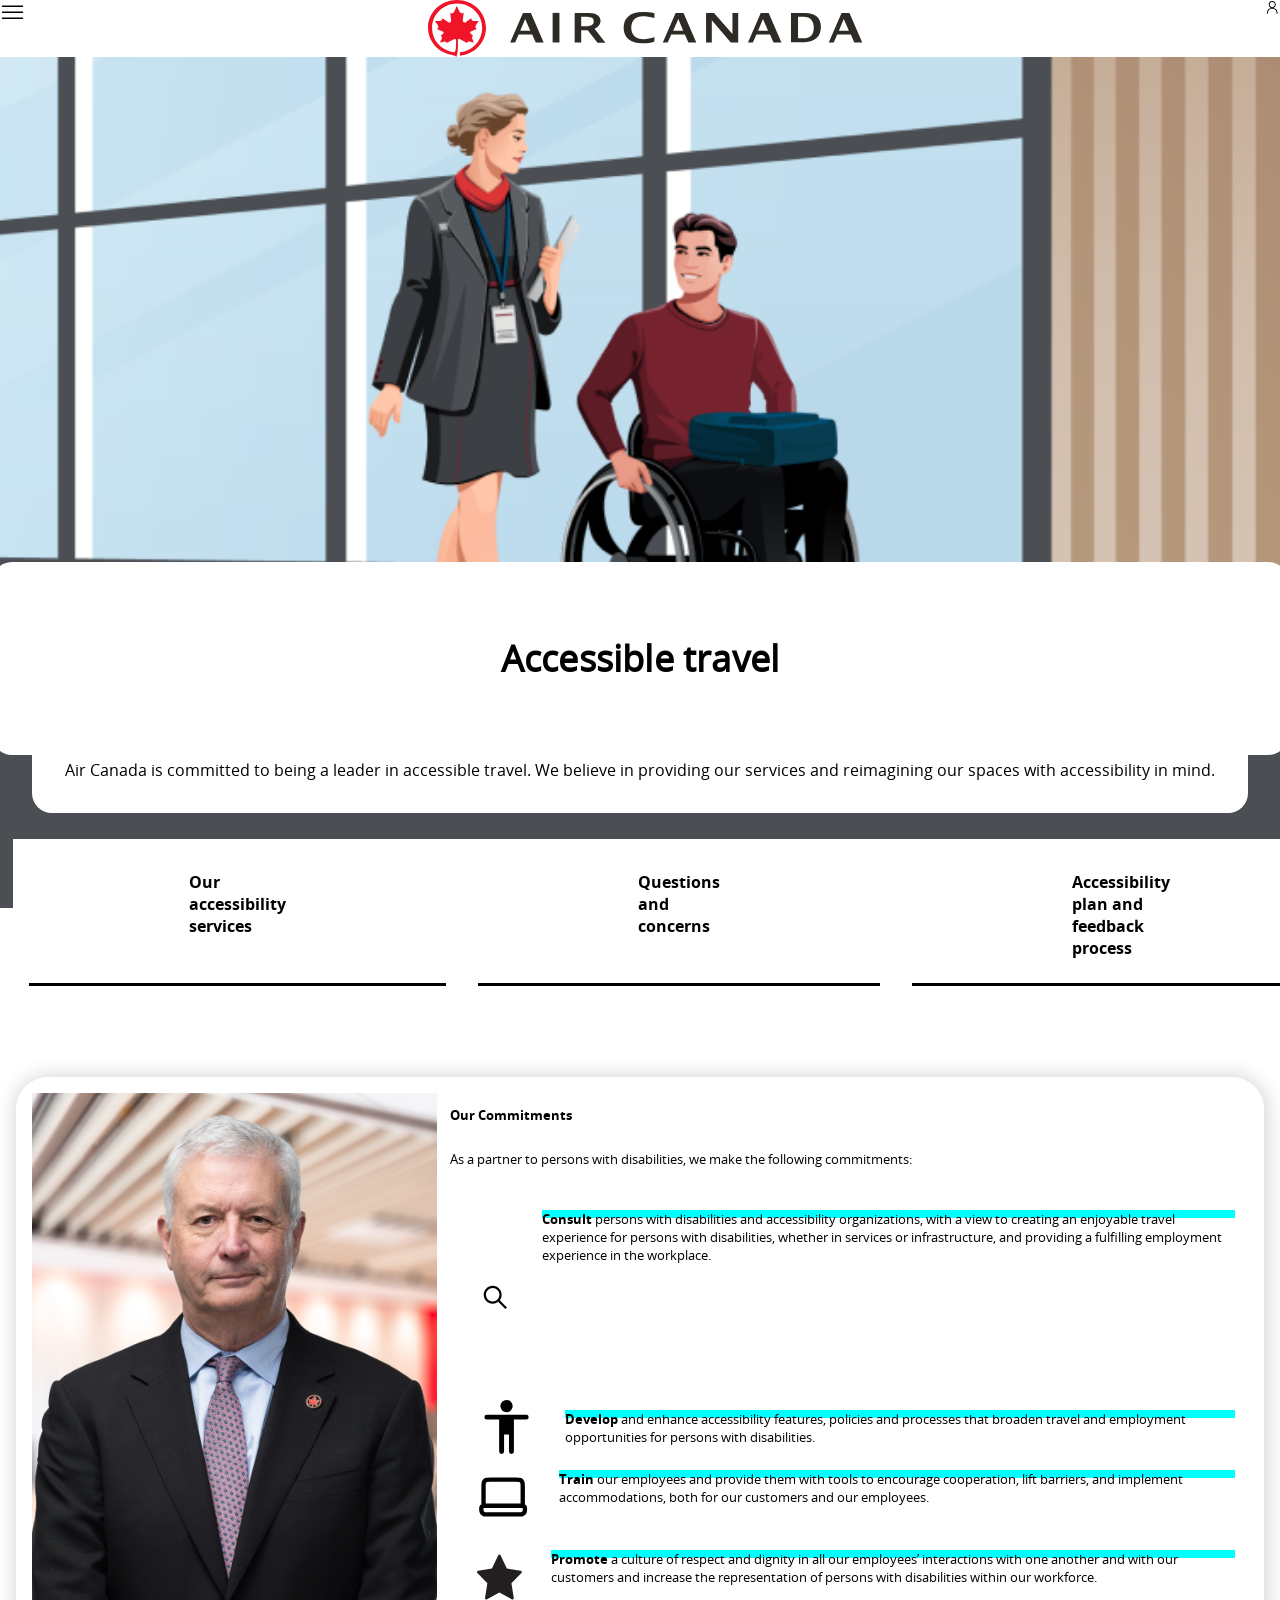
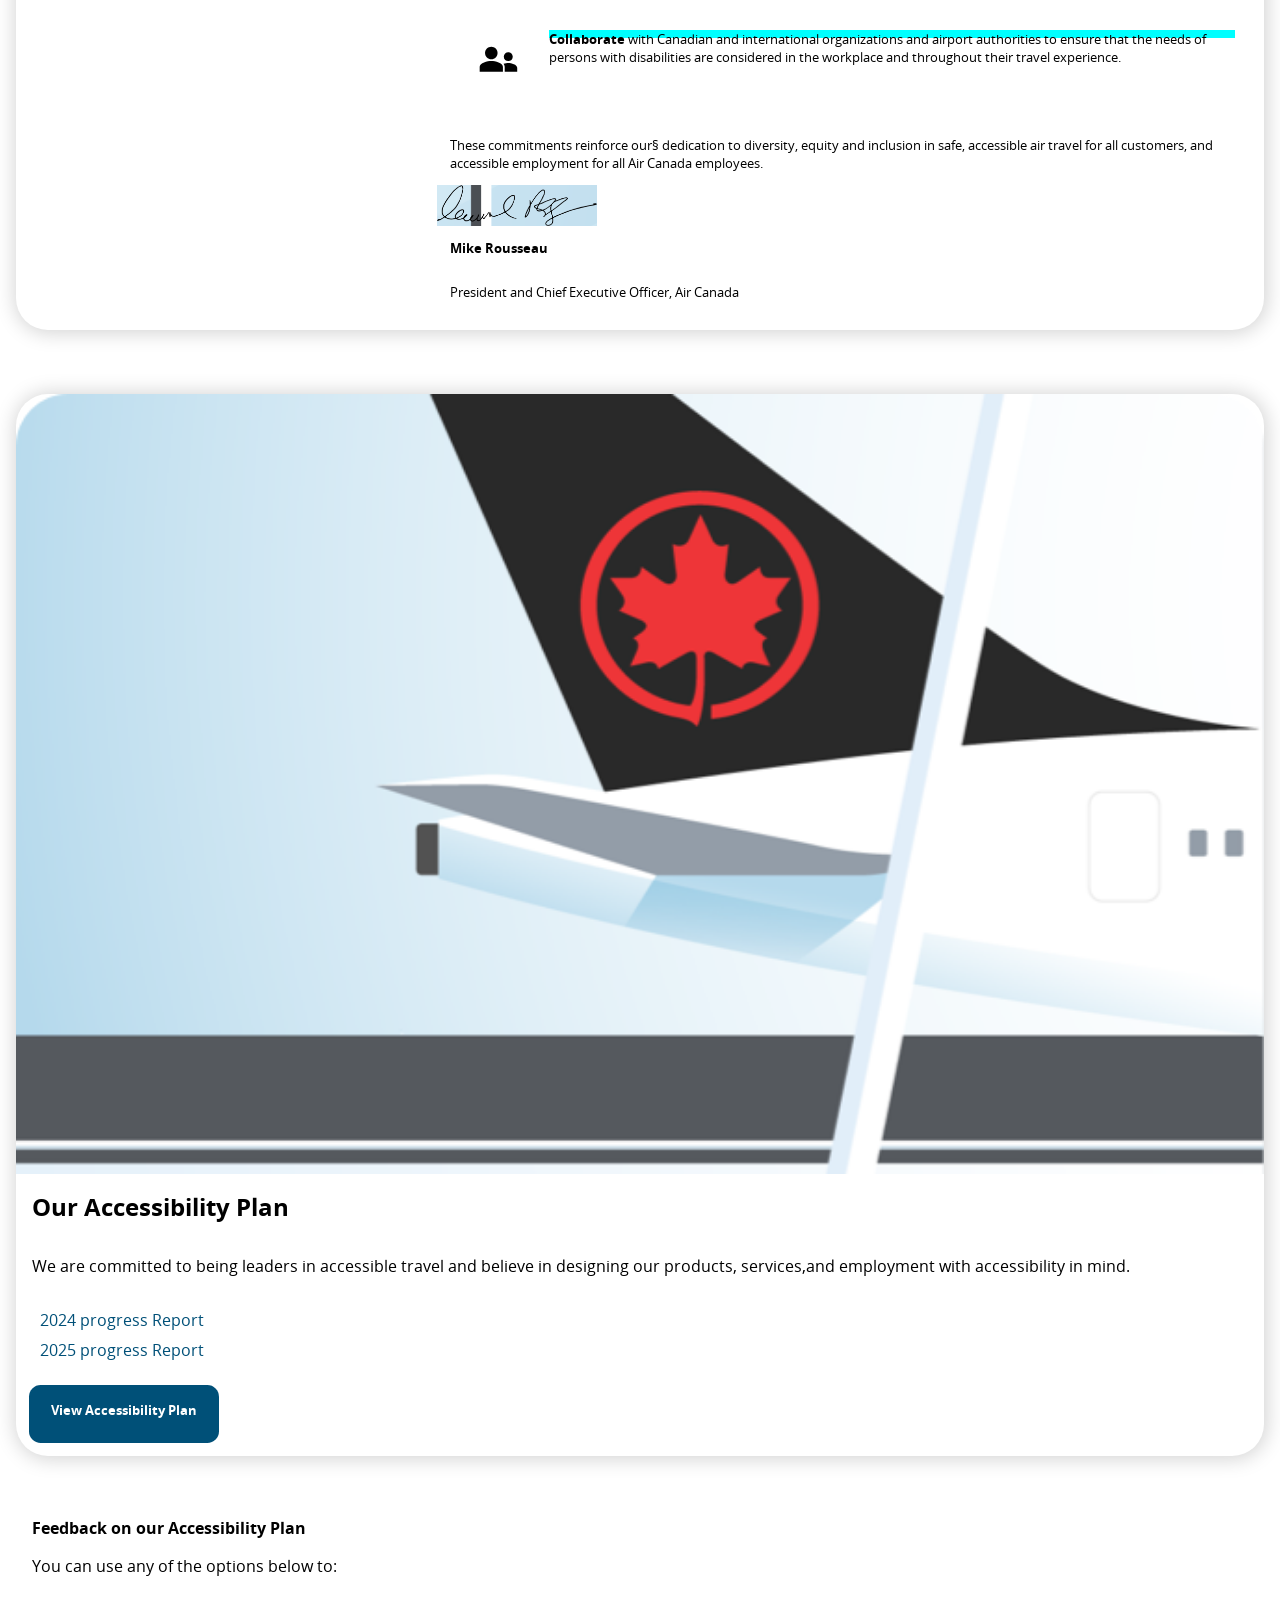
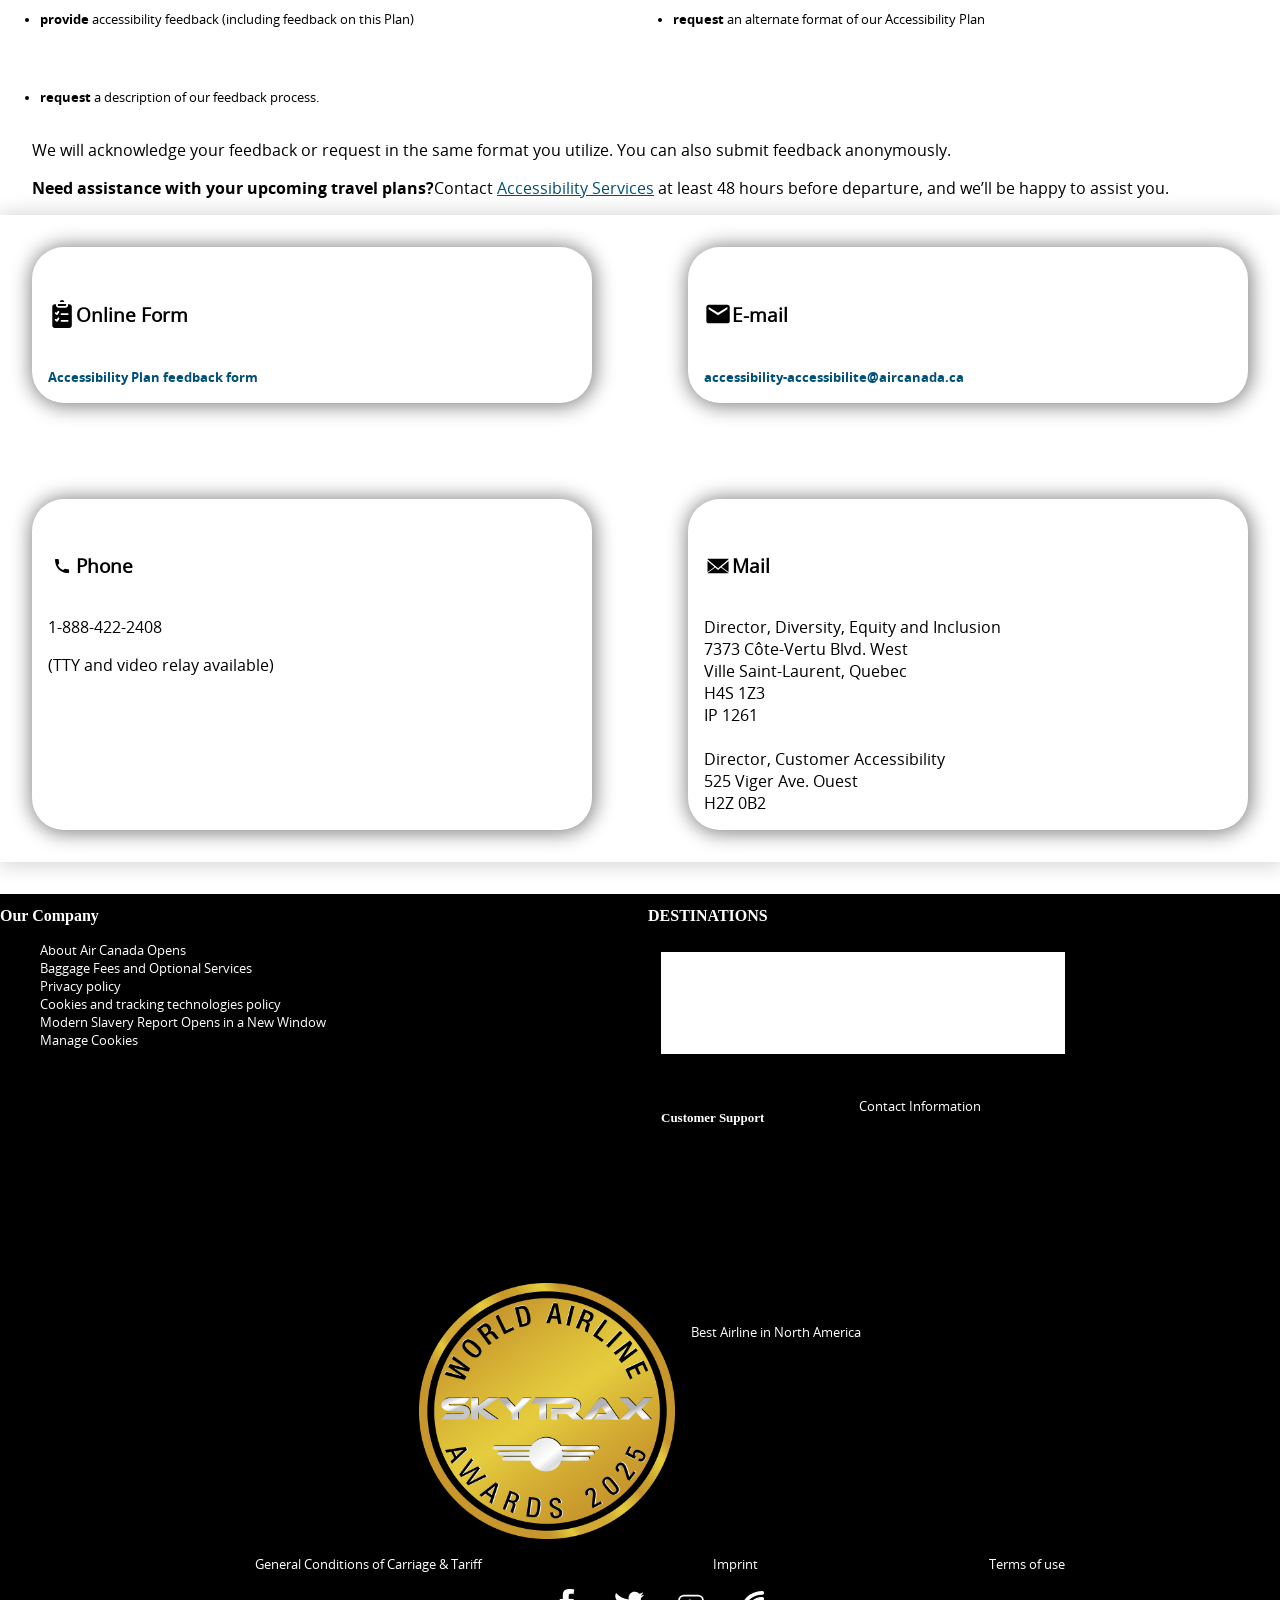
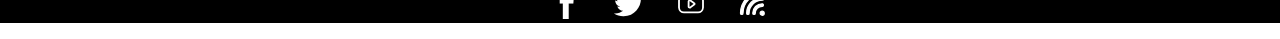
==== index.html @ 016763a1 "Add files via upload" ====
<!DOCTYPE html>
<html lang="en">

<head>
	<meta charset="UTF-8">
	<meta name="author" content="jouw naam">
	<meta name="viewport" content="width=device-width, initial-scale=1">
	<!-- <link href="styles/style.css" rel="stylesheet"> -->
	<link rel="stylesheet" href="./styles/indexpagina.css">
	<script defer src="scripts/script.js"></script>

	<title>Air Canada accessible travel</title>
</head>

<body>
	<header>
		<nav>
			<button>
				<svg width="25px" height="25px" viewBox="-0.5 0 25 25" fill="none" xmlns="http://www.w3.org/2000/svg">
					<g id="SVGRepo_bgCarrier" stroke-width="0"></g>
					<g id="SVGRepo_tracerCarrier" stroke-linecap="round" stroke-linejoin="round"></g>
					<g id="SVGRepo_iconCarrier">
						<path d="M2 12.32H22" stroke="#000000" stroke-width="1.5" stroke-linecap="round"
							stroke-linejoin="round"></path>
						<path d="M2 18.32H22" stroke="#000000" stroke-width="1.5" stroke-linecap="round"
							stroke-linejoin="round"></path>
						<path d="M2 6.32001H22" stroke="#000000" stroke-width="1.5" stroke-linecap="round"
							stroke-linejoin="round"></path>
					</g>
				</svg>
			</button>

			<ul>
				<form action="Search"></form>
				<li><a href="Zoekbalk"> <svg width="25px" height="25px" viewBox="0 0 24 24" fill="none"
							xmlns="http://www.w3.org/2000/svg" stroke="#ffffff">
							<g id="SVGRepo_bgCarrier" stroke-width="0"></g>
							<g id="SVGRepo_tracerCarrier" stroke-linecap="round" stroke-linejoin="round"></g>
							<g id="SVGRepo_iconCarrier">
								<path
									d="M15.7955 15.8111L21 21M18 10.5C18 14.6421 14.6421 18 10.5 18C6.35786 18 3 14.6421 3 10.5C3 6.35786 6.35786 3 10.5 3C14.6421 3 18 6.35786 18 10.5Z"
									stroke="#ffffff" stroke-width="2" stroke-linecap="round" stroke-linejoin="round">
								</path>
							</g>
						</svg></a></li>
				<li><a href="Flight Search">Flight Search</a></li>
				<li><a href="Special Offers">Special Offers</a></li>
				<li><a href="Book">Book</a></li>
				<li><a href="Plan">Plan</a></li>
				<li><a href="Fly">Fly</a></li>
				<li><a href="Aeroplan">Aeroplan</a></li>
			</ul>
		</nav>

		<a href="Aircanada logo"><img src="./images/logo.aircanada.svg" alt="logo van Aircanada"></a>

		<!-- <img src="./images/logo.aircanada.svg" alt="logo van aircanada"> -->
		<!-- <a href="index.html"><img src="./images/logo.aircanada.svg" alt="logo van aircanada"></a> -->

		<!-- de pop rechts boven in een a of gewoon svg? -->
		<svg width="15px" height="15px" viewBox="0 0 15 15" fill="none" xmlns="http://www.w3.org/2000/svg">
			<g id="SVGRepo_bgCarrier" stroke-width="0"></g>
			<g id="SVGRepo_tracerCarrier" stroke-linecap="round" stroke-linejoin="round"></g>
			<g id="SVGRepo_iconCarrier">
				<path fill-rule="evenodd" clip-rule="evenodd"
					d="M7.5 0.875C5.49797 0.875 3.875 2.49797 3.875 4.5C3.875 6.15288 4.98124 7.54738 6.49373 7.98351C5.2997 8.12901 4.27557 8.55134 3.50407 9.31167C2.52216 10.2794 2.02502 11.72 2.02502 13.5999C2.02502 13.8623 2.23769 14.0749 2.50002 14.0749C2.76236 14.0749 2.97502 13.8623 2.97502 13.5999C2.97502 11.8799 3.42786 10.7206 4.17091 9.9883C4.91536 9.25463 6.02674 8.87499 7.49995 8.87499C8.97317 8.87499 10.0846 9.25463 10.8291 9.98831C11.5721 10.7206 12.025 11.8799 12.025 13.5999C12.025 13.8623 12.2376 14.0749 12.5 14.0749C12.7623 14.075 12.975 13.8623 12.975 13.6C12.975 11.72 12.4778 10.2794 11.4959 9.31166C10.7244 8.55135 9.70025 8.12903 8.50625 7.98352C10.0187 7.5474 11.125 6.15289 11.125 4.5C11.125 2.49797 9.50203 0.875 7.5 0.875ZM4.825 4.5C4.825 3.02264 6.02264 1.825 7.5 1.825C8.97736 1.825 10.175 3.02264 10.175 4.5C10.175 5.97736 8.97736 7.175 7.5 7.175C6.02264 7.175 4.825 5.97736 4.825 4.5Z"
					fill="#000000"></path>
			</g>
		</svg>
		<!-- <li><a href="<svg width=" 64px" height="64px" viewBox="0 0 15 15" fill="none"
					xmlns="http://www.w3.org/2000/svg">
					<g id="SVGRepo_bgCarrier" stroke-width="0"></g>
					<g id="SVGRepo_tracerCarrier" stroke-linecap="round" stroke-linejoin="round"></g>
					<g id="SVGRepo_iconCarrier">
						<path fill-rule="evenodd" clip-rule="evenodd"
							d="M7.5 0.875C5.49797 0.875 3.875 2.49797 3.875 4.5C3.875 6.15288 4.98124 7.54738 6.49373 7.98351C5.2997 8.12901 4.27557 8.55134 3.50407 9.31167C2.52216 10.2794 2.02502 11.72 2.02502 13.5999C2.02502 13.8623 2.23769 14.0749 2.50002 14.0749C2.76236 14.0749 2.97502 13.8623 2.97502 13.5999C2.97502 11.8799 3.42786 10.7206 4.17091 9.9883C4.91536 9.25463 6.02674 8.87499 7.49995 8.87499C8.97317 8.87499 10.0846 9.25463 10.8291 9.98831C11.5721 10.7206 12.025 11.8799 12.025 13.5999C12.025 13.8623 12.2376 14.0749 12.5 14.0749C12.7623 14.075 12.975 13.8623 12.975 13.6C12.975 11.72 12.4778 10.2794 11.4959 9.31166C10.7244 8.55135 9.70025 8.12903 8.50625 7.98352C10.0187 7.5474 11.125 6.15289 11.125 4.5C11.125 2.49797 9.50203 0.875 7.5 0.875ZM4.825 4.5C4.825 3.02264 6.02264 1.825 7.5 1.825C8.97736 1.825 10.175 3.02264 10.175 4.5C10.175 5.97736 8.97736 7.175 7.5 7.175C6.02264 7.175 4.825 5.97736 4.825 4.5Z"
							fill="#000000"></path>
					</g></svg>">person link
				</a></li> -->

	</header>

	<main>
		<section>
			<h1>Accessible travel</h1>
			<img src="./images/H1fotoindex.png" alt="Animatie afbeelding van werknemer en reiziger in rolstoel">
			<!-- <picture>
                <source srcset="images/afbeeldingribbongroot.webp" media="(width >= 50em)" />
                <img src="images/afbeeldingribbonklein.webp" alt="MDN" />
            </picture> -->
		</section>

		<section>
			<h2 class="visually-hidden">Inleidingstekst</h2>
			<p>
				Air Canada is committed to being a leader in accessible travel. We believe in providing our services and
				reimagining our spaces with accessibility in mind.
			</p>

			<!-- space around llukt niet -->
			<ul>
				<li><a href="Our accessibility services">Our accessibility services</a></li>
				<li><a href="Questions and concerns">Questions and concerns</a></li>
				<li><a href="Accessibility plan and feedback process">Accessibility plan and feedback process</a></li>
			</ul>
		</section>


		<section>
			<!-- <section> -->
			<h2>
				Our Commitments
			</h2>
			<p>
				As a partner to persons with disabilities, we make the following commitments:
			</p>

			<ul>
				<li>
					<svg width="200px" height="200px" viewBox="0 0 24 24" fill="none"
						xmlns="http://www.w3.org/2000/svg">
						<g id="SVGRepo_bgCarrier" stroke-width="0"></g>
						<g id="SVGRepo_tracerCarrier" stroke-linecap="round" stroke-linejoin="round" stroke="#CCCCCC"
							stroke-width="0.768"></g>
						<g id="SVGRepo_iconCarrier">
							<path fill-rule="evenodd" clip-rule="evenodd"
								d="M15 10.5C15 12.9853 12.9853 15 10.5 15C8.01472 15 6 12.9853 6 10.5C6 8.01472 8.01472 6 10.5 6C12.9853 6 15 8.01472 15 10.5ZM14.1793 15.2399C13.1632 16.0297 11.8865 16.5 10.5 16.5C7.18629 16.5 4.5 13.8137 4.5 10.5C4.5 7.18629 7.18629 4.5 10.5 4.5C13.8137 4.5 16.5 7.18629 16.5 10.5C16.5 11.8865 16.0297 13.1632 15.2399 14.1792L20.0304 18.9697L18.9697 20.0303L14.1793 15.2399Z"
								fill="#000000"></path>
						</g>
					</svg>
					<p>
						<strong>Consult</strong> persons with disabilities and accessibility organizations, with a view
						to creating an enjoyable travel experience for persons with disabilities, whether in services or
						infrastructure, and providing a fulfilling employment experience in the workplace.
					</p>
				</li>
				<li>
					<svg fill="#000000" width="80px" height="60px" viewBox="0 0 24 24"
						xmlns="http://www.w3.org/2000/svg">
						<g id="SVGRepo_bgCarrier" stroke-width="0"></g>
						<g id="SVGRepo_tracerCarrier" stroke-linecap="round" stroke-linejoin="round"></g>
						<g id="SVGRepo_iconCarrier">
							<path
								d="M9.5,3.5A2.5,2.5,0,1,1,12,6,2.5,2.5,0,0,1,9.5,3.5ZM20,7H4A1,1,0,0,0,4,9H9V22a1,1,0,0,0,2,0V15h2v7a1,1,0,0,0,2,0V9h5a1,1,0,0,0,0-2Z">
							</path>
						</g>
					</svg>
					<p>
						<strong>Develop</strong> and enhance accessibility features, policies and processes that broaden
						travel and
						employment
						opportunities for persons with disabilities.
					</p>
				</li>
				<li>
					<svg width="80px" height="80px" viewBox="0 0 24 24" fill="none" xmlns="http://www.w3.org/2000/svg">
						<g id="SVGRepo_bgCarrier" stroke-width="0"></g>
						<g id="SVGRepo_tracerCarrier" stroke-linecap="round" stroke-linejoin="round"></g>
						<g id="SVGRepo_iconCarrier">
							<path
								d="M21 16V7.2C21 6.0799 21 5.51984 20.782 5.09202C20.5903 4.71569 20.2843 4.40973 19.908 4.21799C19.4802 4 18.9201 4 17.8 4H6.2C5.07989 4 4.51984 4 4.09202 4.21799C3.71569 4.40973 3.40973 4.71569 3.21799 5.09202C3 5.51984 3 6.0799 3 7.2V16M4.66667 20H19.3333C19.9533 20 20.2633 20 20.5176 19.9319C21.2078 19.7469 21.7469 19.2078 21.9319 18.5176C22 18.2633 22 17.9533 22 17.3333C22 17.0233 22 16.8683 21.9659 16.7412C21.8735 16.3961 21.6039 16.1265 21.2588 16.0341C21.1317 16 20.9767 16 20.6667 16H3.33333C3.02334 16 2.86835 16 2.74118 16.0341C2.39609 16.1265 2.12654 16.3961 2.03407 16.7412C2 16.8683 2 17.0233 2 17.3333C2 17.9533 2 18.2633 2.06815 18.5176C2.25308 19.2078 2.79218 19.7469 3.48236 19.9319C3.73669 20 4.04669 20 4.66667 20Z"
								stroke="#000000" stroke-width="2" stroke-linecap="round" stroke-linejoin="round">
							</path>
						</g>
					</svg>
					<p>
						<strong>Train</strong> our employees and provide them with tools to encourage cooperation, lift
						barriers, and
						implement
						accommodations, both for our customers and our employees.
					</p>
				</li>
				<li>
					<svg version="1.0" id="Layer_1" xmlns="http://www.w3.org/2000/svg"
						xmlns:xlink="http://www.w3.org/1999/xlink" width="80px" height="80px" viewBox="0 0 64 64"
						enable-background="new 0 0 64 64" xml:space="preserve" fill="#000000">
						<g id="SVGRepo_bgCarrier" stroke-width="0"></g>
						<g id="SVGRepo_tracerCarrier" stroke-linecap="round" stroke-linejoin="round"></g>
						<g id="SVGRepo_iconCarrier">
							<path fill="#231F20"
								d="M63.893,24.277c-0.238-0.711-0.854-1.229-1.595-1.343l-19.674-3.006L33.809,1.15 C33.479,0.448,32.773,0,31.998,0s-1.48,0.448-1.811,1.15l-8.815,18.778L1.698,22.935c-0.741,0.113-1.356,0.632-1.595,1.343 c-0.238,0.71-0.059,1.494,0.465,2.031l14.294,14.657L11.484,61.67c-0.124,0.756,0.195,1.517,0.822,1.957 c0.344,0.243,0.747,0.366,1.151,0.366c0.332,0,0.666-0.084,0.968-0.25l17.572-9.719l17.572,9.719c0.302,0.166,0.636,0.25,0.968,0.25 c0.404,0,0.808-0.123,1.151-0.366c0.627-0.44,0.946-1.201,0.822-1.957l-3.378-20.704l14.294-14.657 C63.951,25.771,64.131,24.987,63.893,24.277z">
							</path>
						</g>
					</svg>
					<p>
						<strong>Promote</strong> a culture of respect and dignity in all our employees’ interactions
						with one another
						and
						with
						our
						customers and increase the representation of persons with disabilities within our workforce.
					</p>
				</li>
				<li>
					<svg width="90px" height="90px" viewBox="0 0 48 48" fill="none" xmlns="http://www.w3.org/2000/svg">
						<g id="SVGRepo_bgCarrier" stroke-width="0"></g>
						<g id="SVGRepo_tracerCarrier" stroke-linecap="round" stroke-linejoin="round"></g>
						<g id="SVGRepo_iconCarrier">
							<path d="M3 29.4C3 25.144 11.6613 23 16 23C20.3387 23 29 25.144 29 29.4V35H3V29.4Z"
								fill="#000000"></path>
							<path
								d="M23 14C23 17.8675 19.8675 21 16 21C12.1325 21 9 17.8675 9 14C9 10.1325 12.1325 7 16 7C19.8675 7 23 10.1325 23 14Z"
								fill="#000000"></path>
							<path
								d="M40 18C40 20.7625 37.7625 23 35 23C32.2375 23 30 20.7625 30 18C30 15.2375 32.2375 13 35 13C37.7625 13 40 15.2375 40 18Z"
								fill="#000000"></path>
							<path fill-rule="evenodd" clip-rule="evenodd"
								d="M31 35V29.4C31 28.0363 30.4684 26.8885 29.7194 25.9627C31.5696 25.3216 33.584 25 35 25C38.3375 25 45 26.7867 45 30.3333V35H31Z"
								fill="#000000"></path>
						</g>
					</svg>
					<p>
						<strong>Collaborate</strong> with Canadian and international organizations and airport
						authorities to ensure
						that the
						needs
						of persons with disabilities are considered in the workplace and throughout their travel
						experience.
					</p>
				</li>
			</ul>
			<p>
				These commitments reinforce our§ dedication to diversity, equity and inclusion in safe, accessible
				air
				travel
				for all customers, and accessible employment for all Air Canada employees.
			</p>
			<img src="./images/Michael-Rousseau-Signature.png" alt="handtekening van Mike Rousseau">
			<p><strong>Mike Rousseau</strong></p>
			<p>President and Chief Executive Officer, Air Canada</p>
			<img hidden src="./images/foto-man.jpg" alt="Afbeelding van Mike Rousseau">

			<!-- </section> -->

			<!-- <section> -->
			<!--Foto van man-->
			<!-- <h2 class="visually-hidden">Mike Rousseau</h2> -->
			<!-- </section> -->

		</section>


		<section>
			<h2>Our Accessibility Plan</h2>
			<img src="./images/aircanadavliegtuig.png" alt="aircanadavliegtuig">
			<p>We are committed to being leaders in accessible travel and believe in designing our products,
				services,and employment with accessibility in mind.
			</p>
			<ul>
				<li> <a href="2024 progress Reportt">2024 progress Report</a></li>
				<li><a href="2025 progress Report">2025 progress Report</a></li>
			</ul>
			<button>
				<li><a href="View Accessibility Plan">View Accessibility Plan</a></li>
			</button>
		</section>


		<section>
			<h2>Feedback on our Accessibility Plan</h2>
			<p>You can use any of the options below to:</p>
			<ul>
				<li>
					<p><strong>provide</strong> accessibility feedback (including feedback on this Plan)</p>
				</li>
				<li>
					<p><strong>request</strong> an alternate format of our Accessibility Plan</p>
				</li>
				<li>
					<p><strong>request</strong> a description of our feedback process.</p>
				</li>
			</ul>

			<p> We will acknowledge your feedback or request in the same format you utilize. You can also submit
				feedback
				anonymously.
			</p>
			<p><strong>Need assistance with your upcoming travel plans?</strong>Contact <a
					href="Accessibility Services">Accessibility Services</a> at least 48 hours before
				departure,
				and we’ll be happy to assist you.
			</p>

			<ul>
				<li>
					<!-- mag er in de article alleen een svg en h3, dus geen li en adress,p -->
					<article>
						<h3>
							<svg fill="#000000" height="64px" width="64px" version="1.1" id="Capa_1"
								xmlns="http://www.w3.org/2000/svg" xmlns:xlink="http://www.w3.org/1999/xlink"
								viewBox="0 0 226.834 226.834" xml:space="preserve">
								<g id="SVGRepo_bgCarrier" stroke-width="0"></g>
								<g id="SVGRepo_tracerCarrier" stroke-linecap="round" stroke-linejoin="round"></g>
								<g id="SVGRepo_iconCarrier">
									<path
										d="M80.197,44.939v-9.746c0-1.761,1.433-3.193,3.193-3.193h60.053c1.761,0,3.193,1.433,3.193,3.193v9.746 c0,1.761-1.433,3.193-3.193,3.193H83.391C81.63,48.133,80.197,46.7,80.197,44.939z M131.841,17c-0.768-9.5-8.729-17-18.424-17 S95.761,7.5,94.993,17H131.841z M192.309,55.334v151.333c0,11.12-9.047,20.167-20.167,20.167H54.692 c-11.12,0-20.167-9.047-20.167-20.167V55.334c0-11.12,9.047-20.167,20.167-20.167h10.506c0,0.009-0.001,0.018-0.001,0.026v9.746 c0,10.032,8.162,18.193,18.193,18.193h60.053c10.032,0,18.193-8.161,18.193-18.193v-9.746c0-0.009-0.001-0.018-0.001-0.026h10.506 C183.262,35.167,192.309,44.214,192.309,55.334z M88.183,143.449c-3.526-2.173-8.147-1.077-10.32,2.449l-7.092,11.504l-3.661-2.884 c-3.252-2.563-7.97-2.002-10.532,1.252c-2.563,3.255-2.002,7.97,1.252,10.533l10.271,8.089c1.332,1.049,2.969,1.607,4.64,1.607 c0.436,0,0.875-0.038,1.311-0.115c2.105-0.374,3.952-1.629,5.074-3.449l11.506-18.666C92.806,150.243,91.709,145.623,88.183,143.449 z M88.183,89.449c-3.526-2.174-8.147-1.076-10.32,2.449l-7.092,11.504l-3.661-2.884c-3.252-2.562-7.97-2.002-10.532,1.252 c-2.563,3.255-2.002,7.97,1.252,10.533l10.271,8.089c1.332,1.049,2.969,1.607,4.64,1.607c0.436,0,0.875-0.038,1.311-0.115 c2.105-0.374,3.952-1.629,5.074-3.449L90.632,99.77C92.806,96.243,91.709,91.623,88.183,89.449z M165.858,168.5 c0-4.143-3.357-7.5-7.5-7.5h-49c-4.142,0-7.5,3.357-7.5,7.5s3.358,7.5,7.5,7.5h49C162.501,176,165.858,172.643,165.858,168.5z M165.858,114.5c0-4.143-3.357-7.5-7.5-7.5h-49c-4.142,0-7.5,3.357-7.5,7.5s3.358,7.5,7.5,7.5h49 C162.501,122,165.858,118.643,165.858,114.5z">
									</path>
								</g>
							</svg>
							Online Form
						</h3>
				<li><a href="Accessibility Plan feedback form">Accessibility Plan feedback form</a></li>
				</article>
				</li>

				<li>
					<article>
						<h3>
							<svg xmlns="http://www.w3.org/2000/svg" fill="#000000" width="64px" height="64px"
								viewBox="0 0 24 24">
								<g id="SVGRepo_bgCarrier" stroke-width="0"></g>
								<g id="SVGRepo_tracerCarrier" stroke-linecap="round" stroke-linejoin="round"></g>
								<g id="SVGRepo_iconCarrier">
									<path
										d="M20 4H4c-1.1 0-1.99.9-1.99 2L2 18c0 1.1.9 2 2 2h16c1.1 0 2-.9 2-2V6c0-1.1-.9-2-2-2zm0 4l-8 5-8-5V6l8 5 8-5v2z">
									</path>
								</g>
							</svg>
							E-mail
						</h3>

						<address>
							<a
								href="accessibility-accessibilite@aircanada.ca">accessibility-accessibilite@aircanada.ca</a><br>
						</address>
					</article>
				</li>

				<li>
					<article>
						<h3>
							<svg fill="#000000" width="64px" height="64px" viewBox="0 0 1024 1024"
								xmlns="http://www.w3.org/2000/svg">
								<g id="SVGRepo_bgCarrier" stroke-width="0"></g>
								<g id="SVGRepo_tracerCarrier" stroke-linecap="round" stroke-linejoin="round"></g>
								<g id="SVGRepo_iconCarrier">
									<path
										d="M768 640v99.6c0 8.1-2.1 14.2-8.2 20.3-6.2 6.2-12.1 8.1-20.2 8.1-120.1-2.1-260.1-40.3-351.6-131.8S258.1 404.5 256 284.4c0-8.1 2-14.1 8.1-20.2s12.1-8.2 20.3-8.2H384l25.6 153.6-47.8 62.1c14.2 40.3 42.7 83.1 75.1 115.6 32.5 32.5 75.1 60.7 115.3 74.9l62.1-47.8L768 640z">
									</path>
								</g>
							</svg>
							Phone
						</h3>

						<address>
							<a href="1-888-422-2408">1-888-422-2408</a><br>
						</address>
						<p>(TTY and video relay available)</p>
					</article>
				</li>

				<li>
					<article>
						<h3>
							<svg fill="#000000" width="64px" height="64px" viewBox="-4 0 32 32" version="1.1"
								xmlns="http://www.w3.org/2000/svg">
								<g id="SVGRepo_bgCarrier" stroke-width="0"></g>
								<g id="SVGRepo_tracerCarrier" stroke-linecap="round" stroke-linejoin="round"></g>
								<g id="SVGRepo_iconCarrier">
									<title>mail</title>
									<path
										d="M24 8.375l-12 10.281-12-10.281v-0.594h24v0.594zM24 22.875l-7.938-5.719 7.938-6.875v12.594zM0 10.281l7.938 6.875-7.938 5.719v-12.594zM12 20.688l3.281-2.875 8.719 6.281v0.125h-24v-0.125l8.719-6.281z">
									</path>
								</g>
							</svg>
							Mail
						</h3>

						<address>
							<a href="Director, Diversity, Equity and Inclusion">Director, Diversity, Equity and
								Inclusion</a><br>
							<a href="7373 Côte-Vertu Blvd. West">7373 Côte-Vertu Blvd. West</a><br>
							<a href="Ville Saint-Laurent, Quebec">Ville Saint-Laurent, Quebec</a><br>
							<a href="H4S 1Z3">H4S 1Z3</a><br>
							<a href="IP 1261">IP 1261</a><br><br>
						</address>
						<address>
							<a href="Director, Customer Accessibility">Director, Customer Accessibility</a><br>
							<a href="525 Viger Ave. Ouest">525 Viger Ave. Ouest</a><br>
							<a href="H2Z 0B2">H2Z 0B2</a><br>
						</address>
					</article>
				</li>
			</ul>
		</section>
	</main>


	<!-- een article in de sections van mijn footer? -->
	<footer>
		<div>
			<section>
				<h2>Our Company</h2>
				<ul>
					<li><a href="About Air Canada Opens">About Air Canada Opens</a></li>
					<li><a href="Baggage Fees and Optional Services">Baggage Fees and Optional Services</a></li>
					<li><a href="Privacy policy">Privacy policy</a></li>
					<li><a href="Cookies and tracking technologies policy">Cookies and tracking technologies policy</a>
					</li>
					<li><a href="Modern Slavery Report Opens in a New Window">Modern Slavery Report Opens in a New
							Window</a>
					</li>
					<li><a href="Manage Cookies">Manage Cookies</a></li>
				</ul>
			</section>

			<section>
				<h2>DESTINATIONS</h2>
				<ul>
					<li><a href="Why Book With Us">Why Book With Us</a></li>
					<li><a href="Flight Deals">Flight Deals</a></li>
				</ul>
			</section>
			<section>
				<h2>Customer Support</h2>
				<li><a href="Contact Information">Contact Information</a></li>
			</section>
		</div>

		<section>
			<h2 class="visually-hidden">Best airline award</h2>
			<img src="./images/word.airlines.award.footer" alt="World award for the best airline in North America">
			<p>Best Airline in North America</p>
		</section>

		<ul>
			<li><a href="General Conditions of Carriage & Tariff">General Conditions of Carriage & Tariff</a></li>
			<li><a href="Imprint">Imprint</a></li>
			<li><a href="Terms of use">Terms of use</a></li>
		</ul>

		<ul>
			<li>
				<a href="facebook"><svg fill="#ffffff" height="30px" width="30px" version="1.1" id="Layer_1"
						xmlns="http://www.w3.org/2000/svg" xmlns:xlink="http://www.w3.org/1999/xlink"
						viewBox="-337 273 123.5 256" xml:space="preserve" stroke="#ffffff">
						<g id="SVGRepo_bgCarrier" stroke-width="0"></g>
						<g id="SVGRepo_tracerCarrier" stroke-linecap="round" stroke-linejoin="round"></g>
						<g id="SVGRepo_iconCarrier">
							<path
								d="M-260.9,327.8c0-10.3,9.2-14,19.5-14c10.3,0,21.3,3.2,21.3,3.2l6.6-39.2c0,0-14-4.8-47.4-4.8c-20.5,0-32.4,7.8-41.1,19.3 c-8.2,10.9-8.5,28.4-8.5,39.7v25.7H-337V396h26.5v133h49.6V396h39.3l2.9-38.3h-42.2V327.8z">
							</path>
						</g>
					</svg></a>
			</li>
			<li>
				<a href="twitter"><svg fill="#ffffff" version="1.1" xmlns="http://www.w3.org/2000/svg"
						xmlns:xlink="http://www.w3.org/1999/xlink" width="30px" height="30px" viewBox="0 0 512 512"
						xml:space="preserve" stroke="#ffffff">
						<g id="SVGRepo_bgCarrier" stroke-width="0"></g>
						<g id="SVGRepo_tracerCarrier" stroke-linecap="round" stroke-linejoin="round"></g>
						<g id="SVGRepo_iconCarrier">
							<g id="7935ec95c421cee6d86eb22ecd12f847">
								<path style="display: inline;"
									d="M459.186,151.787c0.203,4.501,0.305,9.023,0.305,13.565 c0,138.542-105.461,298.285-298.274,298.285c-59.209,0-114.322-17.357-160.716-47.104c8.212,0.973,16.546,1.47,25.012,1.47 c49.121,0,94.318-16.759,130.209-44.884c-45.887-0.841-84.596-31.154-97.938-72.804c6.408,1.227,12.968,1.886,19.73,1.886 c9.55,0,18.816-1.287,27.617-3.68c-47.955-9.633-84.1-52.001-84.1-102.795c0-0.446,0-0.882,0.011-1.318 c14.133,7.847,30.294,12.562,47.488,13.109c-28.134-18.796-46.637-50.885-46.637-87.262c0-19.212,5.16-37.218,14.193-52.7 c51.707,63.426,128.941,105.156,216.072,109.536c-1.784-7.675-2.718-15.674-2.718-23.896c0-57.891,46.941-104.832,104.832-104.832 c30.173,0,57.404,12.734,76.525,33.102c23.887-4.694,46.313-13.423,66.569-25.438c-7.827,24.485-24.434,45.025-46.089,58.002 c21.209-2.535,41.426-8.171,60.222-16.505C497.448,118.542,479.666,137.004,459.186,151.787z">
								</path>
							</g>
						</g>
					</svg></a>
			</li>
			<li>
				<a href="youtube"><svg width="30px" height="30px" viewBox="0 -0.5 25 25" fill="none"
						xmlns="http://www.w3.org/2000/svg" stroke="#ffffff">
						<g id="SVGRepo_bgCarrier" stroke-width="0"></g>
						<g id="SVGRepo_tracerCarrier" stroke-linecap="round" stroke-linejoin="round"></g>
						<g id="SVGRepo_iconCarrier">
							<path fill-rule="evenodd" clip-rule="evenodd"
								d="M18.168 19.0028C20.4724 19.0867 22.41 17.29 22.5 14.9858V9.01982C22.41 6.71569 20.4724 4.91893 18.168 5.00282H6.832C4.52763 4.91893 2.58998 6.71569 2.5 9.01982V14.9858C2.58998 17.29 4.52763 19.0867 6.832 19.0028H18.168Z"
								stroke="#ffffff" stroke-width="1.5" stroke-linecap="round" stroke-linejoin="round">
							</path>
							<path fill-rule="evenodd" clip-rule="evenodd"
								d="M12.008 9.17784L15.169 11.3258C15.3738 11.4454 15.4997 11.6647 15.4997 11.9018C15.4997 12.139 15.3738 12.3583 15.169 12.4778L12.008 14.8278C11.408 15.2348 10.5 14.8878 10.5 14.2518V9.75184C10.5 9.11884 11.409 8.77084 12.008 9.17784Z"
								stroke="#ffffff" stroke-width="1.5" stroke-linecap="round" stroke-linejoin="round">
							</path>
						</g>
					</svg></a>
			</li>
			<li>
				<a href="internet"></a><svg fill="#ffffff" width="6=30px" height="30px" viewBox="0 0 24 24"
					xmlns="http://www.w3.org/2000/svg" stroke="#ffffff">
					<g id="SVGRepo_bgCarrier" stroke-width="0"></g>
					<g id="SVGRepo_tracerCarrier" stroke-linecap="round" stroke-linejoin="round"></g>
					<g id="SVGRepo_iconCarrier">
						<path
							d="M20.364,3a1,1,0,0,1-1,1A15.381,15.381,0,0,0,4,19.363a1,1,0,0,1-2,0A17.384,17.384,0,0,1,19.364,2,1,1,0,0,1,20.364,3ZM7.909,20.363a1,1,0,0,0,1-1A10.467,10.467,0,0,1,19.364,8.909a1,1,0,1,0,0-2A12.469,12.469,0,0,0,6.909,19.363,1,1,0,0,0,7.909,20.363Zm5.909-1a5.552,5.552,0,0,1,5.546-5.545,1,1,0,0,0,0-2,7.554,7.554,0,0,0-7.546,7.545,1,1,0,0,0,2,0Zm7.182,0A1.637,1.637,0,1,0,19.364,21,1.637,1.637,0,0,0,21,19.364Z">
						</path>
					</g>
				</svg>
			</li>
		</ul>


	</footer>
</body>

</html>
---- styles/indexpagina.css ----
:root {
	--wit:white;
    --lichtgrijs: lightgray;
	--donkergrijs:#4A4F55;
    --lichtzwart: #2A2A2A;
	--zwart:black;
	--blauw: #005078
}

body {
    margin: 0;
    padding: 0;
  }

@font-face {

	font-family: opensans-regular;
	src: url(../fonts/opensans-regular.woff);
}

@font-face {
	font-family: opensans-bold;
	src: url(../fonts/opensans-bold\ .woff);
}

body {
    overflow-x: hidden;
  }

 main{
	display: flex;
	flex-direction: column;
	gap: 2em;
}

h1,
h2{
	/* display: flex; */
	font-family:opensans-bold;
}

p {
    font-family:opensans-regular;
}

a {
	color: var(--zwart);
	text-decoration: none;
	font-family:opensans-regular;
}

li {
	list-style-type: none;
}

strong{
    font-family: opensans-bold;

}

/* font veranderen */
article address a{
	font-family: opensans-regular;
	text-decoration: none;
	font-style: normal;
}
/* 
section:nth-of-type(1){
	position:relative;
} */

h1{
	/* padding:white; */
	position:absolute;
	font-family: opensans-regular;
	align-items: center;
	
	/* top: 7rem;
	left:5rem; */
	width: 100%;
	font-size: 36px;
    font-weight: 600;
    letter-spacing: 0.2px;
    /* text-align: center;
    line-height: 44px;
    margin: 40px auto 32px;
    padding: 0 20px */
}


header{
	display: flex;
}

header  > a{
	width: 100%;
	display: block;
	margin-left: auto;
	margin-right: auto;
	/* margin: auto; */
}


header img{
	width: 35%;
	display: block;
	margin-left: auto;
	margin-right: auto;
	/* margin: auto; */
}


nav button{
	border: none;
	padding: 0 0 0 0;
	background: none;

	/* display:flex;
	justify-content:space-between;
	align-items:center; */

	position:sticky;
	z-index: 12;
	top:0;
}

nav a{
	/* display: grid;
	grid-template-columns: 1fr;
	display: flex;
	flex-direction: column;
	border: none; */
	color: var(--white);
	font-size: x-large;
}


nav ul{
	background-color: var(--donkergrijs);
	position:fixed;
	top:0;
	bottom:0;
	left:0;
	right:0;
	z-index: 11;
	margin:0;

	translate: -100%;

	padding-top: 3em;
	padding-left: 0.5em;
	display: flex;
	flex-direction: column;
	gap: 2em;
    
}

nav li a{
	display: inline;
    color: var(--wit);
	
}

nav li{
    border-bottom: solid var(--lichtzwart);
}

nav ul li:nth-of-type(1) {
    background-color: var(--lichtzwart);
}


nav ul.is-open {
	translate: 0%;
}
/* 
nav ul{
	display: grid;
	grid-template-columns: 1fr ;
	
} */

/* nav ul li a{
	color: aliceblue;
	gap: 2em;
} */

main > section:nth-of-type(1){
	display: flex;
    flex-direction: column-reverse; 
    align-items: center;
    /* width: 100%; */
 }



main > section:nth-of-type(1) img {
    width: 100%;
	display: flex;
	margin-bottom: -20%;
    overflow: hidden;
    display: hidden;
    /* flex-direction: column-reverse; */
    /* align-items: center; */

}

/* eerste section met h1 */
main > section:nth-of-type(2) p,
main > ul:nth-of-type(1),
h1{
    text-align: center;
	align-content: center;

    background: white;
    padding: 2rem 1.5rem;
    border-radius: 20px;
    width: 80%;
    max-width: 900px;

    margin-top: -90px;
    position: relative;
    z-index: 10;
}

main > section:nth-of-type(2) p{
	margin-left: auto;
	margin-right: auto;
}

section:nth-of-type(2) > ul{
	display: grid;
	grid-template-columns: 2fr 2fr 2fr;
	justify-content: space-evenly;
	padding:1em;
	font-size: smaller;
	font-weight: bolder;
}

main section:nth-of-type(2) a{
	font-family: opensans-bold;
	border-bottom-style: solid;
	padding-bottom: 1.5em;
	border-width:medium;
}

@media (min-width:54em) {
    main > section:nth-of-type(2) p,
    main > ul:nth-of-type(1),
    h1{
        text-align: center;
        align-content: center;

        background: white;
        padding: 2em;
        border-radius: 20px;
        width: 100%;
        max-width: 90%;
        gap: 0;

        /* margin-top: -90px; */
        position: relative;
        z-index: 10;
    }
    main > section:nth-of-type(2) p{
        margin-bottom: 0;
    }

    section:nth-of-type(2) > ul li{
        display: grid;
        grid-template-columns: 2fr 2fr 2fr;
        justify-content: space-evenly;
        padding:1em;
        padding-top: 2em;
        font-size: medium;
        font-weight: bolder;
        background-color: var(--wit);
        z-index: 10;
        margin-top: 0;
        gap: 0;
    }

    main section:nth-of-type(2) a{
        font-family: opensans-bold;
        border-bottom-style: solid;
        padding-bottom: 1.5em;
        border-width:medium;
        padding-left: 10em;
        padding-right: 10em;
    }


/* 
main > section:nth-of-type(1) img {
    width: 100%;
    height: 80%;
	display: flex;
	margin-bottom: -20%; */
    /* flex-direction: column-reverse; */
    /* align-items: center; */

/* } */
}


main section:nth-of-type(2) a:hover {
	color: #005078;
}

/* hoe verander ik de lettertype van alleen deze a element */
main section:nth-of-type(2) > li:nth-of-type(1) {
	font-family: opensans-bold;
}

/* de sectie met h1 kan ik niet selecterem, de tweede sectie met h2 wordt mee veranderd */
/*  heb de eerste foto verlaagd */

main section:nth-of-type(3){
	/* background-color:violet; */
	border-radius: 2rem;
	border: 0.020rem var(--lichtzwart);
	margin: 1rem;
	padding: 1rem;
	box-shadow: 1px 1px 20px 2px var(--lichtgrijs);
 }

 main section:nth-of-type(3) svg{
	padding-right: 1rem;
 }

 main > section:nth-of-type(3) li{
    display: flex;
	flex-direction:row;
 }

 main > section:nth-of-type(3) img:nth-of-type(1) {
    width: 10em;
    background-image: url(../images/H1fotoindex.png);
 }

 @media (min-width:54em) {
	section:nth-of-type(3) {
		display: grid;
        grid-template-columns: 1fr 2fr;
        gap: 0;
	 }

     section:nth-of-type(3) img:nth-of-type(2) {
		display: block;
        width: 100%;
        grid-row: 1 / span 7;
        grid-column-start: 1;
	 }	

     section:nth-of-type(3) h2,
     section:nth-of-type(3) p{
        font-size: small;
        margin: 1em;
     }

     section:nth-of-type(3) svg{
        width: 10%;

     }

     section:nth-of-type(3) li > p:nth-of-type(1){
        padding: 0;
        background-color: aqua;
        max-height: 0.5rem;
     }


	 
}









 main > section:nth-of-type(1) li{
	display: flex;
	flex-direction:row;
 }

 main > section:nth-of-type(2) li{
    display: flex;
	flex-direction:row;
 }

 .visually-hidden {
	clip: rect(0 0 0 0);
	clip-path: inset(50%);
	height: 1px;
	overflow: hidden;
	position: absolute;
	white-space: nowrap;
	width: 1px;
  }


main section:nth-of-type(2) img{
	display: none;
}


main section img:first-of-type{
	width: 100%;
  }

/* 
img p :nth-of-type(3){
	display: flex;
	justify-content: space-around;
    padding: 1em;
    background-color: blueviolet;
 } */






/* main section:nth-of-type(4) > h2,
main section:nth-of-type(4) > img{
	display: flex;
	flex-direction: column
} */
  
main section:nth-of-type(4) {
	/* background-color: chocolate; */
	border-radius: 2rem;
	border: 0.020rem var(--lichtzwart);
	margin: 1rem;
	box-shadow: 1px 1px 20px 2px var(--lichtgrijs);
	display: flex;
	flex-direction: column;
    overflow: hidden;
    /* padding: 1em; */
}

main section:nth-of-type(4) h2,
main section:nth-of-type(4) p,
main section:nth-of-type(4) a {
    margin: 1rem

}
main section:nth-of-type(4) a {
    display: inline-block;
    margin: 0 1rem 0.5rem 1rem;
    color: var(--blauw);
  }


main section:nth-of-type(4) img{
	order: -1;
    object-fit: cover;
    padding: 0;
    margin: 0;
    display: block;
    width: 100%;
    height: auto;
    /* margin: -1em; */
    
  }

main section:nth-of-type(4) > ul{
	display: flex;
	flex-direction: column;
	font-size: medium;
	gap: 10%;
	margin-left: -2em;
}

main section:nth-of-type(4) button a {
	font-family: opensans-bold;
	color: white;
}

section:nth-of-type(4) button{
	margin: auto;
	border: none;
	font: inherit;
	padding-top: 1rem;
    padding-bottom: 1rem;
	border-radius: 0.9em;
	background-color: #005078;
	cursor: pointer;
	margin-left: -0.2em;
    font-size: small;

    display: inline-block;
    width: auto;
    margin-right: 8em;
    margin-left: 1em;
    margin-bottom: 1em;
    /* padding-left: 0;
    padding-right: 0; */
}

section:nth-of-type(4) button:hover {
	box-shadow: 0.05 var(--white);
	translate: 0 .5em;
}

section:nth-of-type(4) button:focus-visible {
	box-shadow: 1 var(--zwart);
	translate: 0 -.5em;
	outline: none;
}

section:nth-of-type(4) button:active{
	background-color: var(--lichtgrijs);
	box-shadow: none;
	translate: 0 0;
}


[aria-label="drukknop"] button:active {
	background-color: white;
	box-shadow:none;
	translate:0 0;
}


@media (min-width:54em) {
	section:nth-of-type(4) {
		display: grid;
        grid-template-columns: 1fr 1fr;
        grid-template-rows: auto 1fr auto;
        align-items: start;
        gap: 0;
        overflow: hidden;
     
	 }

     section:nth-of-type(4) img {
		display: block;
        width: 100%;
        grid-column: 1 / span 2;
        grid-column-start: 1;
        width: 50%;
	 }	

     section:nth-of-type(4)h2,
     section:nth-of-type(4) p,
     section:nth-of-type(4) a,
     section:nth-of-type(4) button{
        grid-row: 2 / span 3;
        
     }


     section:nth-of-type(4) svg{
        width: 10%;

     }

    }






section:nth-of-type(5) h2{
	font-size: medium;
	margin-left: 2em;
	
}

section:nth-of-type(5) > p {
	font-size: medium;
	margin-left: 2em;
}

section:nth-of-type(5) > ul:nth-of-type(1){
	font-size: small;
}

section:nth-of-type(5) > ul:nth-of-type(1) > li {
	/* display: flex;
	flex-direction: column; */
	display: list-item;
	list-style-type: disc;
	line-height: 2em;
	/* list-style-type: disc; */
}

/* section:nth-of-type(5) > ul:nth-of-type(1) > li::marker{
	background-color: blueviolet;
} */

section:nth-of-type(5) p > a{
    color: var(--blauw);
    text-decoration: underline var(--blauw);
}

section:nth-of-type(5) li:nth-of-type(1) a{
    color: var(--blauw);
    font-family: opensans-bold;
    font-size: small;
}

section:nth-of-type(5) li:nth-of-type(2) a{
    color: var(--blauw);
    font-family: opensans-bold;
    font-size: small;
}

section:nth-of-type(5) h3 {
	display:flex;
	align-items:center;
}

section:nth-of-type(5) h3 svg {
	width:1.5em;
}

section:nth-of-type(5) >ul:nth-of-type(2) {
	/* background-color:violet; */
	border-radius: 1rem;
	border: 0.020rem var(--lichtzwart);
	margin: 1rem;
	padding: 1rem;
	/* gap: 2em; */
	box-shadow: 1px 1px 20px 2px var(--lichtgrijs);
	font-family: opensans-regular;
}


@media(min-width:48em) {
	section:nth-of-type(5) > ul:nth-of-type(2) > li > a{
		padding: 0;
		border-radius: 0;
		color: aquamarine;
		box-shadow: none;
		/* margin: none; */
	}

	section:nth-of-type(5) >ul {
		display: grid;
		grid-template-columns: 1fr 1fr;
		gap: 2em;
		box-shadow: none;
        border: none;
	}

	section:nth-of-type(5) ul:nth-of-type(2) > li {
		border-radius: 2rem;
		border: 0.020rem gray;
		margin: 2rem;
		padding: 1rem;
		box-shadow: 1px 1px 20px 2px gray;
	}

	section:nth-of-type(5) >ul:nth-of-type(2) {
		border-radius: 0;
		border: 0;
		margin: 0;
		padding: 0;
		box-shadow: 0;
		font-family: opensans-regular;
        background: none;
	}
	
}


section:nth-of-type(5) h3 {
	display:flex;
	align-items:center;
}

section:nth-of-type(5) h3 svg{
	width: 1.5em;
}





footer h2 {
	font-family: openssans-bold;
	font-size: medium;
}

footer a,
footer p{
	font-family: opensans-regular;
	font-size: smaller;
}

footer{
	background-color: black;
	width: 100%;
	margin-top: 2em;
}

footer h2, 
footer a,
footer p{
	color: white;
}

div{
	display: grid;
	grid-template-columns: 2fr 2fr;
	grid-template-rows: 1fr 1fr;
	gap: 1em;
}

div section:nth-of-type(1){
	grid-row: 1/ span 2 ;
}

footer section img{
	width: 20%;
}

footer > section:nth-of-type(1) {
	display: flex;
	flex-direction: row;
	justify-content: center;
	gap: 1em;
}

footer > section:nth-of-type(1) p{
	padding-top: 2em;
}

footer > ul:nth-of-type(1){
	display: flex;
	flex-direction: row;
	justify-content: space-evenly;
	gap: 1em;
}

footer > ul:nth-of-type(2){
	display: flex;
	justify-content: center;
	flex-direction: row;
	gap: 2em;
}




 


  @media (min-width:54em) {
	nav {
		order: 0;
	}

	main section:nth-of-type(2) img{
		display: block;
	}
}

@media (min-width:54em) {
	header > a:last-of-type,
	nav a {
	  flex-direction:row;
	}

	
	
  }



/* gap tussen de sections check  */
/* responive our commitments, in articles zetten? */
/*  tekst bruegr menu kan niet worden gewijzigd check */
 /* kan ik artcile gebruiken bij footer? om te stijlen check*/
 /*  list style punten terig op a elememt check is me thuis gelukt */


/*  tekst brurger menu kan niet worden gewijzigd zoals de website, svg blijft niet vast */
 /* hoe kan ik de bullet point stylen? ik probeerde li:marker lukte niet */
/* responive our commitments, in articles zetten? */
/* tweede pagina, bij de links bij de carosel, waar moet dat tekentje? */
/* artcile wel goed op pagina 2? hoe krijg ik ze naast elkaar */
/* hoe moet ik view more doen? */
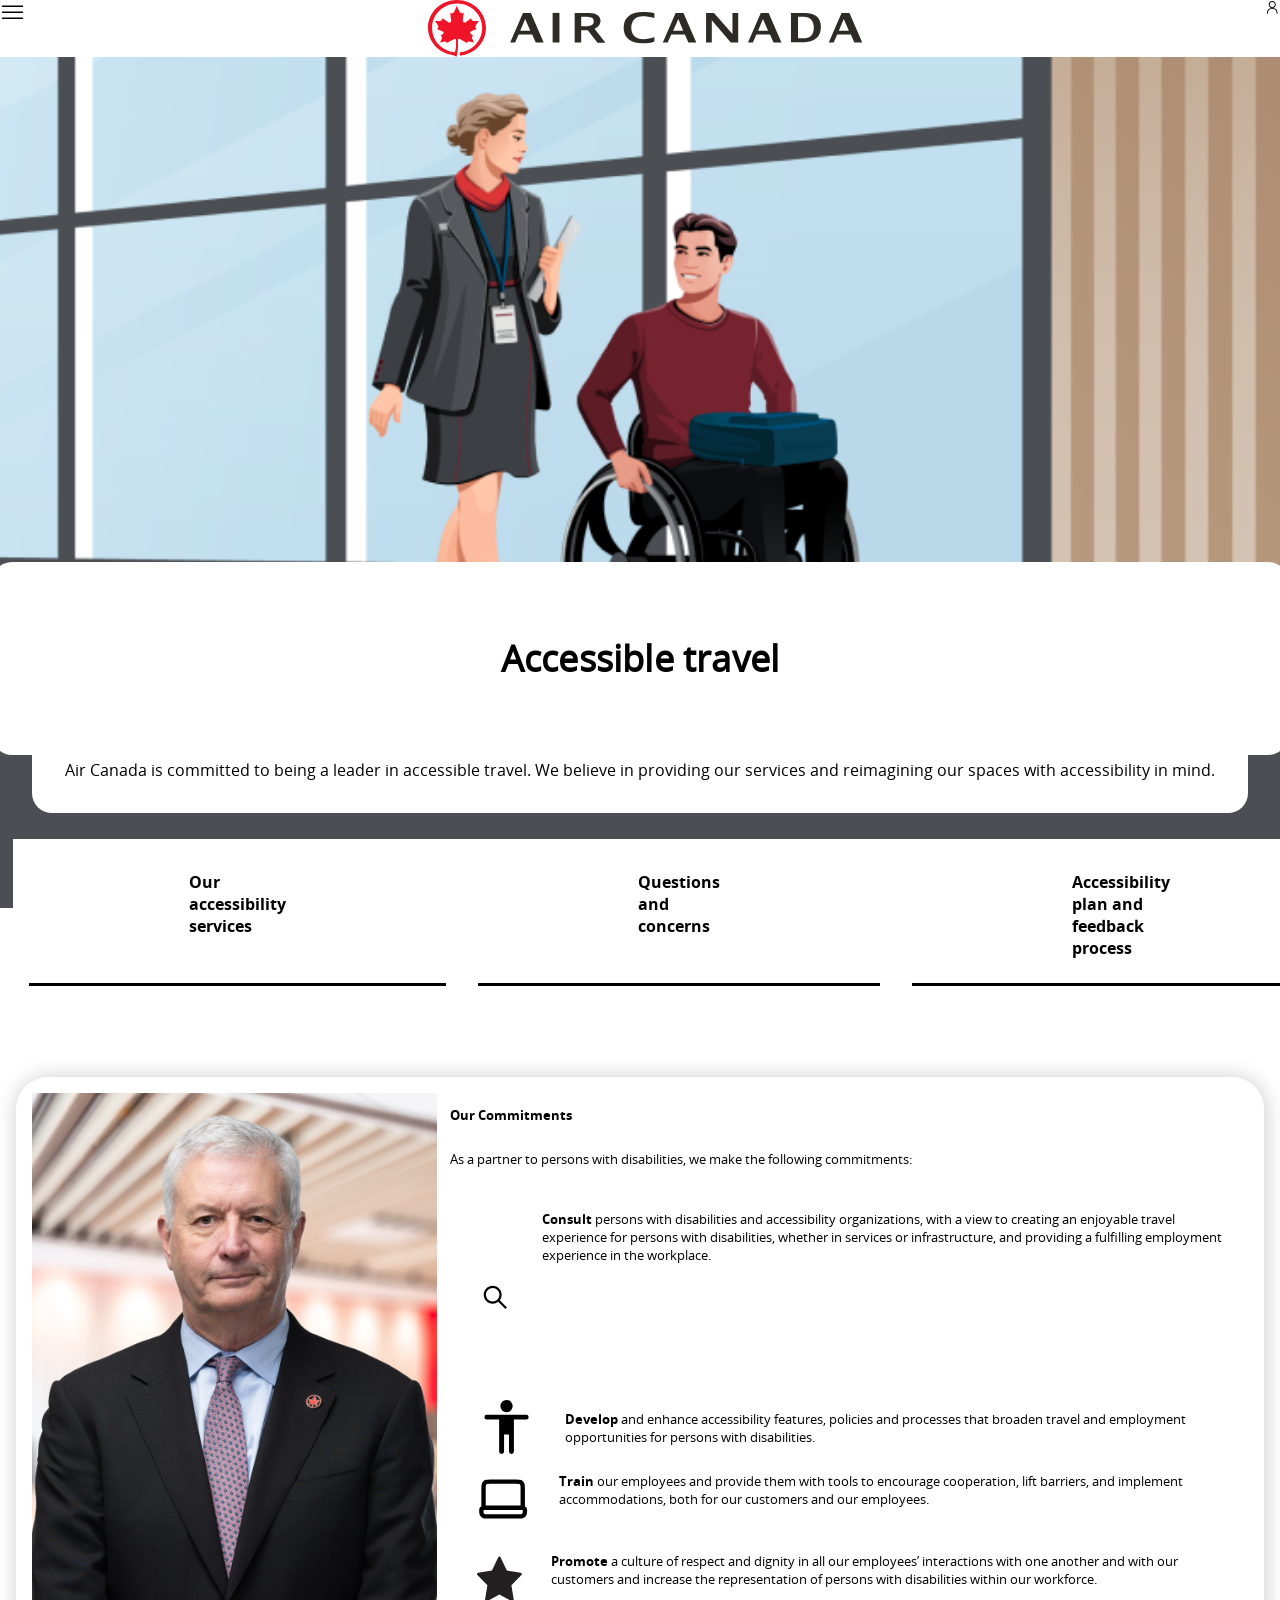
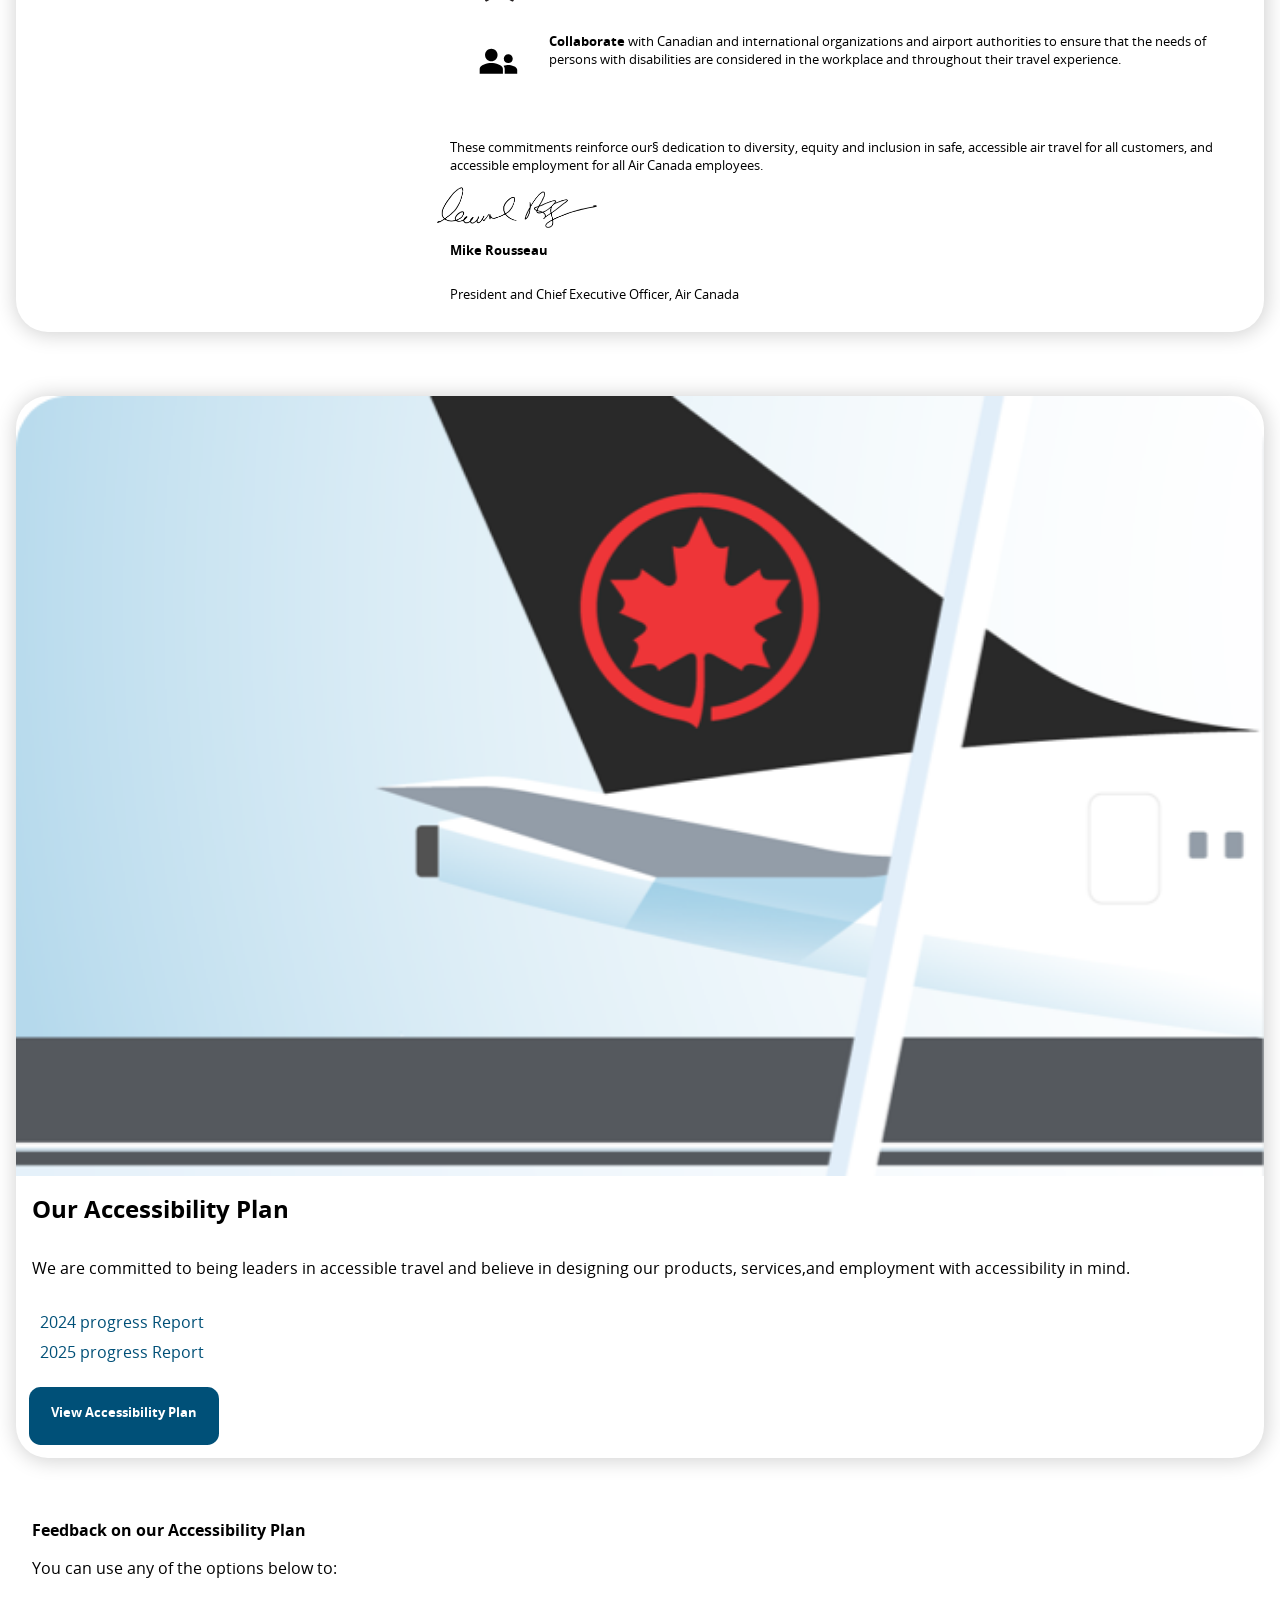
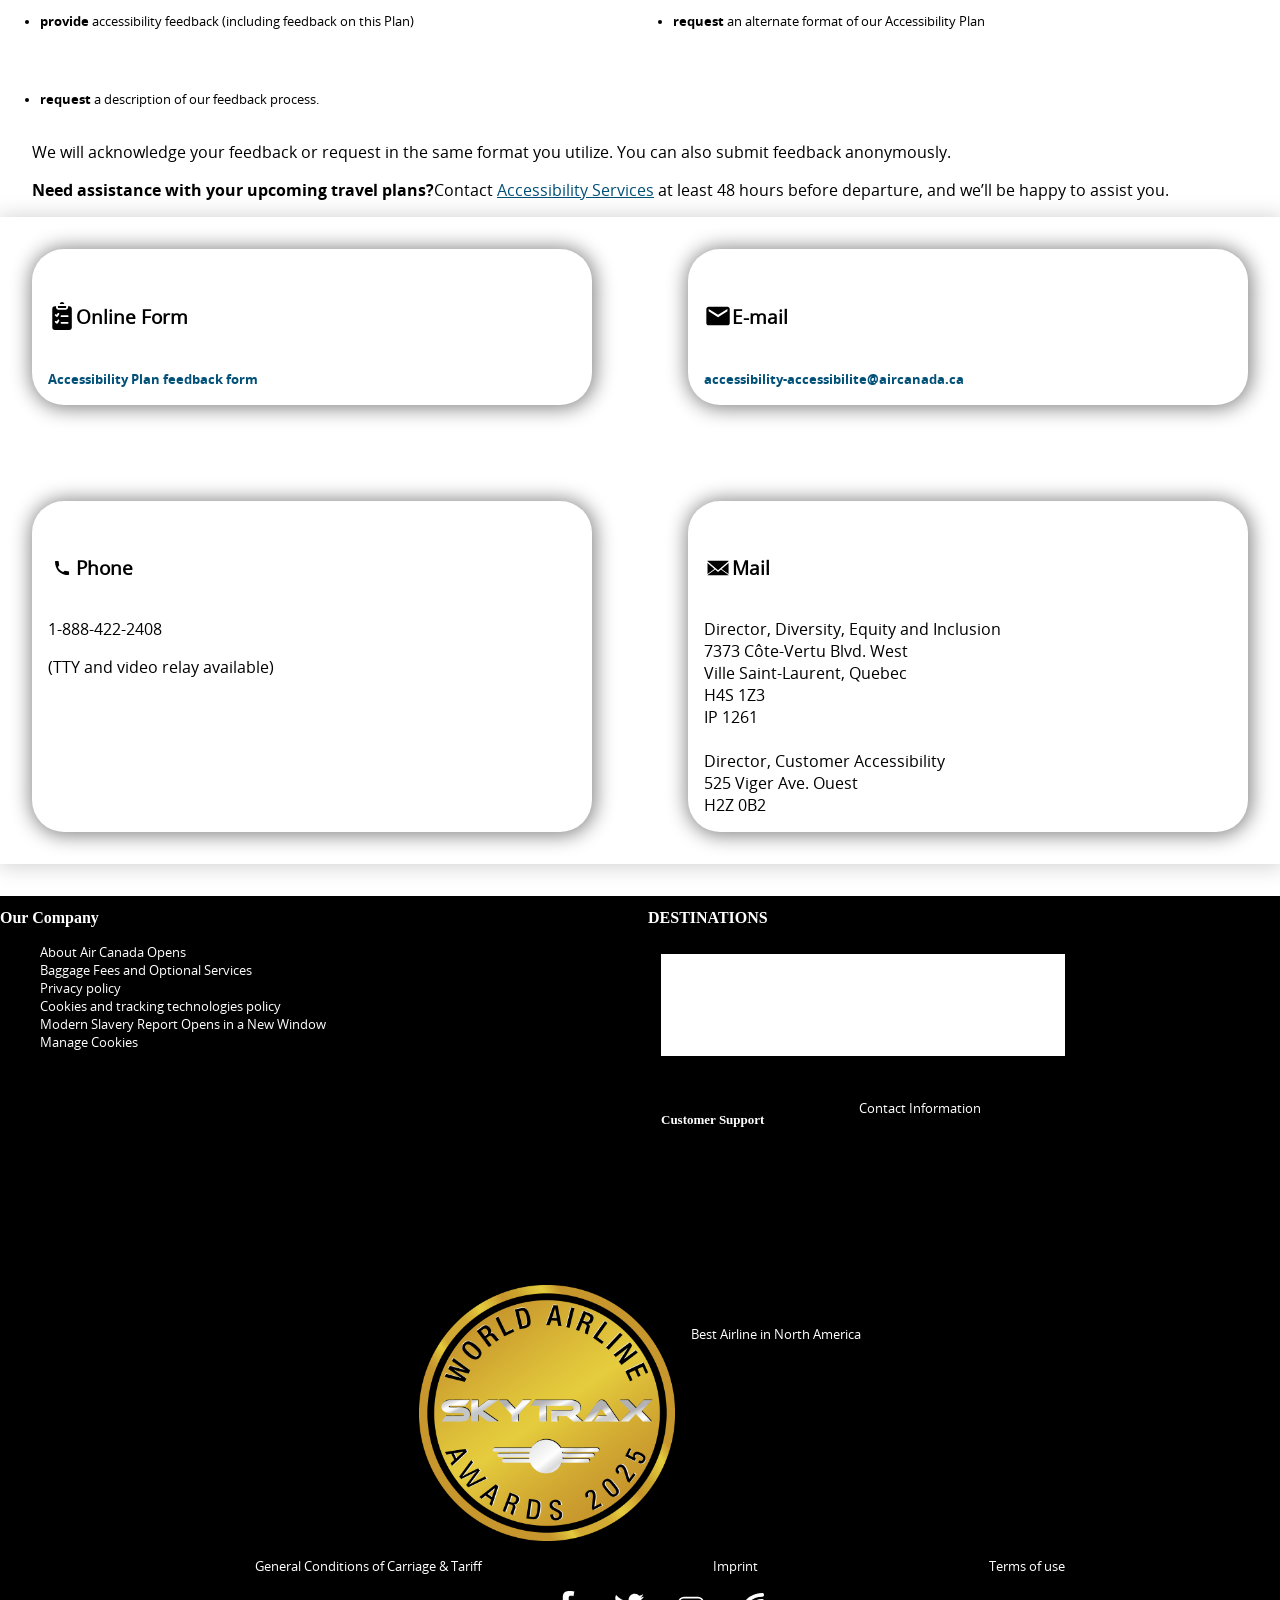
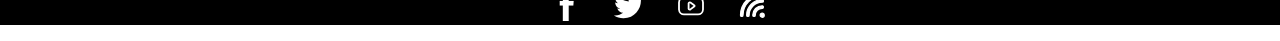
==== commit 1c2fabf3: "Add files via upload" ====
--- a/index.html
+++ b/index.html
@@ -52,7 +52,7 @@
 			</ul>
 		</nav>
 
-		<a href="Aircanada logo"><img src="./images/logo.aircanada.svg" alt="logo van Aircanada"></a>
+		<a href="Aircanada logo"><img src="./images/logo.aircanada.svg" alt="logo of Aircanada"></a>
 
 		<!-- <img src="./images/logo.aircanada.svg" alt="logo van aircanada"> -->
 		<!-- <a href="index.html"><img src="./images/logo.aircanada.svg" alt="logo van aircanada"></a> -->
@@ -83,7 +83,7 @@
 	<main>
 		<section>
 			<h1>Accessible travel</h1>
-			<img src="./images/H1fotoindex.png" alt="Animatie afbeelding van werknemer en reiziger in rolstoel">
+			<img src="./images/H1fotoindex.png" alt="animation of a cowworker with a man in an wheelchair">
 			<!-- <picture>
                 <source srcset="images/afbeeldingribbongroot.webp" media="(width >= 50em)" />
                 <img src="images/afbeeldingribbonklein.webp" alt="MDN" />
@@ -225,24 +225,18 @@
 				travel
 				for all customers, and accessible employment for all Air Canada employees.
 			</p>
-			<img src="./images/Michael-Rousseau-Signature.png" alt="handtekening van Mike Rousseau">
+			<img src="./images/Michael-Rousseau-Signature.png" alt="signature of Mike Rousseau">
 			<p><strong>Mike Rousseau</strong></p>
 			<p>President and Chief Executive Officer, Air Canada</p>
-			<img hidden src="./images/foto-man.jpg" alt="Afbeelding van Mike Rousseau">
-
-			<!-- </section> -->
-
-			<!-- <section> -->
-			<!--Foto van man-->
-			<!-- <h2 class="visually-hidden">Mike Rousseau</h2> -->
-			<!-- </section> -->
+			<img hidden src="./images/foto-man.jpg" alt="photo of Mike Rousseau">
+
 
 		</section>
 
 
 		<section>
 			<h2>Our Accessibility Plan</h2>
-			<img src="./images/aircanadavliegtuig.png" alt="aircanadavliegtuig">
+			<img src="./images/aircanadavliegtuig.png" alt="aircanada airplane">
 			<p>We are committed to being leaders in accessible travel and believe in designing our products,
 				services,and employment with accessibility in mind.
 			</p>
--- a/styles/indexpagina.css
+++ b/styles/indexpagina.css
@@ -22,6 +22,11 @@
 	font-family: opensans-bold;
 	src: url(../fonts/opensans-bold\ .woff);
 }
+
+html[data-theme='light'] {
+    color-scheme: light;
+}
+
 
 body {
     overflow-x: hidden;
@@ -335,7 +340,6 @@
 
  main > section:nth-of-type(3) img:nth-of-type(1) {
     width: 10em;
-    background-image: url(../images/H1fotoindex.png);
  }
 
  @media (min-width:54em) {
@@ -363,11 +367,9 @@
 
      }
 
-     section:nth-of-type(3) li > p:nth-of-type(1){
-        padding: 0;
-        background-color: aqua;
-        max-height: 0.5rem;
-     }
+     /* section:nth-of-type(3) li > p:nth-of-type(1){
+        scroll-snap-type: ;
+     } */
 
 
 	 
@@ -534,7 +536,6 @@
         align-items: start;
         gap: 0;
         overflow: hidden;
-     
 	 }
 
      section:nth-of-type(4) img {
@@ -542,7 +543,7 @@
         width: 100%;
         grid-column: 1 / span 2;
         grid-column-start: 1;
-        width: 50%;
+        order: 0;
 	 }	
 
      section:nth-of-type(4)h2,
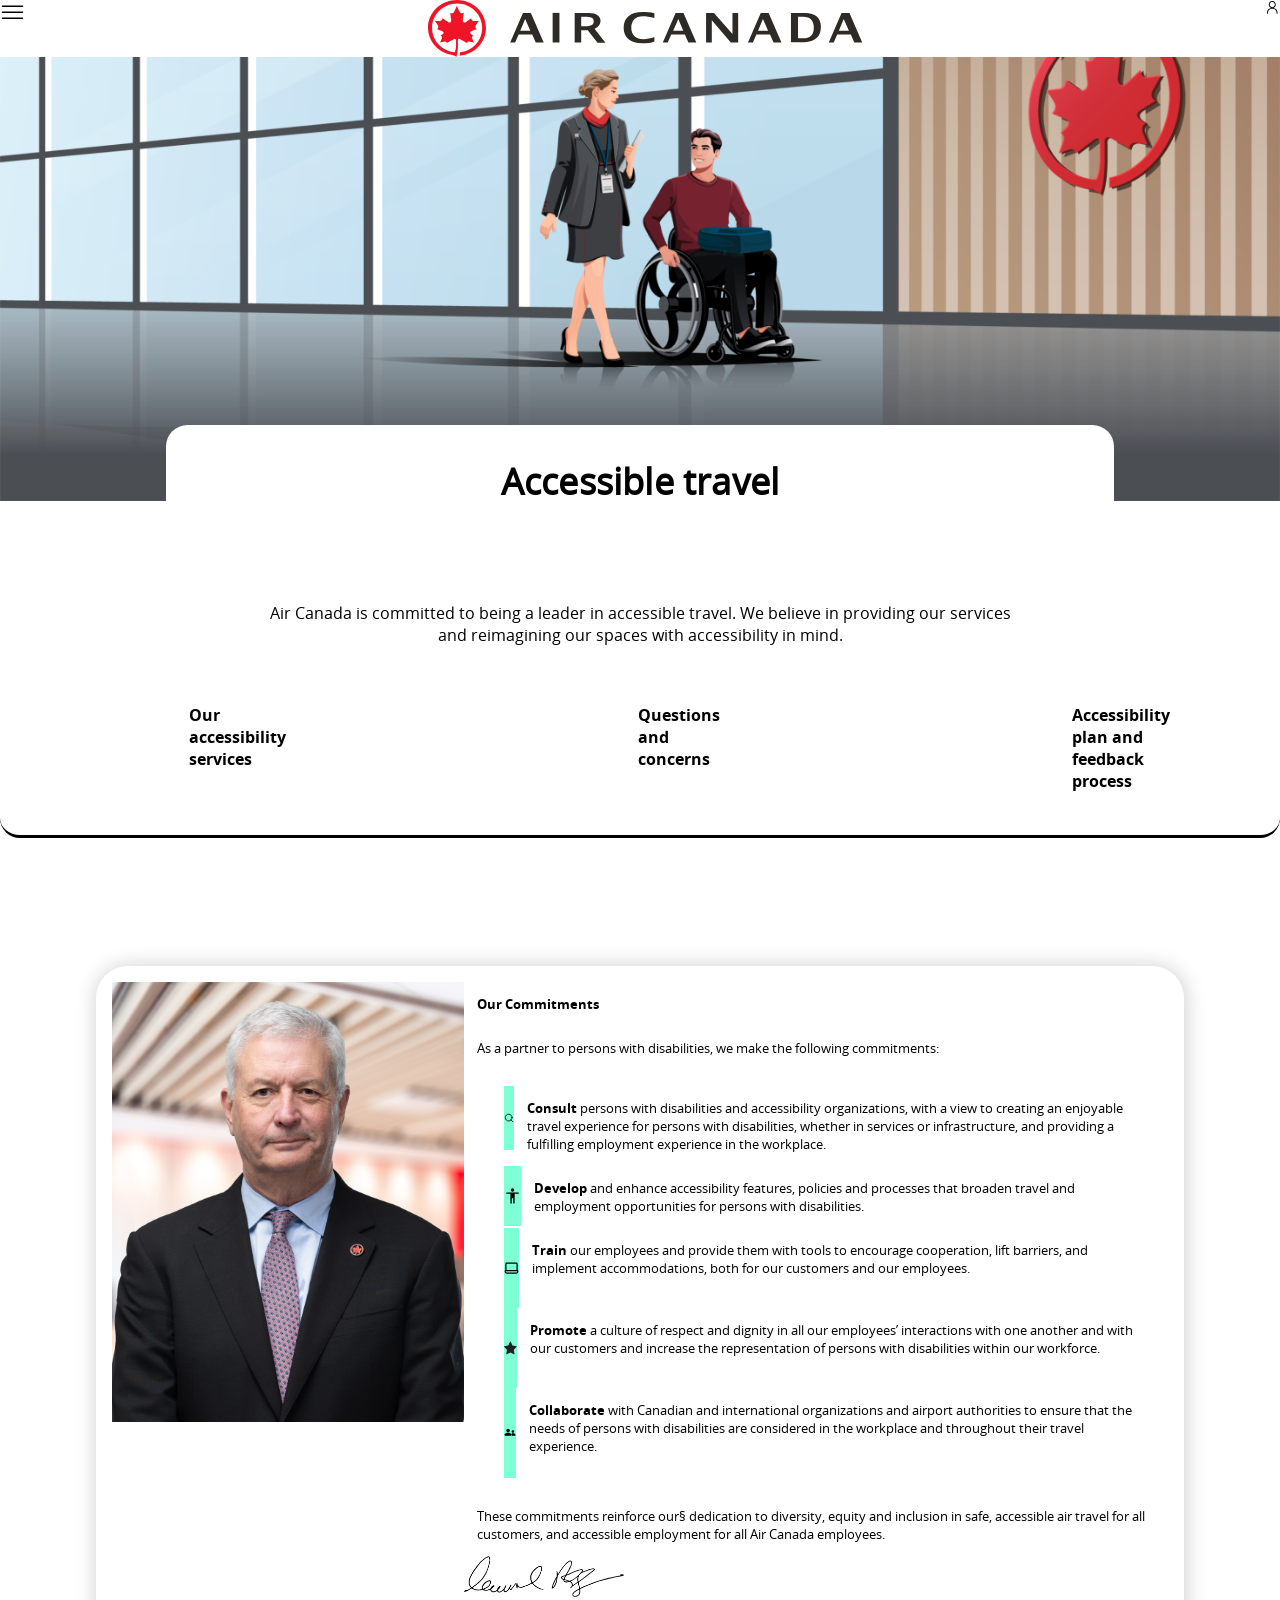
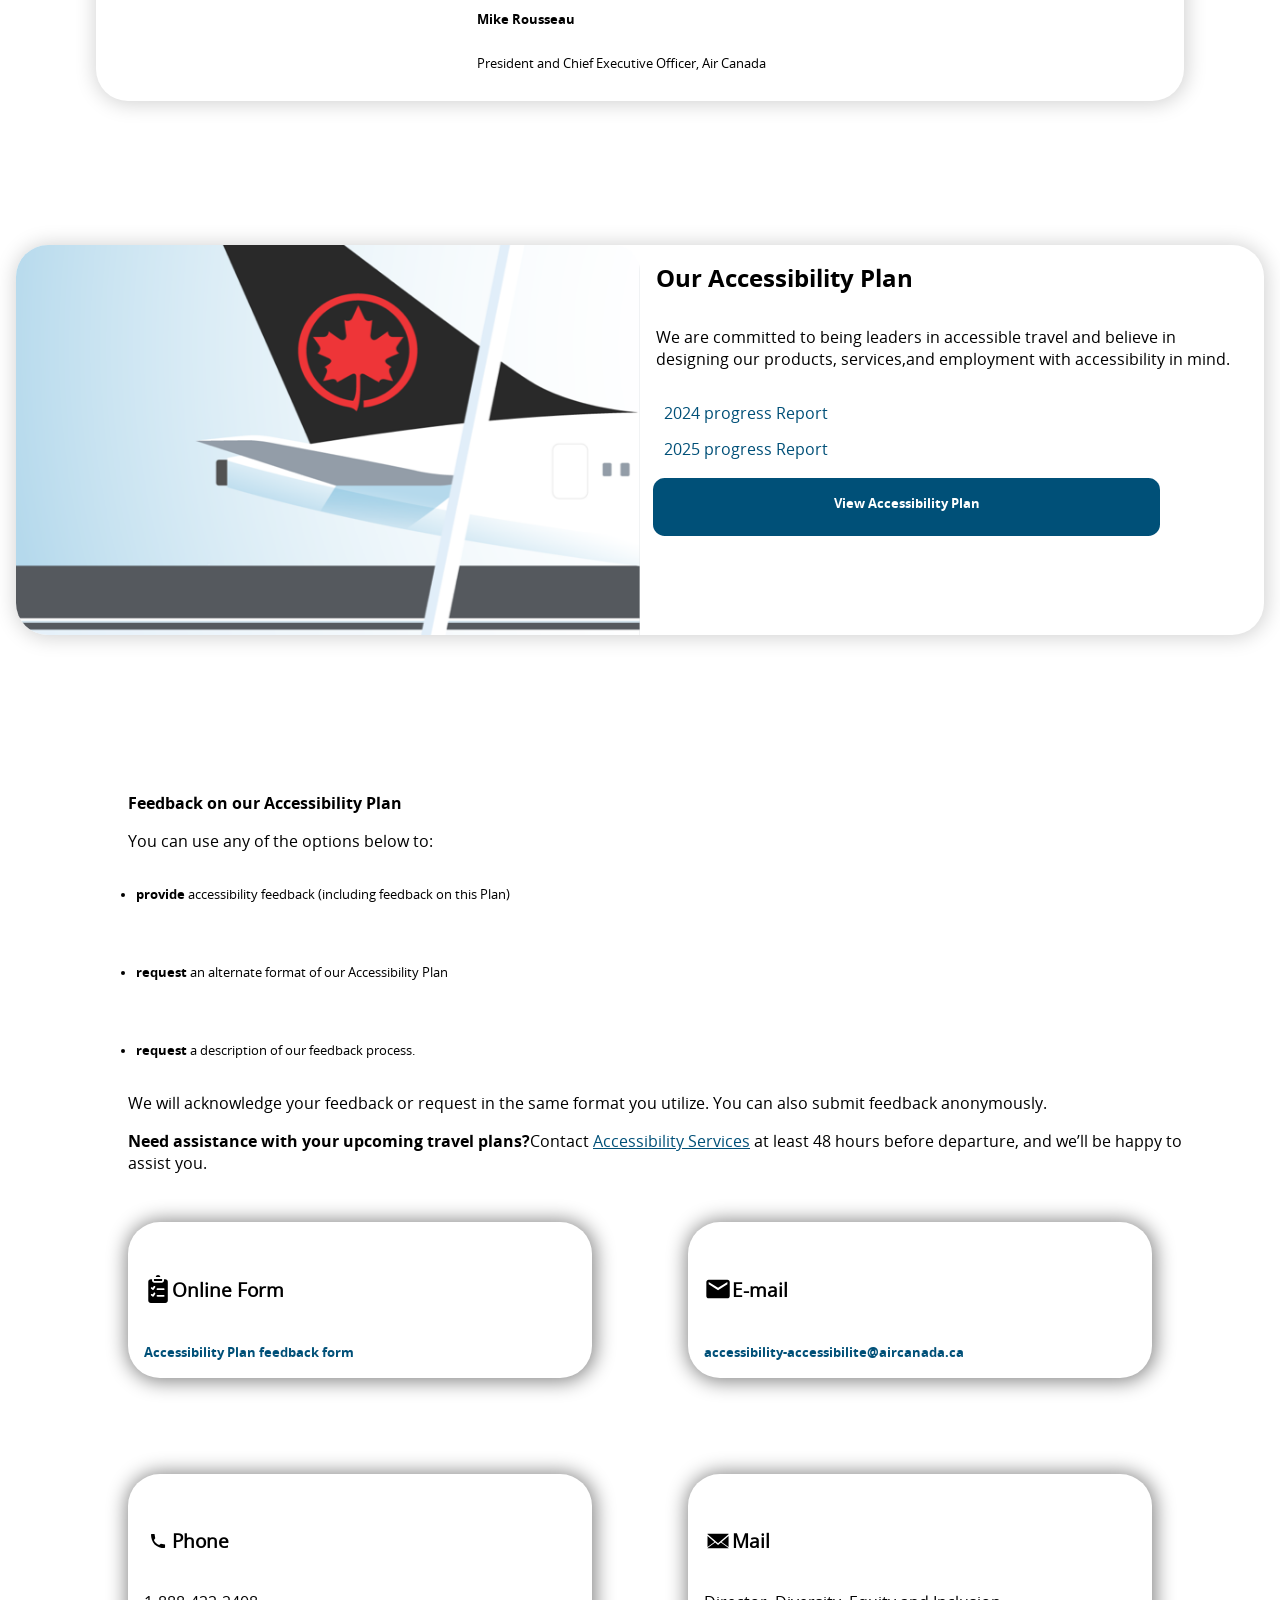
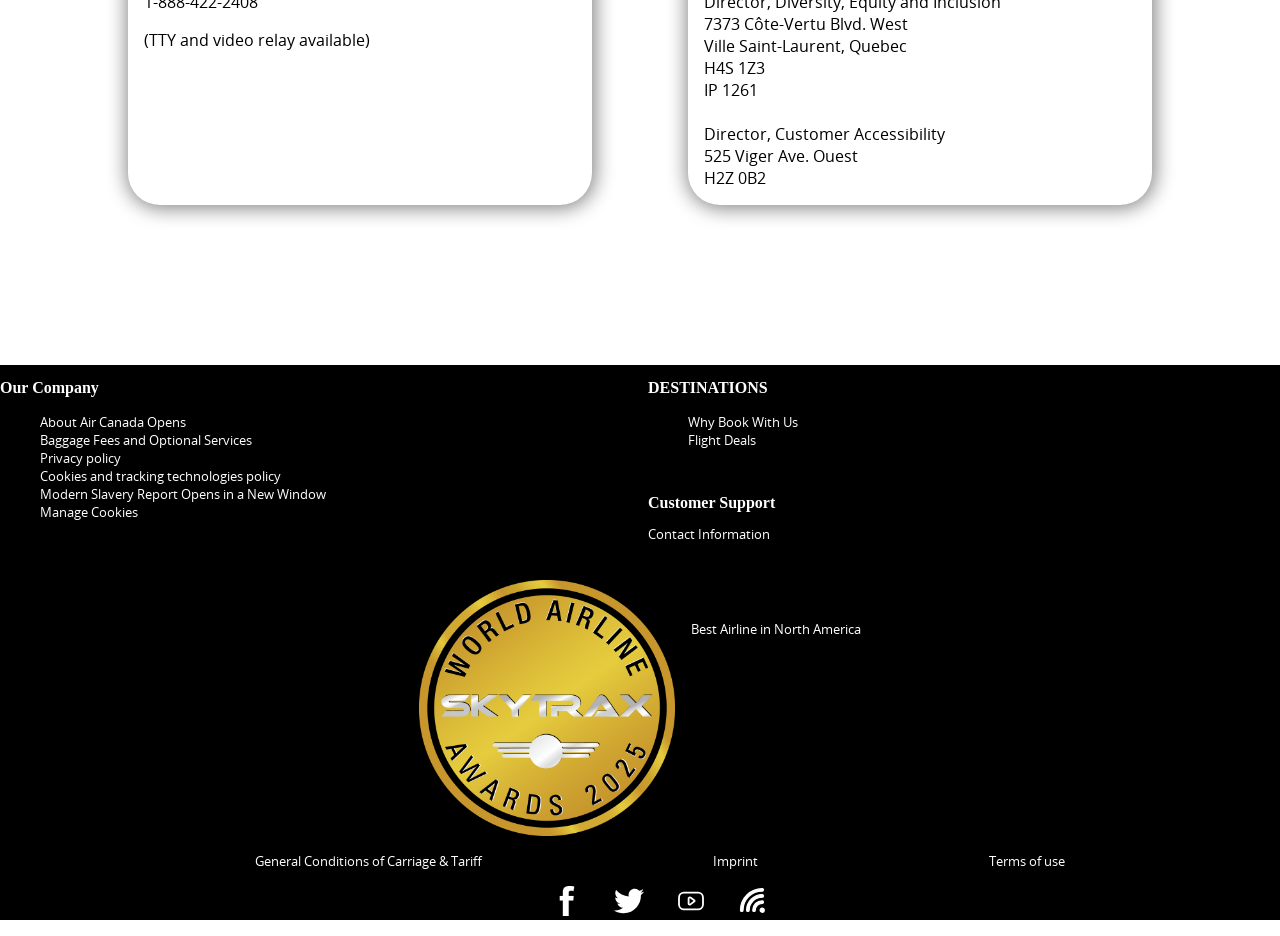
==== commit f3e7726e: "Add files via upload" ====
--- a/index.html
+++ b/index.html
@@ -83,11 +83,16 @@
 	<main>
 		<section>
 			<h1>Accessible travel</h1>
-			<img src="./images/H1fotoindex.png" alt="animation of a cowworker with a man in an wheelchair">
+			<!-- <img src="./images/H1fotoindex.png" alt="animation of a cowworker with a man in an wheelchair"> -->
 			<!-- <picture>
-                <source srcset="images/afbeeldingribbongroot.webp" media="(width >= 50em)" />
-                <img src="images/afbeeldingribbonklein.webp" alt="MDN" />
+                <img src="../basiswebsite/images/h1foto.destkop.png" media="(width >= 54em)" />
+                <img src="images/H1fotoindex.png" alt="MDN" />
             </picture> -->
+
+			<picture>
+				<source srcset="images/h1foto.desktop.png" media="(min-width: 54em)">
+				<img src="images/H1fotoindex.png" alt="MDN">
+			  </picture>
 		</section>
 
 		<section>
@@ -117,15 +122,13 @@
 
 			<ul>
 				<li>
-					<svg width="200px" height="200px" viewBox="0 0 24 24" fill="none"
-						xmlns="http://www.w3.org/2000/svg">
-						<g id="SVGRepo_bgCarrier" stroke-width="0"></g>
-						<g id="SVGRepo_tracerCarrier" stroke-linecap="round" stroke-linejoin="round" stroke="#CCCCCC"
-							stroke-width="0.768"></g>
-						<g id="SVGRepo_iconCarrier">
-							<path fill-rule="evenodd" clip-rule="evenodd"
-								d="M15 10.5C15 12.9853 12.9853 15 10.5 15C8.01472 15 6 12.9853 6 10.5C6 8.01472 8.01472 6 10.5 6C12.9853 6 15 8.01472 15 10.5ZM14.1793 15.2399C13.1632 16.0297 11.8865 16.5 10.5 16.5C7.18629 16.5 4.5 13.8137 4.5 10.5C4.5 7.18629 7.18629 4.5 10.5 4.5C13.8137 4.5 16.5 7.18629 16.5 10.5C16.5 11.8865 16.0297 13.1632 15.2399 14.1792L20.0304 18.9697L18.9697 20.0303L14.1793 15.2399Z"
-								fill="#000000"></path>
+					<svg width="64px" height="64px" viewBox="0 0 24 24" fill="none" xmlns="http://www.w3.org/2000/svg">
+						<g id="SVGRepo_bgCarrier" stroke-width="0"></g>
+						<g id="SVGRepo_tracerCarrier" stroke-linecap="round" stroke-linejoin="round"></g>
+						<g id="SVGRepo_iconCarrier">
+							<path
+								d="M16.6725 16.6412L21 21M19 11C19 15.4183 15.4183 19 11 19C6.58172 19 3 15.4183 3 11C3 6.58172 6.58172 3 11 3C15.4183 3 19 6.58172 19 11Z"
+								stroke="#000000" stroke-width="2" stroke-linecap="round" stroke-linejoin="round"></path>
 						</g>
 					</svg>
 					<p>
@@ -225,7 +228,7 @@
 				travel
 				for all customers, and accessible employment for all Air Canada employees.
 			</p>
-			<img src="./images/Michael-Rousseau-Signature.png" alt="signature of Mike Rousseau">
+			<img src="./images/michael-Rousseau-Signature.png" alt="signature of Mike Rousseau">
 			<p><strong>Mike Rousseau</strong></p>
 			<p>President and Chief Executive Officer, Air Canada</p>
 			<img hidden src="./images/foto-man.jpg" alt="photo of Mike Rousseau">
--- a/styles/indexpagina.css
+++ b/styles/indexpagina.css
@@ -36,7 +36,9 @@
 	display: flex;
 	flex-direction: column;
 	gap: 2em;
-}
+  
+}
+
 
 h1,
 h2{
@@ -92,7 +94,6 @@
     padding: 0 20px */
 }
 
-
 header{
 	display: flex;
 }
@@ -200,15 +201,13 @@
 
 
 main > section:nth-of-type(1) img {
+    max-width: 100%;
+	display: flex;
+	margin-bottom: -20%;
+    overflow: hidden;    
     width: 100%;
-	display: flex;
-	margin-bottom: -20%;
-    overflow: hidden;
-    display: hidden;
-    /* flex-direction: column-reverse; */
-    /* align-items: center; */
-
-}
+}
+
 
 /* eerste section met h1 */
 main > section:nth-of-type(2) p,
@@ -219,11 +218,11 @@
 
     background: white;
     padding: 2rem 1.5rem;
-    border-radius: 20px;
+    border-radius: 0.6em;
     width: 80%;
-    max-width: 900px;
-
-    margin-top: -90px;
+    max-width: 25em;
+
+    margin-top: -2.5em;
     position: relative;
     z-index: 10;
 }
@@ -231,9 +230,10 @@
 main > section:nth-of-type(2) p{
 	margin-left: auto;
 	margin-right: auto;
-}
-
-section:nth-of-type(2) > ul{
+    margin-top: -5em;
+}
+
+main section:nth-of-type(2) > ul{
 	display: grid;
 	grid-template-columns: 2fr 2fr 2fr;
 	justify-content: space-evenly;
@@ -242,36 +242,61 @@
 	font-weight: bolder;
 }
 
+
+
+main section:nth-of-type(2){
+    border-bottom-style: solid;
+	border-width:medium;
+    margin-top: -1em;
+}
+
 main section:nth-of-type(2) a{
 	font-family: opensans-bold;
-	border-bottom-style: solid;
-	padding-bottom: 1.5em;
+    transition: .2s;
+    
+	
+	
+}
+
+main section:nth-of-type(2) a:hover{
+    border-bottom-style: solid;
 	border-width:medium;
+	
 }
 
 @media (min-width:54em) {
     main > section:nth-of-type(2) p,
-    main > ul:nth-of-type(1),
-    h1{
+    main > ul:nth-of-type(1){
         text-align: center;
         align-content: center;
-
+        margin-top: 3em;
         background: white;
-        padding: 2em;
+        padding: 1em;
         border-radius: 20px;
         width: 100%;
-        max-width: 90%;
+        max-width: 60%;
         gap: 0;
-
-        /* margin-top: -90px; */
         position: relative;
         z-index: 10;
     }
+
+    h1{
+        margin-top: 5em;
+        margin-bottom: 0;
+    }
     main > section:nth-of-type(2) p{
         margin-bottom: 0;
+        padding: 0;
+
     }
 
-    section:nth-of-type(2) > ul li{
+    main > section:nth-of-type(2){
+        background: white;
+        border-radius: 20px;
+
+    }
+
+    main section:nth-of-type(2) > ul li{
         display: grid;
         grid-template-columns: 2fr 2fr 2fr;
         justify-content: space-evenly;
@@ -287,24 +312,13 @@
 
     main section:nth-of-type(2) a{
         font-family: opensans-bold;
-        border-bottom-style: solid;
-        padding-bottom: 1.5em;
+        /* border-bottom-style: solid;
+        padding-bottom: 1.5em; */
         border-width:medium;
         padding-left: 10em;
         padding-right: 10em;
     }
 
-
-/* 
-main > section:nth-of-type(1) img {
-    width: 100%;
-    height: 80%;
-	display: flex;
-	margin-bottom: -20%; */
-    /* flex-direction: column-reverse; */
-    /* align-items: center; */
-
-/* } */
 }
 
 
@@ -330,7 +344,8 @@
  }
 
  main section:nth-of-type(3) svg{
-	padding-right: 1rem;
+        /* width: 10em; */
+        padding-right: 1em;
  }
 
  main > section:nth-of-type(3) li{
@@ -343,29 +358,37 @@
  }
 
  @media (min-width:54em) {
-	section:nth-of-type(3) {
+	main section:nth-of-type(3) {
 		display: grid;
         grid-template-columns: 1fr 2fr;
         gap: 0;
+        margin: 6em;
+        padding: 1rem;
 	 }
 
-     section:nth-of-type(3) img:nth-of-type(2) {
+     main section:nth-of-type(3) svg{
+        width: 1.5em;
+        background-color: aquamarine;
+     }
+
+     main section:nth-of-type(3) img:nth-of-type(2) {
 		display: block;
         width: 100%;
         grid-row: 1 / span 7;
         grid-column-start: 1;
 	 }	
 
-     section:nth-of-type(3) h2,
-     section:nth-of-type(3) p{
+     main section:nth-of-type(3) h2,
+     main section:nth-of-type(3) p{
         font-size: small;
         margin: 1em;
+       
      }
-
-     section:nth-of-type(3) svg{
-        width: 10%;
-
-     }
+     main section:nth-of-type(3) svg{
+        /* width: 10em; */
+        padding: 0;
+ }
+    
 
      /* section:nth-of-type(3) li > p:nth-of-type(1){
         scroll-snap-type: ;
@@ -409,9 +432,6 @@
 }
 
 
-main section img:first-of-type{
-	width: 100%;
-  }
 
 /* 
 img p :nth-of-type(3){
@@ -438,7 +458,7 @@
 	border: 0.020rem var(--lichtzwart);
 	margin: 1rem;
 	box-shadow: 1px 1px 20px 2px var(--lichtgrijs);
-	display: flex;
+	display: grid;
 	flex-direction: column;
     overflow: hidden;
     /* padding: 1em; */
@@ -470,8 +490,8 @@
   }
 
 main section:nth-of-type(4) > ul{
-	display: flex;
-	flex-direction: column;
+	display: grid;
+	/* flex-direction: column; */
 	font-size: medium;
 	gap: 10%;
 	margin-left: -2em;
@@ -532,32 +552,37 @@
 	section:nth-of-type(4) {
 		display: grid;
         grid-template-columns: 1fr 1fr;
-        grid-template-rows: auto 1fr auto;
+        /* grid-template-rows: auto 1fr auto; */
         align-items: start;
         gap: 0;
         overflow: hidden;
+        margin: 6em;
 	 }
 
      section:nth-of-type(4) img {
 		display: block;
-        width: 100%;
-        grid-column: 1 / span 2;
+        width: 5em;
+        height: auto;
+        grid-row: 1 / span 5;
         grid-column-start: 1;
         order: 0;
+        object-fit: none;
+        padding: 2em;
 	 }	
 
-     section:nth-of-type(4)h2,
-     section:nth-of-type(4) p,
-     section:nth-of-type(4) a,
-     section:nth-of-type(4) button{
-        grid-row: 2 / span 3;
+     main section:nth-of-type(4) h2,
+     main section:nth-of-type(4) p,
+     main section:nth-of-type(4) a,
+     main section:nth-of-type(4) button
+     {
+        display: block;
+        grid-row: 2 / span -2;
+        grid-column-start: 2;
         
      }
 
-
      section:nth-of-type(4) svg{
         width: 10%;
-
      }
 
     }
@@ -583,17 +608,10 @@
 }
 
 section:nth-of-type(5) > ul:nth-of-type(1) > li {
-	/* display: flex;
-	flex-direction: column; */
 	display: list-item;
 	list-style-type: disc;
 	line-height: 2em;
-	/* list-style-type: disc; */
-}
-
-/* section:nth-of-type(5) > ul:nth-of-type(1) > li::marker{
-	background-color: blueviolet;
-} */
+}
 
 section:nth-of-type(5) p > a{
     color: var(--blauw);
@@ -634,6 +652,16 @@
 
 
 @media(min-width:48em) {
+
+    section:nth-of-type(5){
+        margin:6em;
+    }
+
+    section:nth-of-type(5) ul:nth-of-type(1) {
+        display: flex;
+        flex-direction: column;
+    }
+
 	section:nth-of-type(5) > ul:nth-of-type(2) > li > a{
 		padding: 0;
 		border-radius: 0;
@@ -658,12 +686,12 @@
 		box-shadow: 1px 1px 20px 2px gray;
 	}
 
-	section:nth-of-type(5) >ul:nth-of-type(2) {
+	section:nth-of-type(5) >ul:nth-of-type(2){
 		border-radius: 0;
 		border: 0;
 		margin: 0;
 		padding: 0;
-		box-shadow: 0;
+		box-shadow: none;
 		font-family: opensans-regular;
         background: none;
 	}
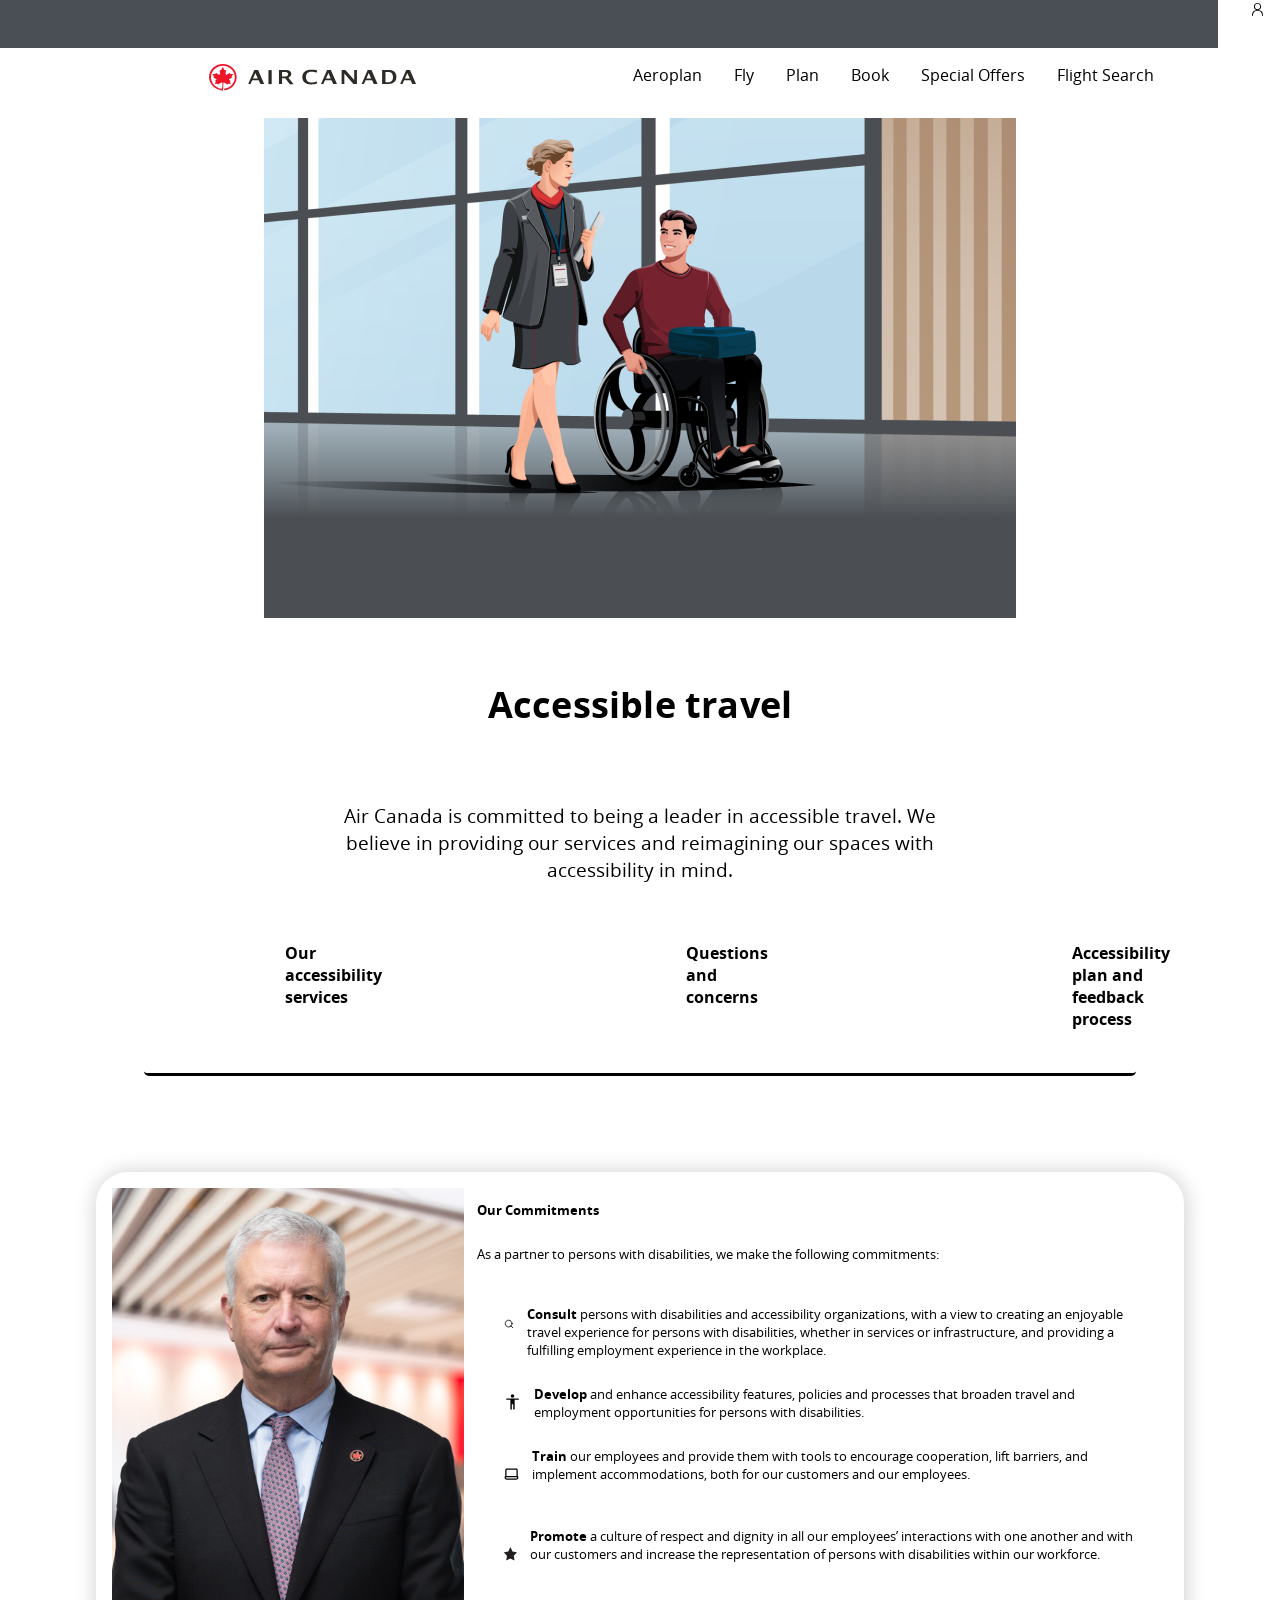
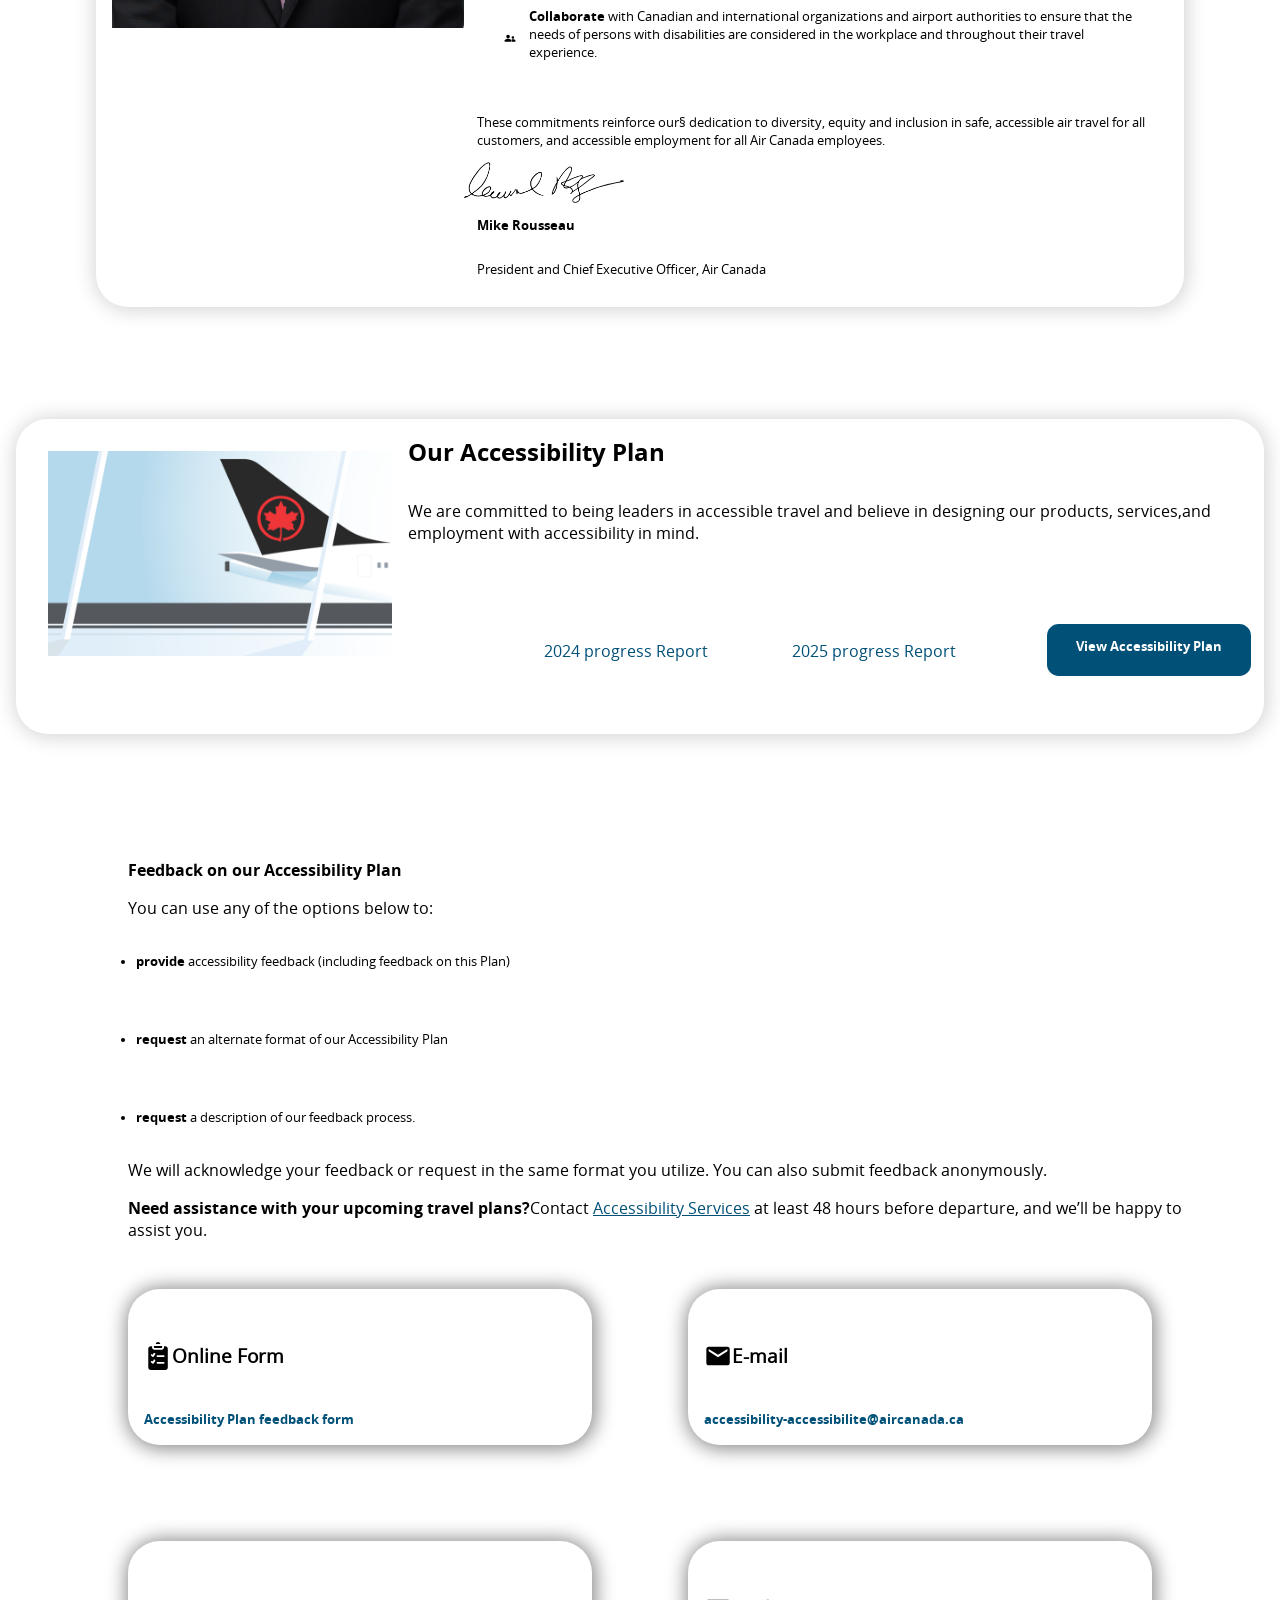
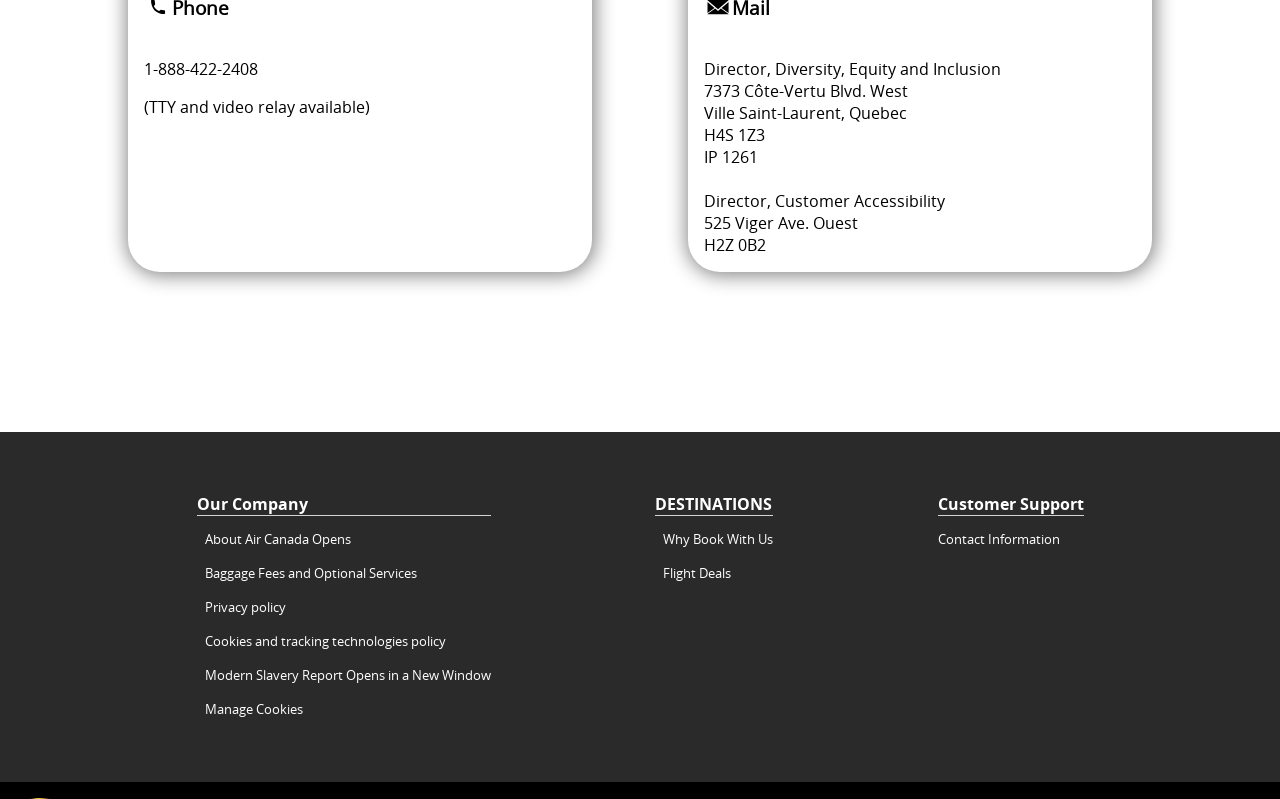
==== commit 1bb799ba: "Add files via upload" ====
--- a/index.html
+++ b/index.html
@@ -5,7 +5,7 @@
 	<meta charset="UTF-8">
 	<meta name="author" content="jouw naam">
 	<meta name="viewport" content="width=device-width, initial-scale=1">
-	<!-- <link href="styles/style.css" rel="stylesheet"> -->
+	<link href="styles/style.css" rel="stylesheet">
 	<link rel="stylesheet" href="./styles/indexpagina.css">
 	<script defer src="scripts/script.js"></script>
 
@@ -58,7 +58,7 @@
 		<!-- <a href="index.html"><img src="./images/logo.aircanada.svg" alt="logo van aircanada"></a> -->
 
 		<!-- de pop rechts boven in een a of gewoon svg? -->
-		<svg width="15px" height="15px" viewBox="0 0 15 15" fill="none" xmlns="http://www.w3.org/2000/svg">
+		<li><a href="tweedepagina.html"><svg width="15px" height="15px" viewBox="0 0 15 15" fill="none" xmlns="http://www.w3.org/2000/svg">
 			<g id="SVGRepo_bgCarrier" stroke-width="0"></g>
 			<g id="SVGRepo_tracerCarrier" stroke-linecap="round" stroke-linejoin="round"></g>
 			<g id="SVGRepo_iconCarrier">
@@ -66,33 +66,19 @@
 					d="M7.5 0.875C5.49797 0.875 3.875 2.49797 3.875 4.5C3.875 6.15288 4.98124 7.54738 6.49373 7.98351C5.2997 8.12901 4.27557 8.55134 3.50407 9.31167C2.52216 10.2794 2.02502 11.72 2.02502 13.5999C2.02502 13.8623 2.23769 14.0749 2.50002 14.0749C2.76236 14.0749 2.97502 13.8623 2.97502 13.5999C2.97502 11.8799 3.42786 10.7206 4.17091 9.9883C4.91536 9.25463 6.02674 8.87499 7.49995 8.87499C8.97317 8.87499 10.0846 9.25463 10.8291 9.98831C11.5721 10.7206 12.025 11.8799 12.025 13.5999C12.025 13.8623 12.2376 14.0749 12.5 14.0749C12.7623 14.075 12.975 13.8623 12.975 13.6C12.975 11.72 12.4778 10.2794 11.4959 9.31166C10.7244 8.55135 9.70025 8.12903 8.50625 7.98352C10.0187 7.5474 11.125 6.15289 11.125 4.5C11.125 2.49797 9.50203 0.875 7.5 0.875ZM4.825 4.5C4.825 3.02264 6.02264 1.825 7.5 1.825C8.97736 1.825 10.175 3.02264 10.175 4.5C10.175 5.97736 8.97736 7.175 7.5 7.175C6.02264 7.175 4.825 5.97736 4.825 4.5Z"
 					fill="#000000"></path>
 			</g>
-		</svg>
-		<!-- <li><a href="<svg width=" 64px" height="64px" viewBox="0 0 15 15" fill="none"
-					xmlns="http://www.w3.org/2000/svg">
-					<g id="SVGRepo_bgCarrier" stroke-width="0"></g>
-					<g id="SVGRepo_tracerCarrier" stroke-linecap="round" stroke-linejoin="round"></g>
-					<g id="SVGRepo_iconCarrier">
-						<path fill-rule="evenodd" clip-rule="evenodd"
-							d="M7.5 0.875C5.49797 0.875 3.875 2.49797 3.875 4.5C3.875 6.15288 4.98124 7.54738 6.49373 7.98351C5.2997 8.12901 4.27557 8.55134 3.50407 9.31167C2.52216 10.2794 2.02502 11.72 2.02502 13.5999C2.02502 13.8623 2.23769 14.0749 2.50002 14.0749C2.76236 14.0749 2.97502 13.8623 2.97502 13.5999C2.97502 11.8799 3.42786 10.7206 4.17091 9.9883C4.91536 9.25463 6.02674 8.87499 7.49995 8.87499C8.97317 8.87499 10.0846 9.25463 10.8291 9.98831C11.5721 10.7206 12.025 11.8799 12.025 13.5999C12.025 13.8623 12.2376 14.0749 12.5 14.0749C12.7623 14.075 12.975 13.8623 12.975 13.6C12.975 11.72 12.4778 10.2794 11.4959 9.31166C10.7244 8.55135 9.70025 8.12903 8.50625 7.98352C10.0187 7.5474 11.125 6.15289 11.125 4.5C11.125 2.49797 9.50203 0.875 7.5 0.875ZM4.825 4.5C4.825 3.02264 6.02264 1.825 7.5 1.825C8.97736 1.825 10.175 3.02264 10.175 4.5C10.175 5.97736 8.97736 7.175 7.5 7.175C6.02264 7.175 4.825 5.97736 4.825 4.5Z"
-							fill="#000000"></path>
-					</g></svg>">person link
-				</a></li> -->
+		</svg></a></li>
+		
 
 	</header>
 
 	<main>
 		<section>
 			<h1>Accessible travel</h1>
-			<!-- <img src="./images/H1fotoindex.png" alt="animation of a cowworker with a man in an wheelchair"> -->
-			<!-- <picture>
-                <img src="../basiswebsite/images/h1foto.destkop.png" media="(width >= 54em)" />
-                <img src="images/H1fotoindex.png" alt="MDN" />
-            </picture> -->
-
-			<picture>
-				<source srcset="images/h1foto.desktop.png" media="(min-width: 54em)">
-				<img src="images/H1fotoindex.png" alt="MDN">
-			  </picture>
+
+			 <picture>
+            	<source srcset="images/h1foto.destkop.png" media="(width >= 54em)" />
+                <img src="images/h1fotoindex.png" alt="MDN" />
+            </picture>
 		</section>
 
 		<section>
@@ -239,10 +225,12 @@
 
 		<section>
 			<h2>Our Accessibility Plan</h2>
-			<img src="./images/aircanadavliegtuig.png" alt="aircanada airplane">
+			<!-- <img src="./images/aircanadavliegtuig.png" alt="aircanada airplane"> -->
+			 <img src="./images/airplane.png" alt="airplane">
 			<p>We are committed to being leaders in accessible travel and believe in designing our products,
 				services,and employment with accessibility in mind.
 			</p>
+			
 			<ul>
 				<li> <a href="2024 progress Reportt">2024 progress Report</a></li>
 				<li><a href="2025 progress Report">2025 progress Report</a></li>
--- a/styles/indexpagina.css
+++ b/styles/indexpagina.css
@@ -1,16 +1,16 @@
 :root {
-	--wit:white;
-    --lichtgrijs: lightgray;
-	--donkergrijs:#4A4F55;
-    --lichtzwart: #2A2A2A;
-	--zwart:black;
+	--wit: white;
+	--lichtgrijs: lightgray;
+	--donkergrijs: #4A4F55;
+	--lichtzwart: #2A2A2A;
+	--zwart: black;
 	--blauw: #005078
 }
 
 body {
-    margin: 0;
-    padding: 0;
-  }
+	margin: 0;
+	padding: 0;
+}
 
 @font-face {
 
@@ -24,81 +24,84 @@
 }
 
 html[data-theme='light'] {
-    color-scheme: light;
+	color-scheme: light;
 }
 
 
 body {
-    overflow-x: hidden;
-  }
-
- main{
+	overflow-x: hidden;
+}
+
+main {
 	display: flex;
 	flex-direction: column;
-	gap: 2em;
-  
+	/* gap: 2em; */
+}
+
+body {
+	margin: 0;
+	padding: 0;
 }
 
 
 h1,
-h2{
-	/* display: flex; */
-	font-family:opensans-bold;
+h2 {
+	font-family: opensans-bold;
 }
 
 p {
-    font-family:opensans-regular;
+	font-family: opensans-regular;
 }
 
 a {
 	color: var(--zwart);
 	text-decoration: none;
-	font-family:opensans-regular;
+	font-family: opensans-regular;
 }
 
 li {
 	list-style-type: none;
 }
 
-strong{
-    font-family: opensans-bold;
+strong {
+	font-family: opensans-bold;
 
 }
 
 /* font veranderen */
-article address a{
+article address a {
 	font-family: opensans-regular;
 	text-decoration: none;
 	font-style: normal;
 }
+
 /* 
 section:nth-of-type(1){
 	position:relative;
 } */
 
-h1{
+h1 {
 	/* padding:white; */
-	position:absolute;
-	font-family: opensans-regular;
+	position: absolute;
 	align-items: center;
-	
+
 	/* top: 7rem;
 	left:5rem; */
-	width: 100%;
+	/* width: 100%; */
 	font-size: 36px;
-    font-weight: 600;
-    letter-spacing: 0.2px;
-    /* text-align: center;
+	font-weight: 600;
+	letter-spacing: 0.2px;
+	/* text-align: center;
     line-height: 44px;
     margin: 40px auto 32px;
     padding: 0 20px */
 }
 
-header{
-	display: flex;
-}
-
-header  > a{
+header {
+	display: flex;
+}
+
+header>a {
 	width: 100%;
 	display: block;
 	margin-left: auto;
@@ -107,7 +110,7 @@
 }
 
 
-header img{
+header img {
 	width: 35%;
 	display: block;
 	margin-left: auto;
@@ -116,7 +119,7 @@
 }
 
 
-nav button{
+nav button {
 	border: none;
 	padding: 0 0 0 0;
 	background: none;
@@ -125,12 +128,12 @@
 	justify-content:space-between;
 	align-items:center; */
 
-	position:sticky;
+	position: sticky;
 	z-index: 12;
-	top:0;
-}
-
-nav a{
+	top: 0;
+}
+
+nav a {
 	/* display: grid;
 	grid-template-columns: 1fr;
 	display: flex;
@@ -141,15 +144,15 @@
 }
 
 
-nav ul{
+nav ul {
 	background-color: var(--donkergrijs);
-	position:fixed;
-	top:0;
-	bottom:0;
-	left:0;
-	right:0;
+	position: fixed;
+	top: 0;
+	bottom: 0;
+	left: 0;
+	right: 0;
 	z-index: 11;
-	margin:0;
+	margin: 0;
 
 	translate: -100%;
 
@@ -158,166 +161,216 @@
 	display: flex;
 	flex-direction: column;
 	gap: 2em;
-    
-}
-
-nav li a{
+
+}
+
+nav li a {
 	display: inline;
-    color: var(--wit);
-	
-}
-
-nav li{
-    border-bottom: solid var(--lichtzwart);
+	color: var(--wit);
+
+}
+
+nav li {
+	border-bottom: solid var(--lichtzwart);
 }
 
 nav ul li:nth-of-type(1) {
-    background-color: var(--lichtzwart);
+	background-color: var(--lichtzwart);
 }
 
 
 nav ul.is-open {
 	translate: 0%;
 }
-/* 
-nav ul{
-	display: grid;
-	grid-template-columns: 1fr ;
-	
-} */
-
-/* nav ul li a{
-	color: aliceblue;
-	gap: 2em;
-} */
-
-main > section:nth-of-type(1){
-	display: flex;
-    flex-direction: column-reverse; 
-    align-items: center;
-    /* width: 100%; */
- }
-
-
-
-main > section:nth-of-type(1) img {
-    max-width: 100%;
+
+@media (min-width:54em) {
+
+	header {
+		display: grid;
+		grid-template-columns: 10fr 10fr 0.5fr;
+		gap: 2em;
+	}
+
+	nav ul {
+		position: static;
+		translate: none;
+		display: flex;
+		flex-direction: row-reverse;
+		gap: 2em;
+		padding-top: 1em;
+		background-color: var(--white);
+		border-top: solid 3em var(--donkergrijs);
+	}
+
+	header>a {
+		grid-row: 1 / span 2;
+		padding: 1em;
+		border-top: solid 3em var(--donkergrijs);
+	}
+
+	nav li {
+		display: inline-block;
+		background: none;
+		border-bottom: none;
+	}
+
+	nav button,
+	nav li svg {
+		display: none;
+	}
+
+	nav ul a {
+		color: var(--zwart);
+		font-size: medium;
+	}
+
+	nav ul a:hover {
+		color: var(--blauw);
+	}
+
+	nav ul li:nth-of-type(1) {
+		background: none;
+	}
+}
+
+
+main>section:nth-of-type(1) {
+	display: flex;
+	flex-direction: column-reverse;
+	align-items: center;
+	/* width: 100%; */
+}
+
+
+
+main>section:nth-of-type(1) img {
+	max-width: 100%;
 	display: flex;
 	margin-bottom: -20%;
-    overflow: hidden;    
-    width: 100%;
+	overflow: hidden;
+	width: 100%;
 }
 
 
 /* eerste section met h1 */
-main > section:nth-of-type(2) p,
-main > ul:nth-of-type(1),
-h1{
-    text-align: center;
+main>section:nth-of-type(2) p,
+main>ul:nth-of-type(1),
+h1 {
+	text-align: center;
 	align-content: center;
 
-    background: white;
-    padding: 2rem 1.5rem;
-    border-radius: 0.6em;
-    width: 80%;
-    max-width: 25em;
-
-    margin-top: -2.5em;
-    position: relative;
-    z-index: 10;
-}
-
-main > section:nth-of-type(2) p{
+	background: white;
+	padding: 2rem 1.5rem;
+	border-radius: 0.6em;
+	width: 80%;
+	max-width: 25em;
+
+	margin-top: -2.5em;
+	position: relative;
+	z-index: 10;
+}
+
+main>section:nth-of-type(2) p {
 	margin-left: auto;
 	margin-right: auto;
-    margin-top: -5em;
-}
-
-main section:nth-of-type(2) > ul{
+	margin-top: -5em;
+}
+
+main section:nth-of-type(2)>ul {
 	display: grid;
 	grid-template-columns: 2fr 2fr 2fr;
 	justify-content: space-evenly;
-	padding:1em;
+	padding: 1em;
 	font-size: smaller;
 	font-weight: bolder;
 }
 
 
 
-main section:nth-of-type(2){
-    border-bottom-style: solid;
-	border-width:medium;
-    margin-top: -1em;
-}
-
-main section:nth-of-type(2) a{
+main section:nth-of-type(2) {
+	border-bottom-style: solid;
+	border-width: medium;
+	margin-top: -1em;
+}
+
+main section:nth-of-type(2) a {
 	font-family: opensans-bold;
-    transition: .2s;
-    
-	
-	
-}
-
-main section:nth-of-type(2) a:hover{
-    border-bottom-style: solid;
-	border-width:medium;
-	
+	transition: .2s;
+
+
+
+}
+
+main section:nth-of-type(2) a:hover {
+	border-bottom-style: solid;
+	border-width: medium;
+
 }
 
 @media (min-width:54em) {
-    main > section:nth-of-type(2) p,
-    main > ul:nth-of-type(1){
-        text-align: center;
-        align-content: center;
-        margin-top: 3em;
-        background: white;
-        padding: 1em;
-        border-radius: 20px;
-        width: 100%;
-        max-width: 60%;
-        gap: 0;
-        position: relative;
-        z-index: 10;
-    }
-
-    h1{
-        margin-top: 5em;
-        margin-bottom: 0;
-    }
-    main > section:nth-of-type(2) p{
-        margin-bottom: 0;
-        padding: 0;
-
-    }
-
-    main > section:nth-of-type(2){
-        background: white;
-        border-radius: 20px;
-
-    }
-
-    main section:nth-of-type(2) > ul li{
-        display: grid;
-        grid-template-columns: 2fr 2fr 2fr;
-        justify-content: space-evenly;
-        padding:1em;
-        padding-top: 2em;
-        font-size: medium;
-        font-weight: bolder;
-        background-color: var(--wit);
-        z-index: 10;
-        margin-top: 0;
-        gap: 0;
-    }
-
-    main section:nth-of-type(2) a{
-        font-family: opensans-bold;
-        /* border-bottom-style: solid;
+
+	main>section:nth-of-type(2) p,
+	main>ul:nth-of-type(1) {
+		text-align: center;
+		align-content: center;
+		margin-top: 3em;
+		background: white;
+		padding: 1em;
+		border-radius: 20px;
+		width: 100%;
+		max-width: 60%;
+		gap: 0;
+		position: relative;
+		z-index: 10;
+	}
+
+	h1 {
+		margin-top: 5em;
+		margin-bottom: 0;
+		padding-left: 3.9em;
+		padding-right: 3.9em;
+		border-radius: 0.3em;
+	}
+
+	main>section:nth-of-type(2) p {
+		margin-bottom: 0;
+		font-size: larger;
+		padding: 0;
+
+	}
+
+	main>section:nth-of-type(2) {
+		background: white;
+		border-radius: 2em;
+		margin-left: 9em;
+		margin-right: 9em;
+		border-radius: 0.3em;
+
+
+	}
+
+	main section:nth-of-type(2)>ul li {
+		display: grid;
+		grid-template-columns: 2fr 2fr 2fr;
+		justify-content: space-evenly;
+		padding: 1em;
+		padding-top: 2em;
+		font-size: medium;
+		font-weight: bolder;
+		background-color: var(--wit);
+		z-index: 10;
+		margin-top: 0;
+		gap: 0;
+	}
+
+	main section:nth-of-type(2) a {
+		font-family: opensans-bold;
+		/* border-bottom-style: solid;
         padding-bottom: 1.5em; */
-        border-width:medium;
-        padding-left: 10em;
-        padding-right: 10em;
-    }
+		border-width: medium;
+		padding-left: 7em;
+		padding-right: 10em;
+	}
 
 }
 
@@ -327,96 +380,96 @@
 }
 
 /* hoe verander ik de lettertype van alleen deze a element */
-main section:nth-of-type(2) > li:nth-of-type(1) {
+main section:nth-of-type(2)>li:nth-of-type(1) {
 	font-family: opensans-bold;
 }
 
 /* de sectie met h1 kan ik niet selecterem, de tweede sectie met h2 wordt mee veranderd */
 /*  heb de eerste foto verlaagd */
 
-main section:nth-of-type(3){
+main section:nth-of-type(3) {
 	/* background-color:violet; */
 	border-radius: 2rem;
 	border: 0.020rem var(--lichtzwart);
 	margin: 1rem;
 	padding: 1rem;
 	box-shadow: 1px 1px 20px 2px var(--lichtgrijs);
- }
-
- main section:nth-of-type(3) svg{
-        /* width: 10em; */
-        padding-right: 1em;
- }
-
- main > section:nth-of-type(3) li{
-    display: flex;
-	flex-direction:row;
- }
-
- main > section:nth-of-type(3) img:nth-of-type(1) {
-    width: 10em;
- }
-
- @media (min-width:54em) {
+}
+
+main section:nth-of-type(3) svg {
+	/* width: 10em; */
+	padding-right: 1em;
+}
+
+main>section:nth-of-type(3) li {
+	display: flex;
+	flex-direction: row;
+}
+
+main>section:nth-of-type(3) img:nth-of-type(1) {
+	width: 10em;
+}
+
+@media (min-width:54em) {
 	main section:nth-of-type(3) {
 		display: grid;
-        grid-template-columns: 1fr 2fr;
-        gap: 0;
-        margin: 6em;
-        padding: 1rem;
-	 }
-
-     main section:nth-of-type(3) svg{
-        width: 1.5em;
-        background-color: aquamarine;
-     }
-
-     main section:nth-of-type(3) img:nth-of-type(2) {
+		grid-template-columns: 1fr 2fr;
+		gap: 0;
+		margin: 6em;
+		padding: 1rem;
+	}
+
+	main section:nth-of-type(3) svg {
+		width: 1.5em;
+	}
+
+	main section:nth-of-type(3) img:nth-of-type(2) {
 		display: block;
-        width: 100%;
-        grid-row: 1 / span 7;
-        grid-column-start: 1;
-	 }	
-
-     main section:nth-of-type(3) h2,
-     main section:nth-of-type(3) p{
-        font-size: small;
-        margin: 1em;
-       
-     }
-     main section:nth-of-type(3) svg{
-        /* width: 10em; */
-        padding: 0;
- }
-    
-
-     /* section:nth-of-type(3) li > p:nth-of-type(1){
+		width: 100%;
+		grid-row: 1 / span 7;
+		grid-column-start: 1;
+	}
+
+	main section:nth-of-type(3) h2,
+	main section:nth-of-type(3) p {
+		font-size: small;
+		margin: 1em;
+
+	}
+
+	main section:nth-of-type(3) svg {
+		/* width: 10em; */
+		padding: 0;
+	}
+
+
+	/* section:nth-of-type(3) li > p:nth-of-type(1){
         scroll-snap-type: ;
      } */
 
 
-	 
-}
-
-
-
-
-
-
-
-
-
- main > section:nth-of-type(1) li{
-	display: flex;
-	flex-direction:row;
- }
-
- main > section:nth-of-type(2) li{
-    display: flex;
-	flex-direction:row;
- }
-
- .visually-hidden {
+
+}
+
+
+
+
+
+
+
+
+
+main>section:nth-of-type(1) li {
+	display: flex;
+	flex-direction: row;
+}
+
+main>section:nth-of-type(2) li {
+	display: flex;
+	flex-direction: row;
+}
+
+.visually-hidden {
 	clip: rect(0 0 0 0);
 	clip-path: inset(50%);
 	height: 1px;
@@ -424,10 +477,10 @@
 	position: absolute;
 	white-space: nowrap;
 	width: 1px;
-  }
-
-
-main section:nth-of-type(2) img{
+}
+
+
+main section:nth-of-type(2) img {
 	display: none;
 }
 
@@ -451,7 +504,7 @@
 	display: flex;
 	flex-direction: column
 } */
-  
+
 main section:nth-of-type(4) {
 	/* background-color: chocolate; */
 	border-radius: 2rem;
@@ -460,36 +513,33 @@
 	box-shadow: 1px 1px 20px 2px var(--lichtgrijs);
 	display: grid;
 	flex-direction: column;
-    overflow: hidden;
-    /* padding: 1em; */
+	overflow: hidden;
+	/* padding: 1em; */
 }
 
 main section:nth-of-type(4) h2,
 main section:nth-of-type(4) p,
 main section:nth-of-type(4) a {
-    margin: 1rem
-
-}
+	margin: 1rem
+}
+
 main section:nth-of-type(4) a {
-    display: inline-block;
-    margin: 0 1rem 0.5rem 1rem;
-    color: var(--blauw);
-  }
-
-
-main section:nth-of-type(4) img{
+	display: inline-block;
+	margin: 0 1rem 0.5rem 1rem;
+	color: var(--blauw);
+}
+
+
+main section:nth-of-type(4) img {
 	order: -1;
-    object-fit: cover;
-    padding: 0;
-    margin: 0;
-    display: block;
-    width: 100%;
-    height: auto;
-    /* margin: -1em; */
-    
-  }
-
-main section:nth-of-type(4) > ul{
+	object-fit: cover;
+	display: block;
+	width: 100%;
+	height: auto;
+
+}
+
+main section:nth-of-type(4)>ul {
 	display: grid;
 	/* flex-direction: column; */
 	font-size: medium;
@@ -502,24 +552,24 @@
 	color: white;
 }
 
-section:nth-of-type(4) button{
+section:nth-of-type(4) button {
 	margin: auto;
 	border: none;
 	font: inherit;
 	padding-top: 1rem;
-    padding-bottom: 1rem;
+	padding-bottom: 1rem;
 	border-radius: 0.9em;
 	background-color: #005078;
 	cursor: pointer;
 	margin-left: -0.2em;
-    font-size: small;
-
-    display: inline-block;
-    width: auto;
-    margin-right: 8em;
-    margin-left: 1em;
-    margin-bottom: 1em;
-    /* padding-left: 0;
+	font-size: small;
+
+	display: inline-block;
+	width: auto;
+	margin-right: 8em;
+	margin-left: 1em;
+	margin-bottom: 1em;
+	/* padding-left: 0;
     padding-right: 0; */
 }
 
@@ -534,7 +584,7 @@
 	outline: none;
 }
 
-section:nth-of-type(4) button:active{
+section:nth-of-type(4) button:active {
 	background-color: var(--lichtgrijs);
 	box-shadow: none;
 	translate: 0 0;
@@ -543,103 +593,127 @@
 
 [aria-label="drukknop"] button:active {
 	background-color: white;
-	box-shadow:none;
-	translate:0 0;
+	box-shadow: none;
+	translate: 0 0;
 }
 
 
 @media (min-width:54em) {
 	section:nth-of-type(4) {
 		display: grid;
-        grid-template-columns: 1fr 1fr;
-        /* grid-template-rows: auto 1fr auto; */
-        align-items: start;
-        gap: 0;
-        overflow: hidden;
-        margin: 6em;
-	 }
-
-     section:nth-of-type(4) img {
+		grid-template-columns: 1fr 2fr;
+		/* grid-template-rows: auto 1fr auto; */
+		align-items: start;
+		gap: 0;
+		overflow: hidden;
+		margin-left: 6em;
+		margin-right: 6em;
+		padding: 0em;
+	}
+
+	section:nth-of-type(4) img {
 		display: block;
-        width: 5em;
-        height: auto;
-        grid-row: 1 / span 5;
-        grid-column-start: 1;
-        order: 0;
-        object-fit: none;
-        padding: 2em;
-	 }	
-
-     main section:nth-of-type(4) h2,
-     main section:nth-of-type(4) p,
-     main section:nth-of-type(4) a,
-     main section:nth-of-type(4) button
-     {
-        display: block;
-        grid-row: 2 / span -2;
-        grid-column-start: 2;
-        
-     }
-
-     section:nth-of-type(4) svg{
-        width: 10%;
-     }
-
-    }
-
-
-
-
-
-
-section:nth-of-type(5) h2{
+		width: 2em;
+		grid-row: 1 / span 4;
+		grid-column-start: 1;
+		order: 0;
+		object-fit: none;
+		padding: 2em;
+	}
+
+	main section:nth-of-type(4) h2,
+	main section:nth-of-type(4) p {
+		display: block;
+		grid-column-start: 2;
+		grid-column-end: 4;
+
+	}
+
+	main section:nth-of-type(4) p {
+		font-size: medium;
+		margin-left: 3em;
+	}
+
+	main section:nth-of-type(4) h2 {
+		margin-left: 2em;
+	}
+
+	main section:nth-of-type(4) ul {
+		grid-column: 2;
+		grid-row: 4 / span 4;
+		/* margin: 0em; */
+		display: flex;
+		flex-direction: row;
+		margin-left: 8em;
+
+	}
+
+	main section:nth-of-type(4) button {
+		padding: 1em;
+		margin: 0em;
+		margin-right: 1em;
+		grid-row: 4 / span 4;
+	}
+
+	section:nth-of-type(4) svg {
+		width: 10%;
+	}
+
+}
+
+
+
+
+
+
+section:nth-of-type(5) h2 {
 	font-size: medium;
 	margin-left: 2em;
-	
-}
-
-section:nth-of-type(5) > p {
+
+}
+
+section:nth-of-type(5)>p {
 	font-size: medium;
 	margin-left: 2em;
 }
 
-section:nth-of-type(5) > ul:nth-of-type(1){
+section:nth-of-type(5)>ul:nth-of-type(1) {
 	font-size: small;
 }
 
-section:nth-of-type(5) > ul:nth-of-type(1) > li {
+section:nth-of-type(5)>ul:nth-of-type(1)>li {
 	display: list-item;
 	list-style-type: disc;
 	line-height: 2em;
 }
 
-section:nth-of-type(5) p > a{
-    color: var(--blauw);
-    text-decoration: underline var(--blauw);
-}
-
-section:nth-of-type(5) li:nth-of-type(1) a{
-    color: var(--blauw);
-    font-family: opensans-bold;
-    font-size: small;
-}
-
-section:nth-of-type(5) li:nth-of-type(2) a{
-    color: var(--blauw);
-    font-family: opensans-bold;
-    font-size: small;
+section:nth-of-type(5) p>a {
+	color: var(--blauw);
+	text-decoration: underline var(--blauw);
+}
+
+section:nth-of-type(5) li:nth-of-type(1) a {
+	color: var(--blauw);
+	font-family: opensans-bold;
+	font-size: small;
+}
+
+section:nth-of-type(5) li:nth-of-type(2) a {
+	color: var(--blauw);
+	font-family: opensans-bold;
+	font-size: small;
 }
 
 section:nth-of-type(5) h3 {
-	display:flex;
-	align-items:center;
+	display: flex;
+	align-items: center;
 }
 
 section:nth-of-type(5) h3 svg {
-	width:1.5em;
-}
-
-section:nth-of-type(5) >ul:nth-of-type(2) {
+	width: 1.5em;
+}
+
+section:nth-of-type(5)>ul:nth-of-type(2) {
 	/* background-color:violet; */
 	border-radius: 1rem;
 	border: 0.020rem var(--lichtzwart);
@@ -653,16 +727,16 @@
 
 @media(min-width:48em) {
 
-    section:nth-of-type(5){
-        margin:6em;
-    }
-
-    section:nth-of-type(5) ul:nth-of-type(1) {
-        display: flex;
-        flex-direction: column;
-    }
-
-	section:nth-of-type(5) > ul:nth-of-type(2) > li > a{
+	section:nth-of-type(5) {
+		margin: 6em;
+	}
+
+	section:nth-of-type(5) ul:nth-of-type(1) {
+		display: flex;
+		flex-direction: column;
+	}
+
+	section:nth-of-type(5)>ul:nth-of-type(2)>li>a {
 		padding: 0;
 		border-radius: 0;
 		color: aquamarine;
@@ -670,15 +744,15 @@
 		/* margin: none; */
 	}
 
-	section:nth-of-type(5) >ul {
+	section:nth-of-type(5)>ul {
 		display: grid;
 		grid-template-columns: 1fr 1fr;
 		gap: 2em;
 		box-shadow: none;
-        border: none;
-	}
-
-	section:nth-of-type(5) ul:nth-of-type(2) > li {
+		border: none;
+	}
+
+	section:nth-of-type(5) ul:nth-of-type(2)>li {
 		border-radius: 2rem;
 		border: 0.020rem gray;
 		margin: 2rem;
@@ -686,25 +760,25 @@
 		box-shadow: 1px 1px 20px 2px gray;
 	}
 
-	section:nth-of-type(5) >ul:nth-of-type(2){
+	section:nth-of-type(5)>ul:nth-of-type(2) {
 		border-radius: 0;
 		border: 0;
 		margin: 0;
 		padding: 0;
 		box-shadow: none;
 		font-family: opensans-regular;
-        background: none;
-	}
-	
+		background: none;
+	}
+
 }
 
 
 section:nth-of-type(5) h3 {
-	display:flex;
-	align-items:center;
-}
-
-section:nth-of-type(5) h3 svg{
+	display: flex;
+	align-items: center;
+}
+
+section:nth-of-type(5) h3 svg {
 	width: 1.5em;
 }
 
@@ -712,41 +786,51 @@
 
 
 
+
 footer h2 {
-	font-family: openssans-bold;
 	font-size: medium;
 }
 
 footer a,
-footer p{
-	font-family: opensans-regular;
+footer p {
 	font-size: smaller;
 }
 
-footer{
+footer {
 	background-color: black;
 	width: 100%;
 	margin-top: 2em;
 }
 
-footer h2, 
+footer h2,
 footer a,
-footer p{
+footer p {
 	color: white;
 }
 
-div{
+div {
 	display: grid;
 	grid-template-columns: 2fr 2fr;
 	grid-template-rows: 1fr 1fr;
 	gap: 1em;
-}
-
-div section:nth-of-type(1){
-	grid-row: 1/ span 2 ;
-}
-
-footer section img{
+	padding: 1em;
+	margin-bottom: 1em;
+}
+
+div ul {
+	padding: 0;
+	margin: auto;
+}
+
+div h2 {
+	border-bottom: solid 0.01em var(--lichtgrijs);
+}
+
+div section:nth-of-type(1) {
+	grid-row: 1/ span 2;
+}
+
+footer section img {
 	width: 20%;
 }
 
@@ -757,62 +841,120 @@
 	gap: 1em;
 }
 
-footer > section:nth-of-type(1) p{
-	padding-top: 2em;
-}
-
-footer > ul:nth-of-type(1){
+footer > section:nth-of-type(1) p {
+	padding-top: 1em;
+}
+
+footer > ul {
 	display: flex;
 	flex-direction: row;
-	justify-content: space-evenly;
-	gap: 1em;
-}
-
-footer > ul:nth-of-type(2){
+	justify-content: center;
+	/* justify-content: space-evenly; */
+	font-size: xx-small;
+	padding-left: 0.5em;
+	background-color: hotpink;
+}
+footer ul li{
+	padding-left: 0.5em;
+}
+
+footer > ul:nth-of-type(1) li:nth-of-type(1),
+footer > ul:nth-of-type(1) li:nth-of-type(2){
+	padding-right: 0.5em;
+	border-right: solid var(--wit);
+}
+
+
+
+footer > section:nth-of-type(2) {
+	display: flex;
+}
+
+
+footer > ul:nth-of-type(2) {
 	display: flex;
 	justify-content: center;
 	flex-direction: row;
-	gap: 2em;
-}
-
-
-
-
- 
-
-
-  @media (min-width:54em) {
+	/* gap: 2em; */
+}
+
+@media (min-width:54em) {
+	div {
+		display: flex;
+		flex-direction: row;
+		background-color: var(--lichtzwart);
+		padding: 3em;
+		justify-content: space-evenly;
+	}
+
+	div li {
+		padding: 0;
+		padding-bottom: 1em;
+	}
+
+	footer section img {
+		width: 5em;
+	}
+
+
+	footer > section:nth-of-type(1) {
+		display: flex;
+		flex-direction: row;
+		justify-content: flex-start;
+		gap: 1em;
+	}
+
+	footer > ul:nth-of-type(1){
+		font-size: small;
+	}
+
+}
+
+
+
+
+
+
+
+
+
+
+
+
+
+@media (min-width:54em) {
 	nav {
 		order: 0;
 	}
 
-	main section:nth-of-type(2) img{
+	main section:nth-of-type(2) img {
 		display: block;
 	}
 }
 
 @media (min-width:54em) {
-	header > a:last-of-type,
+
+	header>a:last-of-type,
 	nav a {
-	  flex-direction:row;
-	}
-
-	
-	
-  }
+		flex-direction: row;
+	}
+
+
+
+}
 
 
 
 /* gap tussen de sections check  */
 /* responive our commitments, in articles zetten? */
 /*  tekst bruegr menu kan niet worden gewijzigd check */
- /* kan ik artcile gebruiken bij footer? om te stijlen check*/
- /*  list style punten terig op a elememt check is me thuis gelukt */
+/* kan ik artcile gebruiken bij footer? om te stijlen check*/
+/*  list style punten terig op a elememt check is me thuis gelukt */
 
 
 /*  tekst brurger menu kan niet worden gewijzigd zoals de website, svg blijft niet vast */
- /* hoe kan ik de bullet point stylen? ik probeerde li:marker lukte niet */
+/* hoe kan ik de bullet point stylen? ik probeerde li:marker lukte niet */
 /* responive our commitments, in articles zetten? */
 /* tweede pagina, bij de links bij de carosel, waar moet dat tekentje? */
 /* artcile wel goed op pagina 2? hoe krijg ik ze naast elkaar */
-/* hoe moet ik view more doen? */
+/* hoe moet ik view more doen? */
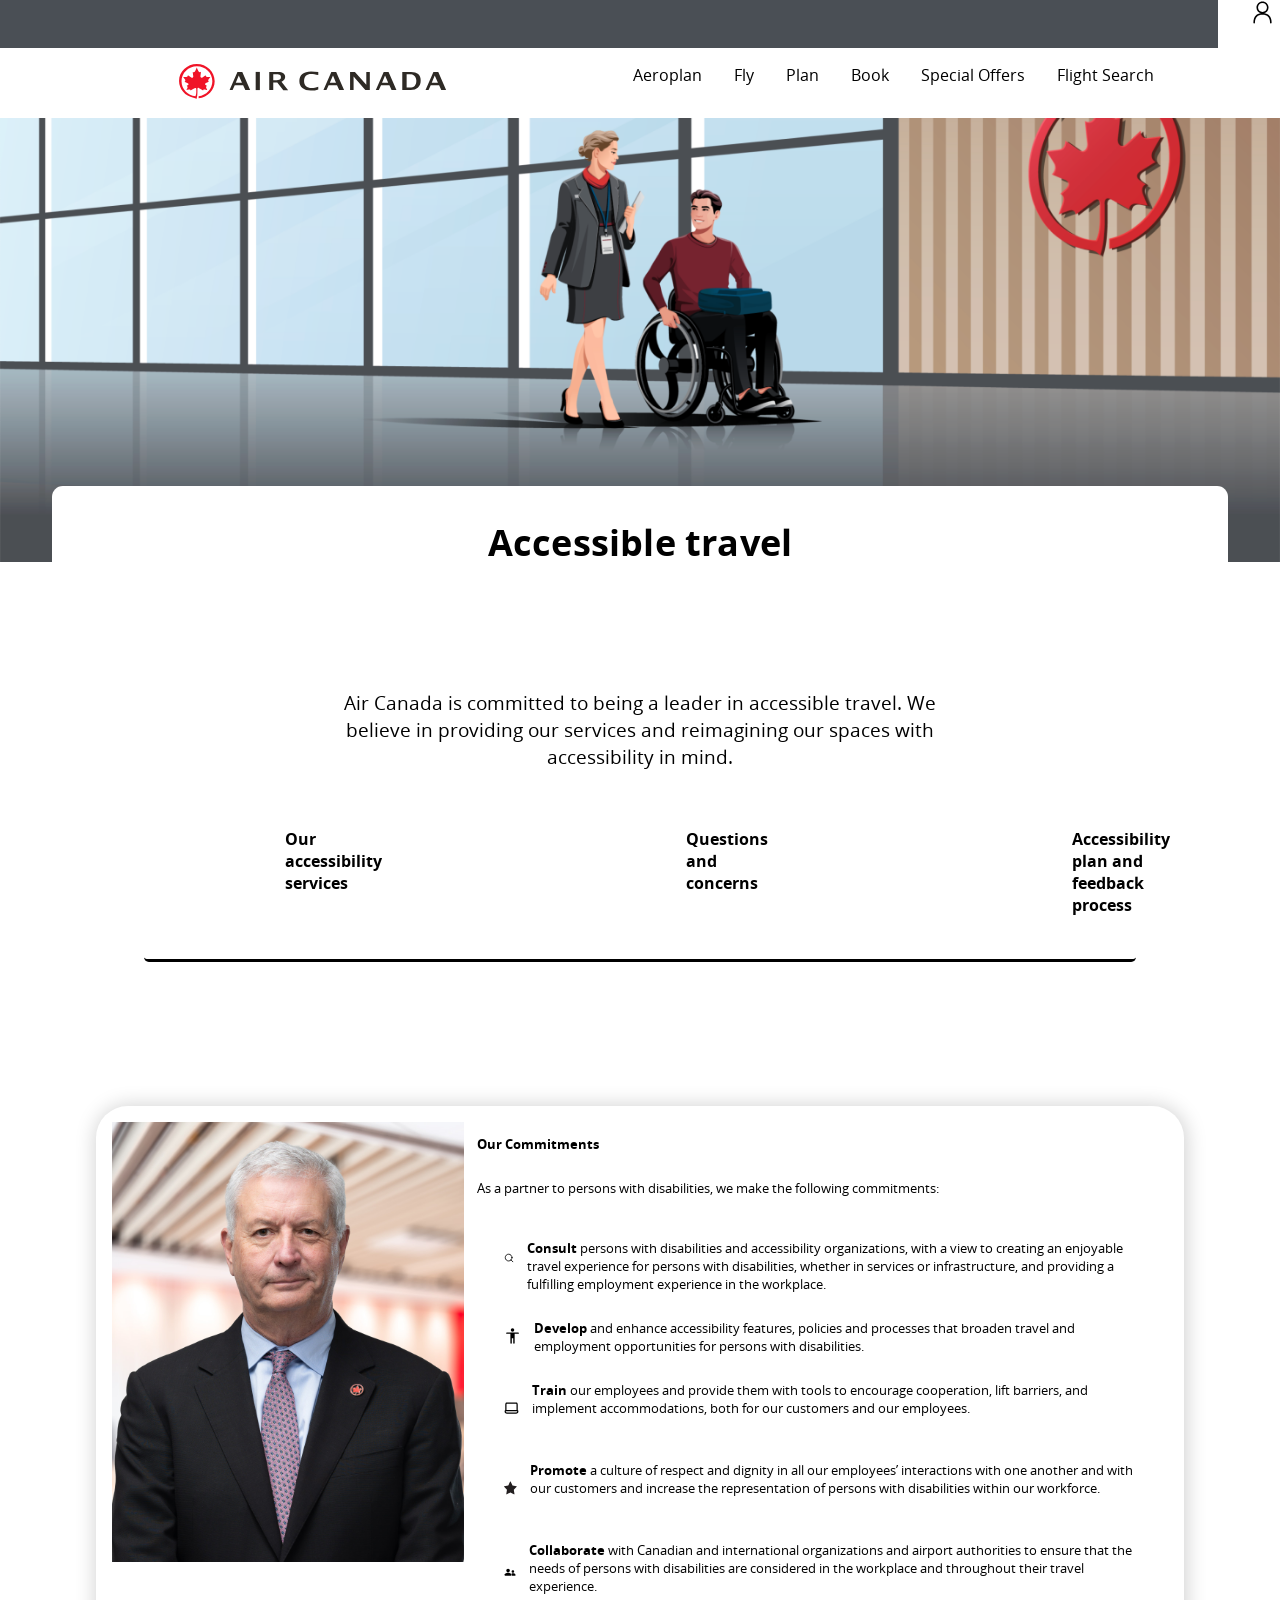
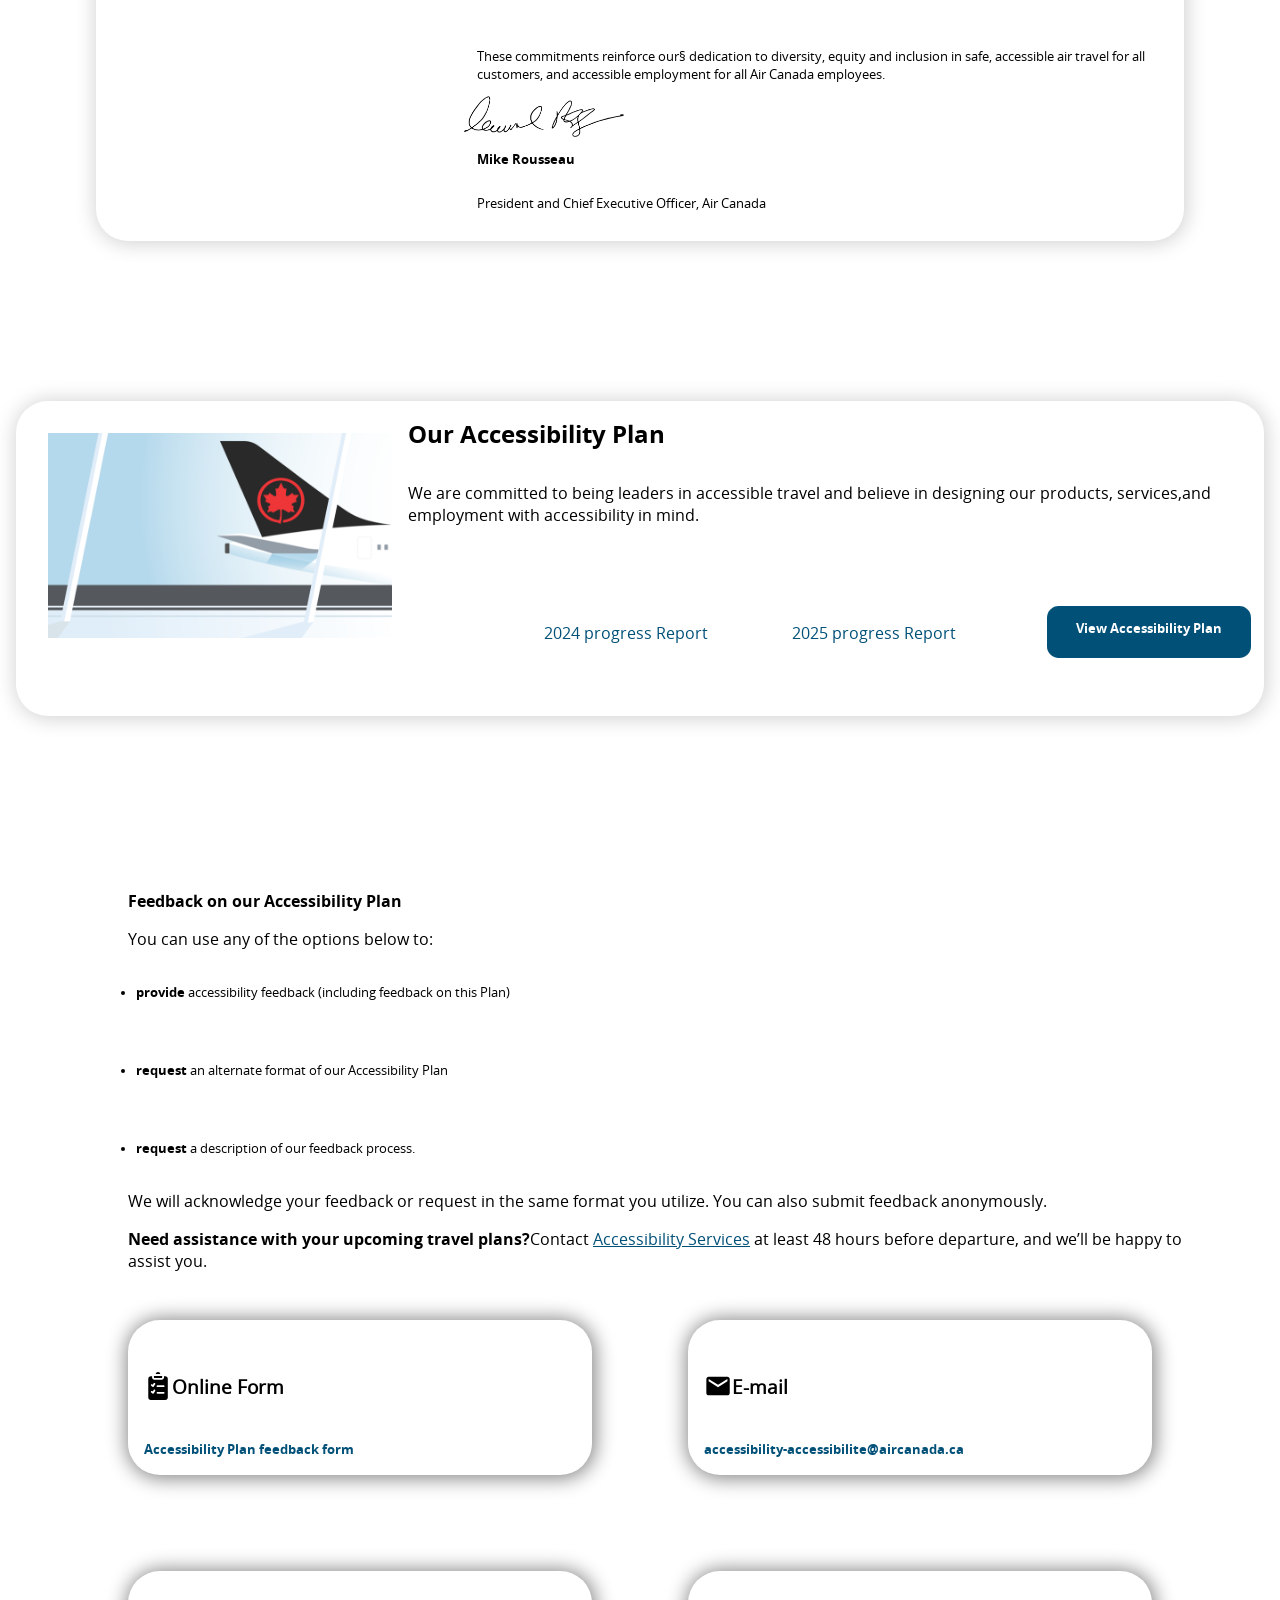
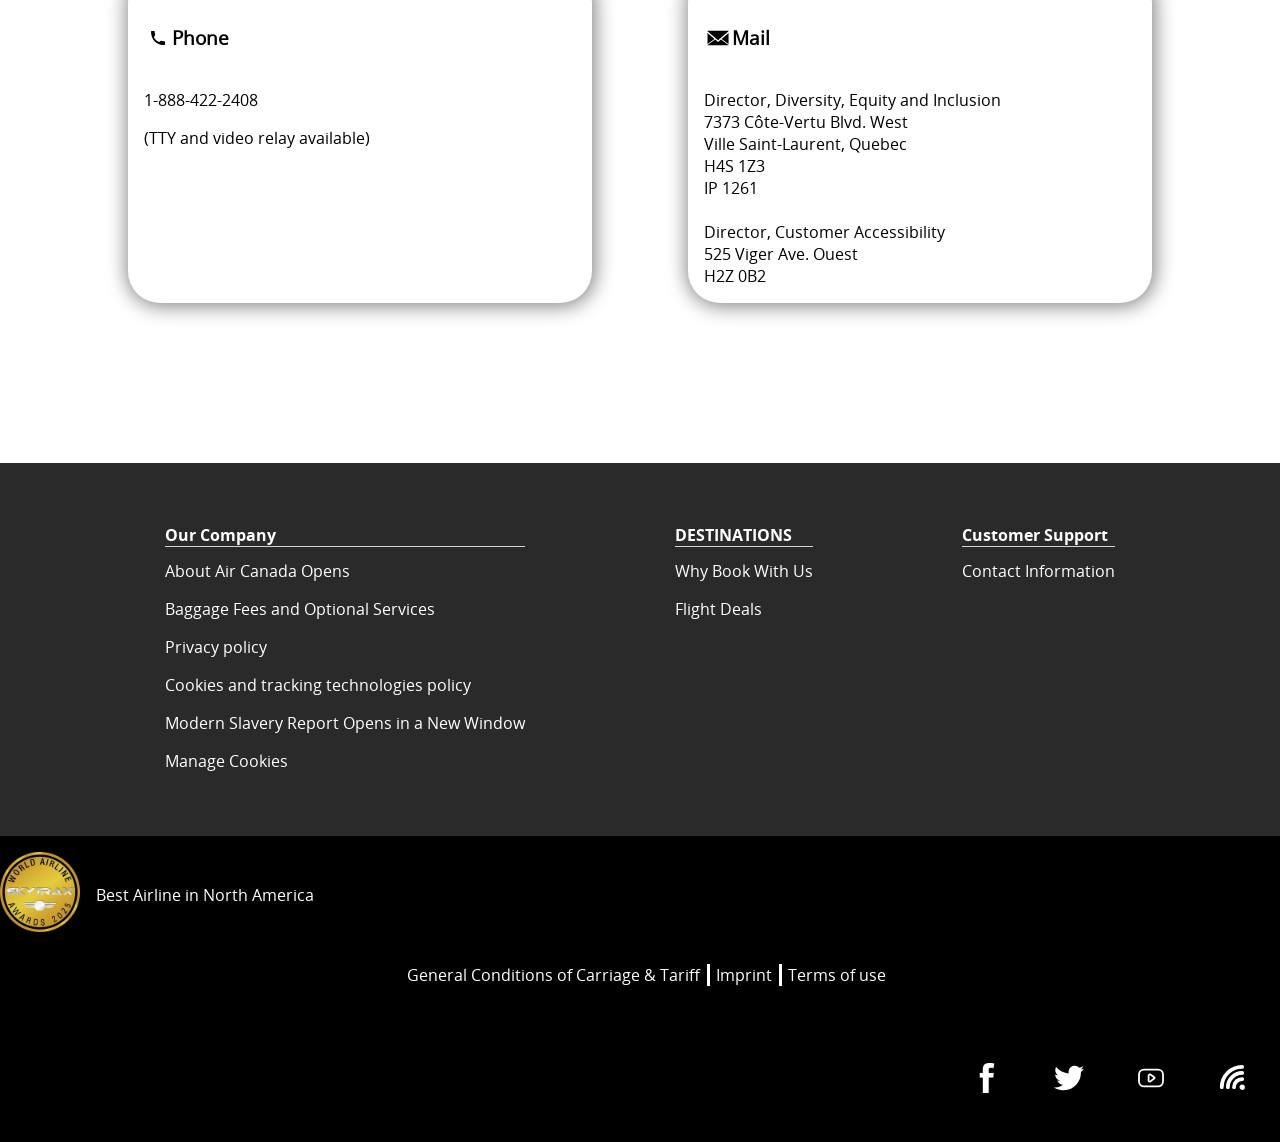
==== commit fe0cd252: "Add files via upload" ====
--- a/index.html
+++ b/index.html
@@ -58,16 +58,17 @@
 		<!-- <a href="index.html"><img src="./images/logo.aircanada.svg" alt="logo van aircanada"></a> -->
 
 		<!-- de pop rechts boven in een a of gewoon svg? -->
-		<li><a href="tweedepagina.html"><svg width="15px" height="15px" viewBox="0 0 15 15" fill="none" xmlns="http://www.w3.org/2000/svg">
-			<g id="SVGRepo_bgCarrier" stroke-width="0"></g>
-			<g id="SVGRepo_tracerCarrier" stroke-linecap="round" stroke-linejoin="round"></g>
-			<g id="SVGRepo_iconCarrier">
-				<path fill-rule="evenodd" clip-rule="evenodd"
-					d="M7.5 0.875C5.49797 0.875 3.875 2.49797 3.875 4.5C3.875 6.15288 4.98124 7.54738 6.49373 7.98351C5.2997 8.12901 4.27557 8.55134 3.50407 9.31167C2.52216 10.2794 2.02502 11.72 2.02502 13.5999C2.02502 13.8623 2.23769 14.0749 2.50002 14.0749C2.76236 14.0749 2.97502 13.8623 2.97502 13.5999C2.97502 11.8799 3.42786 10.7206 4.17091 9.9883C4.91536 9.25463 6.02674 8.87499 7.49995 8.87499C8.97317 8.87499 10.0846 9.25463 10.8291 9.98831C11.5721 10.7206 12.025 11.8799 12.025 13.5999C12.025 13.8623 12.2376 14.0749 12.5 14.0749C12.7623 14.075 12.975 13.8623 12.975 13.6C12.975 11.72 12.4778 10.2794 11.4959 9.31166C10.7244 8.55135 9.70025 8.12903 8.50625 7.98352C10.0187 7.5474 11.125 6.15289 11.125 4.5C11.125 2.49797 9.50203 0.875 7.5 0.875ZM4.825 4.5C4.825 3.02264 6.02264 1.825 7.5 1.825C8.97736 1.825 10.175 3.02264 10.175 4.5C10.175 5.97736 8.97736 7.175 7.5 7.175C6.02264 7.175 4.825 5.97736 4.825 4.5Z"
-					fill="#000000"></path>
-			</g>
-		</svg></a></li>
-		
+		<li><a href="tweedepagina.html"><svg width="25px" height="25px" viewBox="0 0 15 15" fill="none"
+					xmlns="http://www.w3.org/2000/svg">
+					<g id="SVGRepo_bgCarrier" stroke-width="0"></g>
+					<g id="SVGRepo_tracerCarrier" stroke-linecap="round" stroke-linejoin="round"></g>
+					<g id="SVGRepo_iconCarrier">
+						<path fill-rule="evenodd" clip-rule="evenodd"
+							d="M7.5 0.875C5.49797 0.875 3.875 2.49797 3.875 4.5C3.875 6.15288 4.98124 7.54738 6.49373 7.98351C5.2997 8.12901 4.27557 8.55134 3.50407 9.31167C2.52216 10.2794 2.02502 11.72 2.02502 13.5999C2.02502 13.8623 2.23769 14.0749 2.50002 14.0749C2.76236 14.0749 2.97502 13.8623 2.97502 13.5999C2.97502 11.8799 3.42786 10.7206 4.17091 9.9883C4.91536 9.25463 6.02674 8.87499 7.49995 8.87499C8.97317 8.87499 10.0846 9.25463 10.8291 9.98831C11.5721 10.7206 12.025 11.8799 12.025 13.5999C12.025 13.8623 12.2376 14.0749 12.5 14.0749C12.7623 14.075 12.975 13.8623 12.975 13.6C12.975 11.72 12.4778 10.2794 11.4959 9.31166C10.7244 8.55135 9.70025 8.12903 8.50625 7.98352C10.0187 7.5474 11.125 6.15289 11.125 4.5C11.125 2.49797 9.50203 0.875 7.5 0.875ZM4.825 4.5C4.825 3.02264 6.02264 1.825 7.5 1.825C8.97736 1.825 10.175 3.02264 10.175 4.5C10.175 5.97736 8.97736 7.175 7.5 7.175C6.02264 7.175 4.825 5.97736 4.825 4.5Z"
+							fill="#000000"></path>
+					</g>
+				</svg></a></li>
+
 
 	</header>
 
@@ -75,10 +76,10 @@
 		<section>
 			<h1>Accessible travel</h1>
 
-			 <picture>
-            	<source srcset="images/h1foto.destkop.png" media="(width >= 54em)" />
-                <img src="images/h1fotoindex.png" alt="MDN" />
-            </picture>
+			<picture>
+				<source srcset="images/h1foto.destkop.png" media="(width >= 54em)" />
+				<img src="images/h1fotoindex.png" alt="MDN" />
+			</picture>
 		</section>
 
 		<section>
@@ -226,11 +227,11 @@
 		<section>
 			<h2>Our Accessibility Plan</h2>
 			<!-- <img src="./images/aircanadavliegtuig.png" alt="aircanada airplane"> -->
-			 <img src="./images/airplane.png" alt="airplane">
+			<img src="./images/airplane.png" alt="airplane">
 			<p>We are committed to being leaders in accessible travel and believe in designing our products,
 				services,and employment with accessibility in mind.
 			</p>
-			
+
 			<ul>
 				<li> <a href="2024 progress Reportt">2024 progress Report</a></li>
 				<li><a href="2025 progress Report">2025 progress Report</a></li>
@@ -408,71 +409,82 @@
 			<p>Best Airline in North America</p>
 		</section>
 
-		<ul>
-			<li><a href="General Conditions of Carriage & Tariff">General Conditions of Carriage & Tariff</a></li>
-			<li><a href="Imprint">Imprint</a></li>
-			<li><a href="Terms of use">Terms of use</a></li>
-		</ul>
-
-		<ul>
-			<li>
-				<a href="facebook"><svg fill="#ffffff" height="30px" width="30px" version="1.1" id="Layer_1"
-						xmlns="http://www.w3.org/2000/svg" xmlns:xlink="http://www.w3.org/1999/xlink"
-						viewBox="-337 273 123.5 256" xml:space="preserve" stroke="#ffffff">
-						<g id="SVGRepo_bgCarrier" stroke-width="0"></g>
-						<g id="SVGRepo_tracerCarrier" stroke-linecap="round" stroke-linejoin="round"></g>
-						<g id="SVGRepo_iconCarrier">
-							<path
-								d="M-260.9,327.8c0-10.3,9.2-14,19.5-14c10.3,0,21.3,3.2,21.3,3.2l6.6-39.2c0,0-14-4.8-47.4-4.8c-20.5,0-32.4,7.8-41.1,19.3 c-8.2,10.9-8.5,28.4-8.5,39.7v25.7H-337V396h26.5v133h49.6V396h39.3l2.9-38.3h-42.2V327.8z">
-							</path>
-						</g>
-					</svg></a>
-			</li>
-			<li>
-				<a href="twitter"><svg fill="#ffffff" version="1.1" xmlns="http://www.w3.org/2000/svg"
-						xmlns:xlink="http://www.w3.org/1999/xlink" width="30px" height="30px" viewBox="0 0 512 512"
-						xml:space="preserve" stroke="#ffffff">
-						<g id="SVGRepo_bgCarrier" stroke-width="0"></g>
-						<g id="SVGRepo_tracerCarrier" stroke-linecap="round" stroke-linejoin="round"></g>
-						<g id="SVGRepo_iconCarrier">
-							<g id="7935ec95c421cee6d86eb22ecd12f847">
-								<path style="display: inline;"
-									d="M459.186,151.787c0.203,4.501,0.305,9.023,0.305,13.565 c0,138.542-105.461,298.285-298.274,298.285c-59.209,0-114.322-17.357-160.716-47.104c8.212,0.973,16.546,1.47,25.012,1.47 c49.121,0,94.318-16.759,130.209-44.884c-45.887-0.841-84.596-31.154-97.938-72.804c6.408,1.227,12.968,1.886,19.73,1.886 c9.55,0,18.816-1.287,27.617-3.68c-47.955-9.633-84.1-52.001-84.1-102.795c0-0.446,0-0.882,0.011-1.318 c14.133,7.847,30.294,12.562,47.488,13.109c-28.134-18.796-46.637-50.885-46.637-87.262c0-19.212,5.16-37.218,14.193-52.7 c51.707,63.426,128.941,105.156,216.072,109.536c-1.784-7.675-2.718-15.674-2.718-23.896c0-57.891,46.941-104.832,104.832-104.832 c30.173,0,57.404,12.734,76.525,33.102c23.887-4.694,46.313-13.423,66.569-25.438c-7.827,24.485-24.434,45.025-46.089,58.002 c21.209-2.535,41.426-8.171,60.222-16.505C497.448,118.542,479.666,137.004,459.186,151.787z">
+		<section>
+			<nav>
+				<ul>
+					<li><a href="General Conditions of Carriage & Tariff">General Conditions of Carriage & Tariff</a>
+					</li>
+					<li><a href="Imprint">Imprint</a></li>
+					<li><a href="Terms of use">Terms of use</a></li>
+				</ul>
+			</nav>
+		</section>
+
+		<section>
+			<nav>
+				<ul>
+					<li>
+						<a href="facebook"><svg fill="#ffffff" height="30px" width="30px" version="1.1" id="Layer_1"
+								xmlns="http://www.w3.org/2000/svg" xmlns:xlink="http://www.w3.org/1999/xlink"
+								viewBox="-337 273 123.5 256" xml:space="preserve" stroke="#ffffff">
+								<g id="SVGRepo_bgCarrier" stroke-width="0"></g>
+								<g id="SVGRepo_tracerCarrier" stroke-linecap="round" stroke-linejoin="round"></g>
+								<g id="SVGRepo_iconCarrier">
+									<path
+										d="M-260.9,327.8c0-10.3,9.2-14,19.5-14c10.3,0,21.3,3.2,21.3,3.2l6.6-39.2c0,0-14-4.8-47.4-4.8c-20.5,0-32.4,7.8-41.1,19.3 c-8.2,10.9-8.5,28.4-8.5,39.7v25.7H-337V396h26.5v133h49.6V396h39.3l2.9-38.3h-42.2V327.8z">
+									</path>
+								</g>
+							</svg></a>
+					</li>
+					<li>
+						<a href="twitter"><svg fill="#ffffff" version="1.1" xmlns="http://www.w3.org/2000/svg"
+								xmlns:xlink="http://www.w3.org/1999/xlink" width="30px" height="30px"
+								viewBox="0 0 512 512" xml:space="preserve" stroke="#ffffff">
+								<g id="SVGRepo_bgCarrier" stroke-width="0"></g>
+								<g id="SVGRepo_tracerCarrier" stroke-linecap="round" stroke-linejoin="round"></g>
+								<g id="SVGRepo_iconCarrier">
+									<g id="7935ec95c421cee6d86eb22ecd12f847">
+										<path style="display: inline;"
+											d="M459.186,151.787c0.203,4.501,0.305,9.023,0.305,13.565 c0,138.542-105.461,298.285-298.274,298.285c-59.209,0-114.322-17.357-160.716-47.104c8.212,0.973,16.546,1.47,25.012,1.47 c49.121,0,94.318-16.759,130.209-44.884c-45.887-0.841-84.596-31.154-97.938-72.804c6.408,1.227,12.968,1.886,19.73,1.886 c9.55,0,18.816-1.287,27.617-3.68c-47.955-9.633-84.1-52.001-84.1-102.795c0-0.446,0-0.882,0.011-1.318 c14.133,7.847,30.294,12.562,47.488,13.109c-28.134-18.796-46.637-50.885-46.637-87.262c0-19.212,5.16-37.218,14.193-52.7 c51.707,63.426,128.941,105.156,216.072,109.536c-1.784-7.675-2.718-15.674-2.718-23.896c0-57.891,46.941-104.832,104.832-104.832 c30.173,0,57.404,12.734,76.525,33.102c23.887-4.694,46.313-13.423,66.569-25.438c-7.827,24.485-24.434,45.025-46.089,58.002 c21.209-2.535,41.426-8.171,60.222-16.505C497.448,118.542,479.666,137.004,459.186,151.787z">
+										</path>
+									</g>
+								</g>
+							</svg></a>
+					</li>
+					<li>
+						<a href="youtube"><svg width="30px" height="30px" viewBox="0 -0.5 25 25" fill="none"
+								xmlns="http://www.w3.org/2000/svg" stroke="#ffffff">
+								<g id="SVGRepo_bgCarrier" stroke-width="0"></g>
+								<g id="SVGRepo_tracerCarrier" stroke-linecap="round" stroke-linejoin="round"></g>
+								<g id="SVGRepo_iconCarrier">
+									<path fill-rule="evenodd" clip-rule="evenodd"
+										d="M18.168 19.0028C20.4724 19.0867 22.41 17.29 22.5 14.9858V9.01982C22.41 6.71569 20.4724 4.91893 18.168 5.00282H6.832C4.52763 4.91893 2.58998 6.71569 2.5 9.01982V14.9858C2.58998 17.29 4.52763 19.0867 6.832 19.0028H18.168Z"
+										stroke="#ffffff" stroke-width="1.5" stroke-linecap="round"
+										stroke-linejoin="round">
+									</path>
+									<path fill-rule="evenodd" clip-rule="evenodd"
+										d="M12.008 9.17784L15.169 11.3258C15.3738 11.4454 15.4997 11.6647 15.4997 11.9018C15.4997 12.139 15.3738 12.3583 15.169 12.4778L12.008 14.8278C11.408 15.2348 10.5 14.8878 10.5 14.2518V9.75184C10.5 9.11884 11.409 8.77084 12.008 9.17784Z"
+										stroke="#ffffff" stroke-width="1.5" stroke-linecap="round"
+										stroke-linejoin="round">
+									</path>
+								</g>
+							</svg></a>
+					</li>
+					<li>
+						<a href="internet"></a><svg fill="#ffffff" width="6=30px" height="30px" viewBox="0 0 24 24"
+							xmlns="http://www.w3.org/2000/svg" stroke="#ffffff">
+							<g id="SVGRepo_bgCarrier" stroke-width="0"></g>
+							<g id="SVGRepo_tracerCarrier" stroke-linecap="round" stroke-linejoin="round"></g>
+							<g id="SVGRepo_iconCarrier">
+								<path
+									d="M20.364,3a1,1,0,0,1-1,1A15.381,15.381,0,0,0,4,19.363a1,1,0,0,1-2,0A17.384,17.384,0,0,1,19.364,2,1,1,0,0,1,20.364,3ZM7.909,20.363a1,1,0,0,0,1-1A10.467,10.467,0,0,1,19.364,8.909a1,1,0,1,0,0-2A12.469,12.469,0,0,0,6.909,19.363,1,1,0,0,0,7.909,20.363Zm5.909-1a5.552,5.552,0,0,1,5.546-5.545,1,1,0,0,0,0-2,7.554,7.554,0,0,0-7.546,7.545,1,1,0,0,0,2,0Zm7.182,0A1.637,1.637,0,1,0,19.364,21,1.637,1.637,0,0,0,21,19.364Z">
 								</path>
 							</g>
-						</g>
-					</svg></a>
-			</li>
-			<li>
-				<a href="youtube"><svg width="30px" height="30px" viewBox="0 -0.5 25 25" fill="none"
-						xmlns="http://www.w3.org/2000/svg" stroke="#ffffff">
-						<g id="SVGRepo_bgCarrier" stroke-width="0"></g>
-						<g id="SVGRepo_tracerCarrier" stroke-linecap="round" stroke-linejoin="round"></g>
-						<g id="SVGRepo_iconCarrier">
-							<path fill-rule="evenodd" clip-rule="evenodd"
-								d="M18.168 19.0028C20.4724 19.0867 22.41 17.29 22.5 14.9858V9.01982C22.41 6.71569 20.4724 4.91893 18.168 5.00282H6.832C4.52763 4.91893 2.58998 6.71569 2.5 9.01982V14.9858C2.58998 17.29 4.52763 19.0867 6.832 19.0028H18.168Z"
-								stroke="#ffffff" stroke-width="1.5" stroke-linecap="round" stroke-linejoin="round">
-							</path>
-							<path fill-rule="evenodd" clip-rule="evenodd"
-								d="M12.008 9.17784L15.169 11.3258C15.3738 11.4454 15.4997 11.6647 15.4997 11.9018C15.4997 12.139 15.3738 12.3583 15.169 12.4778L12.008 14.8278C11.408 15.2348 10.5 14.8878 10.5 14.2518V9.75184C10.5 9.11884 11.409 8.77084 12.008 9.17784Z"
-								stroke="#ffffff" stroke-width="1.5" stroke-linecap="round" stroke-linejoin="round">
-							</path>
-						</g>
-					</svg></a>
-			</li>
-			<li>
-				<a href="internet"></a><svg fill="#ffffff" width="6=30px" height="30px" viewBox="0 0 24 24"
-					xmlns="http://www.w3.org/2000/svg" stroke="#ffffff">
-					<g id="SVGRepo_bgCarrier" stroke-width="0"></g>
-					<g id="SVGRepo_tracerCarrier" stroke-linecap="round" stroke-linejoin="round"></g>
-					<g id="SVGRepo_iconCarrier">
-						<path
-							d="M20.364,3a1,1,0,0,1-1,1A15.381,15.381,0,0,0,4,19.363a1,1,0,0,1-2,0A17.384,17.384,0,0,1,19.364,2,1,1,0,0,1,20.364,3ZM7.909,20.363a1,1,0,0,0,1-1A10.467,10.467,0,0,1,19.364,8.909a1,1,0,1,0,0-2A12.469,12.469,0,0,0,6.909,19.363,1,1,0,0,0,7.909,20.363Zm5.909-1a5.552,5.552,0,0,1,5.546-5.545,1,1,0,0,0,0-2,7.554,7.554,0,0,0-7.546,7.545,1,1,0,0,0,2,0Zm7.182,0A1.637,1.637,0,1,0,19.364,21,1.637,1.637,0,0,0,21,19.364Z">
-						</path>
-					</g>
-				</svg>
-			</li>
-		</ul>
+						</svg>
+					</li>
+				</ul>
+			</nav>
+		</section>
 
 
 	</footer>
--- a/styles/style.css
+++ b/styles/style.css
@@ -0,0 +1,367 @@
+:root {
+	--wit: white;
+	--lichtgrijs: lightgray;
+	--donkergrijs: #4A4F55;
+	--lichtzwart: #2A2A2A;
+	--zwart: black;
+	--blauw: #005078
+}
+
+.visually-hidden {
+	clip: rect(0 0 0 0);
+	clip-path: inset(50%);
+	height: 1px;
+	overflow: hidden;
+	position: absolute;
+	white-space: nowrap;
+	width: 1px;
+}
+
+body {
+	margin: 0;
+	padding: 0;
+}
+
+@font-face {
+
+	font-family: opensans-regular;
+	src: url(../fonts/opensans-regular.woff);
+}
+
+@font-face {
+	font-family: opensans-bold;
+	src: url(../fonts/opensans-bold\ .woff);
+}
+
+body {
+	overflow-x: hidden;
+}
+
+main {
+	display: flex;
+	flex-direction: column;
+	gap: 3em;
+}
+
+body {
+	margin: 0;
+	padding: 0;
+}
+
+h1,
+h2 {
+	font-family: opensans-bold;
+}
+
+p {
+	font-family: opensans-regular;
+}
+
+a {
+	color: var(--zwart);
+	text-decoration: none;
+	font-family: opensans-regular;
+}
+
+li {
+	list-style-type: none;
+}
+
+strong {
+	font-family: opensans-bold;
+
+}
+
+h1 {
+
+	position: absolute;
+	align-items: center;
+	font-size: 36px;
+	font-weight: 600;
+	letter-spacing: 0.2px;
+}
+
+header {
+	display: flex;
+}
+
+header > a {
+	width: 100%;
+	display: block;
+	margin-left: auto;
+	margin-right: auto;
+}
+
+header img {
+	width: 45%;
+	display: block;
+	margin-left: auto;
+	margin-right: auto;
+}
+
+
+header nav button {
+	border: none;
+	padding: 0 0 0 0;
+	background: none;
+	position: sticky;
+	z-index: 12;
+	top: 0;
+}
+
+header nav a {
+	color: var(--white);
+	font-size: x-large;
+}
+
+header nav ul {
+	background-color: var(--donkergrijs);
+	position: fixed;
+	top: 0;
+	bottom: 0;
+	left: 0;
+	right: 0;
+	z-index: 11;
+	margin: 0;
+
+	translate: -100%;
+
+	padding-top: 3em;
+	padding-left: 0.5em;
+	display: flex;
+	flex-direction: column;
+	gap: 2em;
+
+}
+
+header nav li a {
+	display: inline;
+	color: var(--wit);
+
+}
+
+header nav li {
+	border-bottom: solid var(--lichtzwart);
+}
+
+header nav ul li:nth-of-type(1) {
+	background-color: var(--lichtzwart);
+}
+
+
+header nav ul.is-open {
+	translate: 0%;
+}
+
+@media (min-width:54em) {
+
+	header {
+		display: grid;
+		grid-template-columns: 10fr 10fr 0.5fr;
+		gap: 2em;
+	}
+
+	header nav ul {
+		position: static;
+		translate: none;
+		display: flex;
+		flex-direction: row-reverse;
+		gap: 2em;
+		padding-top: 1em;
+		background-color: var(--white);
+		border-top: solid 3em var(--donkergrijs);
+	}
+
+	header > a {
+		grid-row: 1 / span 2;
+		padding: 1em;
+		border-top: solid 3em var(--donkergrijs);
+	}
+
+	header nav li {
+		display: inline-block;
+		background: none;
+		border-bottom: none;
+	}
+
+	header nav button,
+	header nav li svg {
+		display: none;
+	}
+
+	header nav ul a {
+		color: var(--zwart);
+		font-size: medium;
+	}
+
+	header nav ul a:hover {
+		color: var(--blauw);
+	}
+
+	header nav ul li:nth-of-type(1) {
+		background: none;
+	}
+}
+
+main > section:nth-of-type(2) p {
+	margin-left: auto;
+	margin-right: auto;
+	margin-top: -5em;
+}
+
+main section:nth-of-type(2) {
+	border-bottom-style: solid;
+	border-width: medium;
+	margin-top: -1em;
+}
+
+main section:nth-of-type(2) a {
+	font-family: opensans-bold;
+	transition: .2s;
+}
+
+main section:nth-of-type(2) a:hover{
+	border-bottom-style: solid var(--blauw);
+	border-width: medium;
+}
+
+
+
+
+
+
+
+
+footer h2 {
+	font-size: medium;
+}
+
+footer {
+	background-color: black;
+	width: 100%;
+	margin-top: 2em;
+}
+
+footer h2,
+footer a,
+footer p {
+	color: white;
+}
+
+div {
+	display: grid;
+	grid-template-columns: 2fr 2fr;
+	grid-template-rows: 1fr 1fr;
+	gap: 2em;
+	padding: 1em;
+	margin-bottom: 1em;
+}
+
+
+div ul {
+	padding: 0;
+	margin: auto;
+}
+
+div h2 {
+	border-bottom: solid 0.01em var(--lichtgrijs);
+}
+
+div section:nth-of-type(1) {
+	grid-row: 1/ span 2;
+}
+
+footer section img {
+	width: 20%;
+}
+
+footer > section:nth-of-type(1) {
+	display: flex;
+	flex-direction: row;
+	justify-content: center;
+	gap: 1em;
+}
+
+footer > section:nth-of-type(1) p {
+	padding-top: 1em;
+}
+
+footer > section:nth-of-type(1) ul,
+footer > section:nth-of-type(2) ul,
+footer > section:nth-of-type(3) ul{
+	display: flex;
+	flex-direction: row;
+	justify-content: center;
+	font-size: small;
+	padding-left: 0.5em;
+}
+footer > section:nth-of-type(2) ul li{
+	padding-left: 0.5em;
+}
+
+footer > section:nth-of-type(2) li:nth-of-type(1),
+footer > section:nth-of-type(2) li:nth-of-type(2){
+	padding-right: 0.5em;
+	border-right: solid var(--wit);
+}
+
+footer > section:nth-of-type(2){
+	margin: 2em;
+}
+
+
+footer > ul:nth-of-type(2) {
+	display: flex;
+	justify-content: center;
+	flex-direction: row;
+	/* gap: 2em; */
+}
+
+footer > section:nth-of-type(3){
+	padding: 2em;
+}
+
+footer > section:nth-of-type(3) ul{
+	gap: 4em;
+}
+
+@media (min-width:54em) {
+	div {
+		display: flex;
+		flex-direction: row;
+		background-color: var(--lichtzwart);
+		padding: 3em;
+		justify-content: space-evenly;
+	}
+
+	div li {
+		padding: 0;
+		padding-bottom: 1em;
+	}
+
+	footer section img {
+		width: 5em;
+	}
+
+
+	footer > section:nth-of-type(1) {
+		display: flex;
+		flex-direction: row;
+		justify-content: flex-start;
+		gap: 1em;
+	}
+
+	footer > ul:nth-of-type(1){
+		font-size: small;
+	}
+
+	footer > section:nth-of-type(2) ul li a{
+		font-size: medium;
+	}
+
+	footer > section:nth-of-type(3){
+		display: flex;
+		justify-content: flex-end;
+	}
+
+}
--- a/styles/indexpagina.css
+++ b/styles/indexpagina.css
@@ -1,12 +1,5 @@
-:root {
-	--wit: white;
-	--lichtgrijs: lightgray;
-	--donkergrijs: #4A4F55;
-	--lichtzwart: #2A2A2A;
-	--zwart: black;
-	--blauw: #005078
-}
-
+
+/* 
 body {
 	margin: 0;
 	padding: 0;
@@ -21,29 +14,29 @@
 @font-face {
 	font-family: opensans-bold;
 	src: url(../fonts/opensans-bold\ .woff);
-}
+} */
 
 html[data-theme='light'] {
 	color-scheme: light;
 }
 
 
-body {
+/* body {
 	overflow-x: hidden;
 }
 
 main {
 	display: flex;
 	flex-direction: column;
-	/* gap: 2em; */
+	gap: 3em;
 }
 
 body {
 	margin: 0;
 	padding: 0;
-}
-
-
+} */
+
+/* 
 h1,
 h2 {
 	font-family: opensans-bold;
@@ -66,7 +59,7 @@
 strong {
 	font-family: opensans-bold;
 
-}
+} */
 
 /* font veranderen */
 article address a {
@@ -80,71 +73,52 @@
 	position:relative;
 } */
 
-h1 {
-	/* padding:white; */
+/* h1 {
+
 	position: absolute;
 	align-items: center;
-
-	/* top: 7rem;
-	left:5rem; */
-	/* width: 100%; */
 	font-size: 36px;
 	font-weight: 600;
 	letter-spacing: 0.2px;
-	/* text-align: center;
-    line-height: 44px;
-    margin: 40px auto 32px;
-    padding: 0 20px */
 }
 
 header {
 	display: flex;
 }
 
-header>a {
+header > a {
 	width: 100%;
 	display: block;
 	margin-left: auto;
 	margin-right: auto;
-	/* margin: auto; */
-}
-
-
+} */
+
+/* 
 header img {
 	width: 35%;
 	display: block;
 	margin-left: auto;
 	margin-right: auto;
-	/* margin: auto; */
-}
-
-
-nav button {
+	
+}
+
+
+header nav button {
 	border: none;
 	padding: 0 0 0 0;
 	background: none;
-
-	/* display:flex;
-	justify-content:space-between;
-	align-items:center; */
-
 	position: sticky;
 	z-index: 12;
 	top: 0;
 }
 
-nav a {
-	/* display: grid;
-	grid-template-columns: 1fr;
-	display: flex;
-	flex-direction: column;
-	border: none; */
+header nav a {
 	color: var(--white);
 	font-size: x-large;
-}
-
-
-nav ul {
+} */
+
+
+/* header nav ul {
 	background-color: var(--donkergrijs);
 	position: fixed;
 	top: 0;
@@ -164,26 +138,26 @@
 
 }
 
-nav li a {
+header nav li a {
 	display: inline;
 	color: var(--wit);
 
 }
 
-nav li {
+header nav li {
 	border-bottom: solid var(--lichtzwart);
 }
 
-nav ul li:nth-of-type(1) {
+header nav ul li:nth-of-type(1) {
 	background-color: var(--lichtzwart);
 }
 
 
-nav ul.is-open {
+header nav ul.is-open {
 	translate: 0%;
-}
-
-@media (min-width:54em) {
+} */
+
+/* @media (min-width:54em) {
 
 	header {
 		display: grid;
@@ -191,7 +165,7 @@
 		gap: 2em;
 	}
 
-	nav ul {
+	header nav ul {
 		position: static;
 		translate: none;
 		display: flex;
@@ -202,48 +176,47 @@
 		border-top: solid 3em var(--donkergrijs);
 	}
 
-	header>a {
+	header > a {
 		grid-row: 1 / span 2;
 		padding: 1em;
 		border-top: solid 3em var(--donkergrijs);
 	}
 
-	nav li {
+	header nav li {
 		display: inline-block;
 		background: none;
 		border-bottom: none;
 	}
 
-	nav button,
-	nav li svg {
+	header nav button,
+	header nav li svg {
 		display: none;
 	}
 
-	nav ul a {
+	header nav ul a {
 		color: var(--zwart);
 		font-size: medium;
 	}
 
-	nav ul a:hover {
+	header nav ul a:hover {
 		color: var(--blauw);
 	}
 
-	nav ul li:nth-of-type(1) {
+	header nav ul li:nth-of-type(1) {
 		background: none;
 	}
-}
-
-
-main>section:nth-of-type(1) {
+} */
+
+/* index */
+main > section:nth-of-type(1) {
 	display: flex;
 	flex-direction: column-reverse;
 	align-items: center;
-	/* width: 100%; */
-}
-
-
-
-main>section:nth-of-type(1) img {
+}
+
+
+/* index */
+main > section:nth-of-type(1) img {
 	max-width: 100%;
 	display: flex;
 	margin-bottom: -20%;
@@ -252,9 +225,9 @@
 }
 
 
-/* eerste section met h1 */
-main>section:nth-of-type(2) p,
-main>ul:nth-of-type(1),
+/* eerste section met h1 , index*/
+main > section:nth-of-type(2) p,
+main > ul:nth-of-type(1),
 h1 {
 	text-align: center;
 	align-content: center;
@@ -262,21 +235,19 @@
 	background: white;
 	padding: 2rem 1.5rem;
 	border-radius: 0.6em;
-	width: 80%;
+	width: 70%;
 	max-width: 25em;
 
-	margin-top: -2.5em;
+	margin-top: -1.5em;
 	position: relative;
 	z-index: 10;
 }
 
-main>section:nth-of-type(2) p {
-	margin-left: auto;
-	margin-right: auto;
+main > section:nth-of-type(2) p{
 	margin-top: -5em;
 }
 
-main section:nth-of-type(2)>ul {
+main section:nth-of-type(2) > ul {
 	display: grid;
 	grid-template-columns: 2fr 2fr 2fr;
 	justify-content: space-evenly;
@@ -285,32 +256,27 @@
 	font-weight: bolder;
 }
 
-
-
-main section:nth-of-type(2) {
+/* main section:nth-of-type(2) {
 	border-bottom-style: solid;
 	border-width: medium;
 	margin-top: -1em;
-}
-
-main section:nth-of-type(2) a {
+} */
+
+/* main section:nth-of-type(2) a {
 	font-family: opensans-bold;
 	transition: .2s;
-
-
-
-}
-
-main section:nth-of-type(2) a:hover {
+} */
+
+/* main section:nth-of-type(2) a:hover {
 	border-bottom-style: solid;
 	border-width: medium;
 
-}
+} */
 
 @media (min-width:54em) {
 
-	main>section:nth-of-type(2) p,
-	main>ul:nth-of-type(1) {
+	main > section:nth-of-type(2) p,
+	main > ul:nth-of-type(1) {
 		text-align: center;
 		align-content: center;
 		margin-top: 3em;
@@ -332,14 +298,14 @@
 		border-radius: 0.3em;
 	}
 
-	main>section:nth-of-type(2) p {
+	main > section:nth-of-type(2) p {
 		margin-bottom: 0;
 		font-size: larger;
 		padding: 0;
 
 	}
 
-	main>section:nth-of-type(2) {
+	main > section:nth-of-type(2) {
 		background: white;
 		border-radius: 2em;
 		margin-left: 9em;
@@ -401,12 +367,12 @@
 	padding-right: 1em;
 }
 
-main>section:nth-of-type(3) li {
+main > section:nth-of-type(3) li {
 	display: flex;
 	flex-direction: row;
 }
 
-main>section:nth-of-type(3) img:nth-of-type(1) {
+main > section:nth-of-type(3) img:nth-of-type(1) {
 	width: 10em;
 }
 
@@ -459,25 +425,16 @@
 
 
 
-main>section:nth-of-type(1) li {
+main > section:nth-of-type(1) li {
 	display: flex;
 	flex-direction: row;
 }
 
-main>section:nth-of-type(2) li {
+main > section:nth-of-type(2) li {
 	display: flex;
 	flex-direction: row;
 }
 
-.visually-hidden {
-	clip: rect(0 0 0 0);
-	clip-path: inset(50%);
-	height: 1px;
-	overflow: hidden;
-	position: absolute;
-	white-space: nowrap;
-	width: 1px;
-}
 
 
 main section:nth-of-type(2) img {
@@ -539,7 +496,7 @@
 
 }
 
-main section:nth-of-type(4)>ul {
+main section:nth-of-type(4) > ul {
 	display: grid;
 	/* flex-direction: column; */
 	font-size: medium;
@@ -677,17 +634,17 @@
 	margin-left: 2em;
 }
 
-section:nth-of-type(5)>ul:nth-of-type(1) {
+section:nth-of-type(5) > ul:nth-of-type(1) {
 	font-size: small;
 }
 
-section:nth-of-type(5)>ul:nth-of-type(1)>li {
+section:nth-of-type(5) > ul:nth-of-type(1)>li {
 	display: list-item;
 	list-style-type: disc;
 	line-height: 2em;
 }
 
-section:nth-of-type(5) p>a {
+section:nth-of-type(5) p > a {
 	color: var(--blauw);
 	text-decoration: underline var(--blauw);
 }
@@ -713,7 +670,7 @@
 	width: 1.5em;
 }
 
-section:nth-of-type(5)>ul:nth-of-type(2) {
+section:nth-of-type(5) > ul:nth-of-type(2) {
 	/* background-color:violet; */
 	border-radius: 1rem;
 	border: 0.020rem var(--lichtzwart);
@@ -736,15 +693,14 @@
 		flex-direction: column;
 	}
 
-	section:nth-of-type(5)>ul:nth-of-type(2)>li>a {
+	section:nth-of-type(5) > ul:nth-of-type(2) > li > a {
 		padding: 0;
 		border-radius: 0;
-		color: aquamarine;
 		box-shadow: none;
 		/* margin: none; */
 	}
 
-	section:nth-of-type(5)>ul {
+	section:nth-of-type(5) > ul {
 		display: grid;
 		grid-template-columns: 1fr 1fr;
 		gap: 2em;
@@ -752,7 +708,7 @@
 		border: none;
 	}
 
-	section:nth-of-type(5) ul:nth-of-type(2)>li {
+	section:nth-of-type(5) ul:nth-of-type(2) > li {
 		border-radius: 2rem;
 		border: 0.020rem gray;
 		margin: 2rem;
@@ -760,7 +716,7 @@
 		box-shadow: 1px 1px 20px 2px gray;
 	}
 
-	section:nth-of-type(5)>ul:nth-of-type(2) {
+	section:nth-of-type(5) > ul:nth-of-type(2) {
 		border-radius: 0;
 		border: 0;
 		margin: 0;
@@ -787,128 +743,6 @@
 
 
 
-footer h2 {
-	font-size: medium;
-}
-
-footer a,
-footer p {
-	font-size: smaller;
-}
-
-footer {
-	background-color: black;
-	width: 100%;
-	margin-top: 2em;
-}
-
-footer h2,
-footer a,
-footer p {
-	color: white;
-}
-
-div {
-	display: grid;
-	grid-template-columns: 2fr 2fr;
-	grid-template-rows: 1fr 1fr;
-	gap: 1em;
-	padding: 1em;
-	margin-bottom: 1em;
-}
-
-div ul {
-	padding: 0;
-	margin: auto;
-}
-
-div h2 {
-	border-bottom: solid 0.01em var(--lichtgrijs);
-}
-
-div section:nth-of-type(1) {
-	grid-row: 1/ span 2;
-}
-
-footer section img {
-	width: 20%;
-}
-
-footer > section:nth-of-type(1) {
-	display: flex;
-	flex-direction: row;
-	justify-content: center;
-	gap: 1em;
-}
-
-footer > section:nth-of-type(1) p {
-	padding-top: 1em;
-}
-
-footer > ul {
-	display: flex;
-	flex-direction: row;
-	justify-content: center;
-	/* justify-content: space-evenly; */
-	font-size: xx-small;
-	padding-left: 0.5em;
-	background-color: hotpink;
-}
-footer ul li{
-	padding-left: 0.5em;
-}
-
-footer > ul:nth-of-type(1) li:nth-of-type(1),
-footer > ul:nth-of-type(1) li:nth-of-type(2){
-	padding-right: 0.5em;
-	border-right: solid var(--wit);
-}
-
-
-
-footer > section:nth-of-type(2) {
-	display: flex;
-}
-
-
-footer > ul:nth-of-type(2) {
-	display: flex;
-	justify-content: center;
-	flex-direction: row;
-	/* gap: 2em; */
-}
-
-@media (min-width:54em) {
-	div {
-		display: flex;
-		flex-direction: row;
-		background-color: var(--lichtzwart);
-		padding: 3em;
-		justify-content: space-evenly;
-	}
-
-	div li {
-		padding: 0;
-		padding-bottom: 1em;
-	}
-
-	footer section img {
-		width: 5em;
-	}
-
-
-	footer > section:nth-of-type(1) {
-		display: flex;
-		flex-direction: row;
-		justify-content: flex-start;
-		gap: 1em;
-	}
-
-	footer > ul:nth-of-type(1){
-		font-size: small;
-	}
-
-}
 
 
 
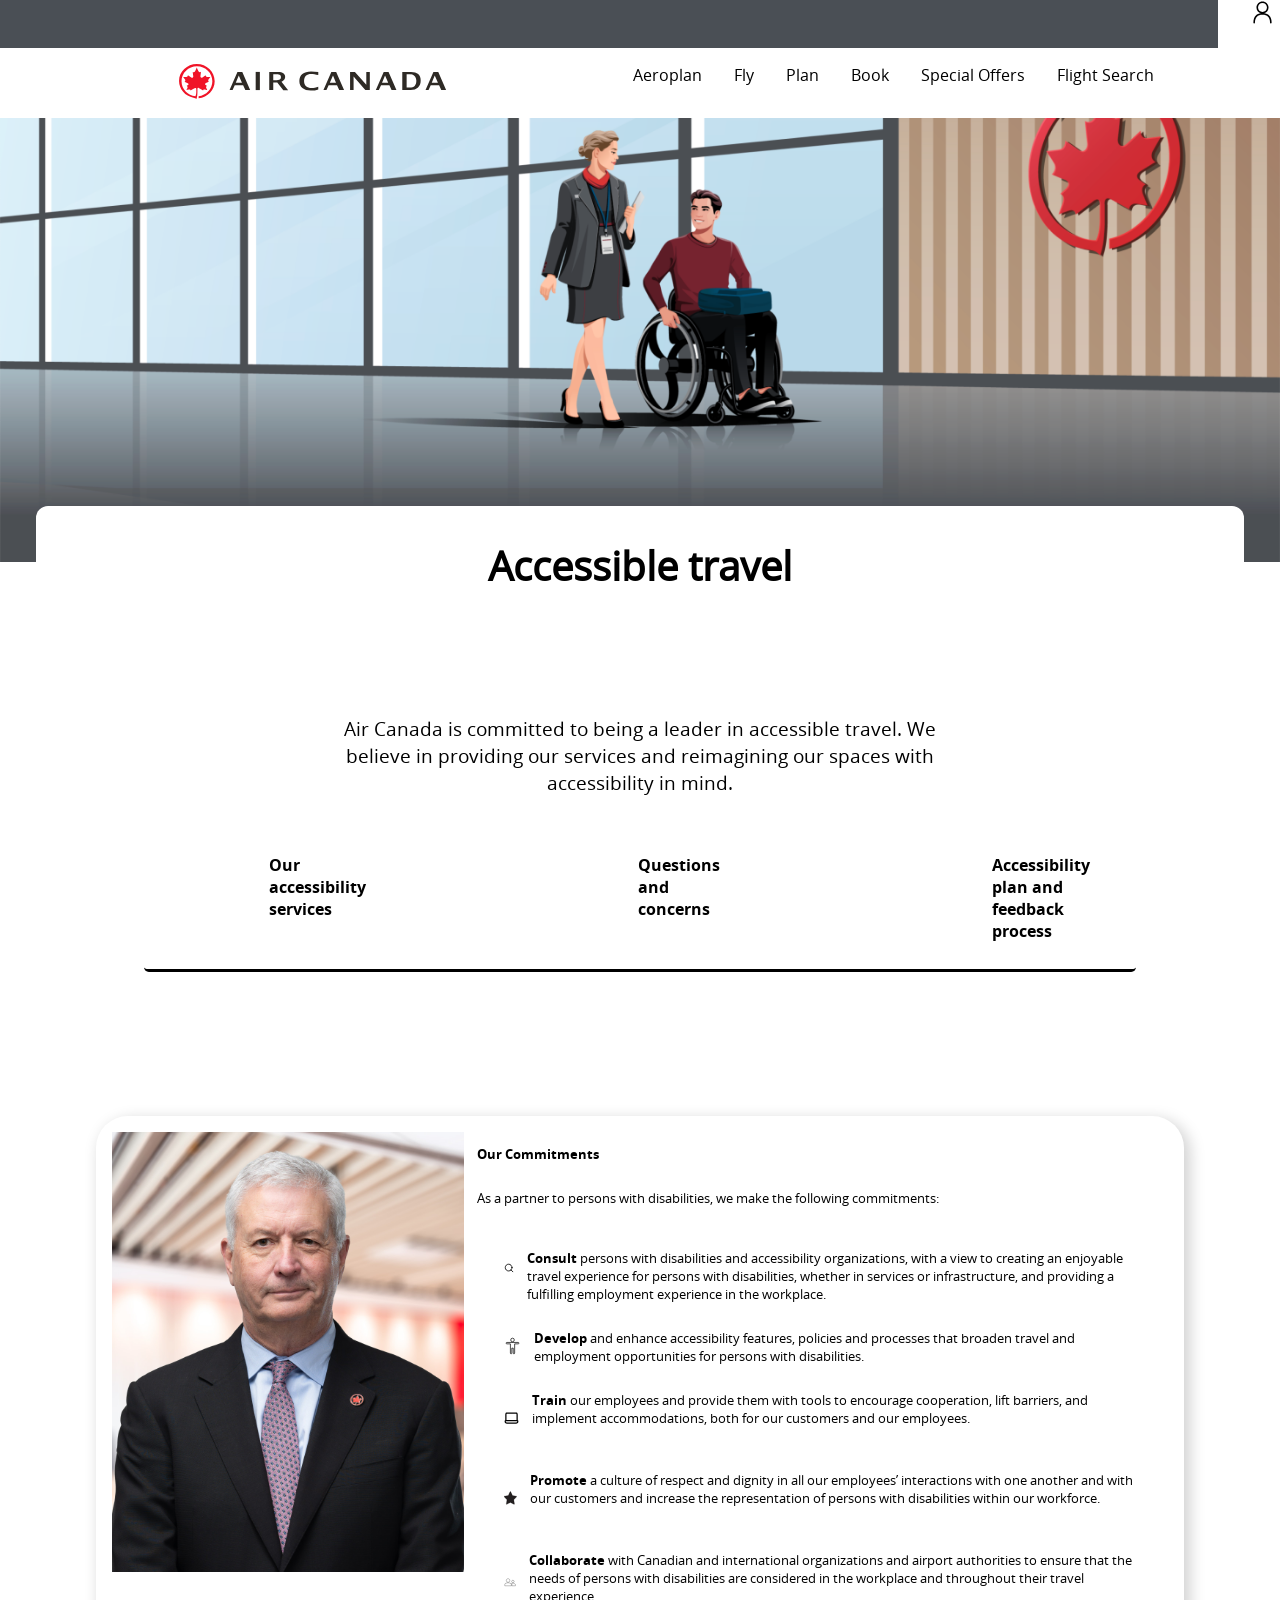
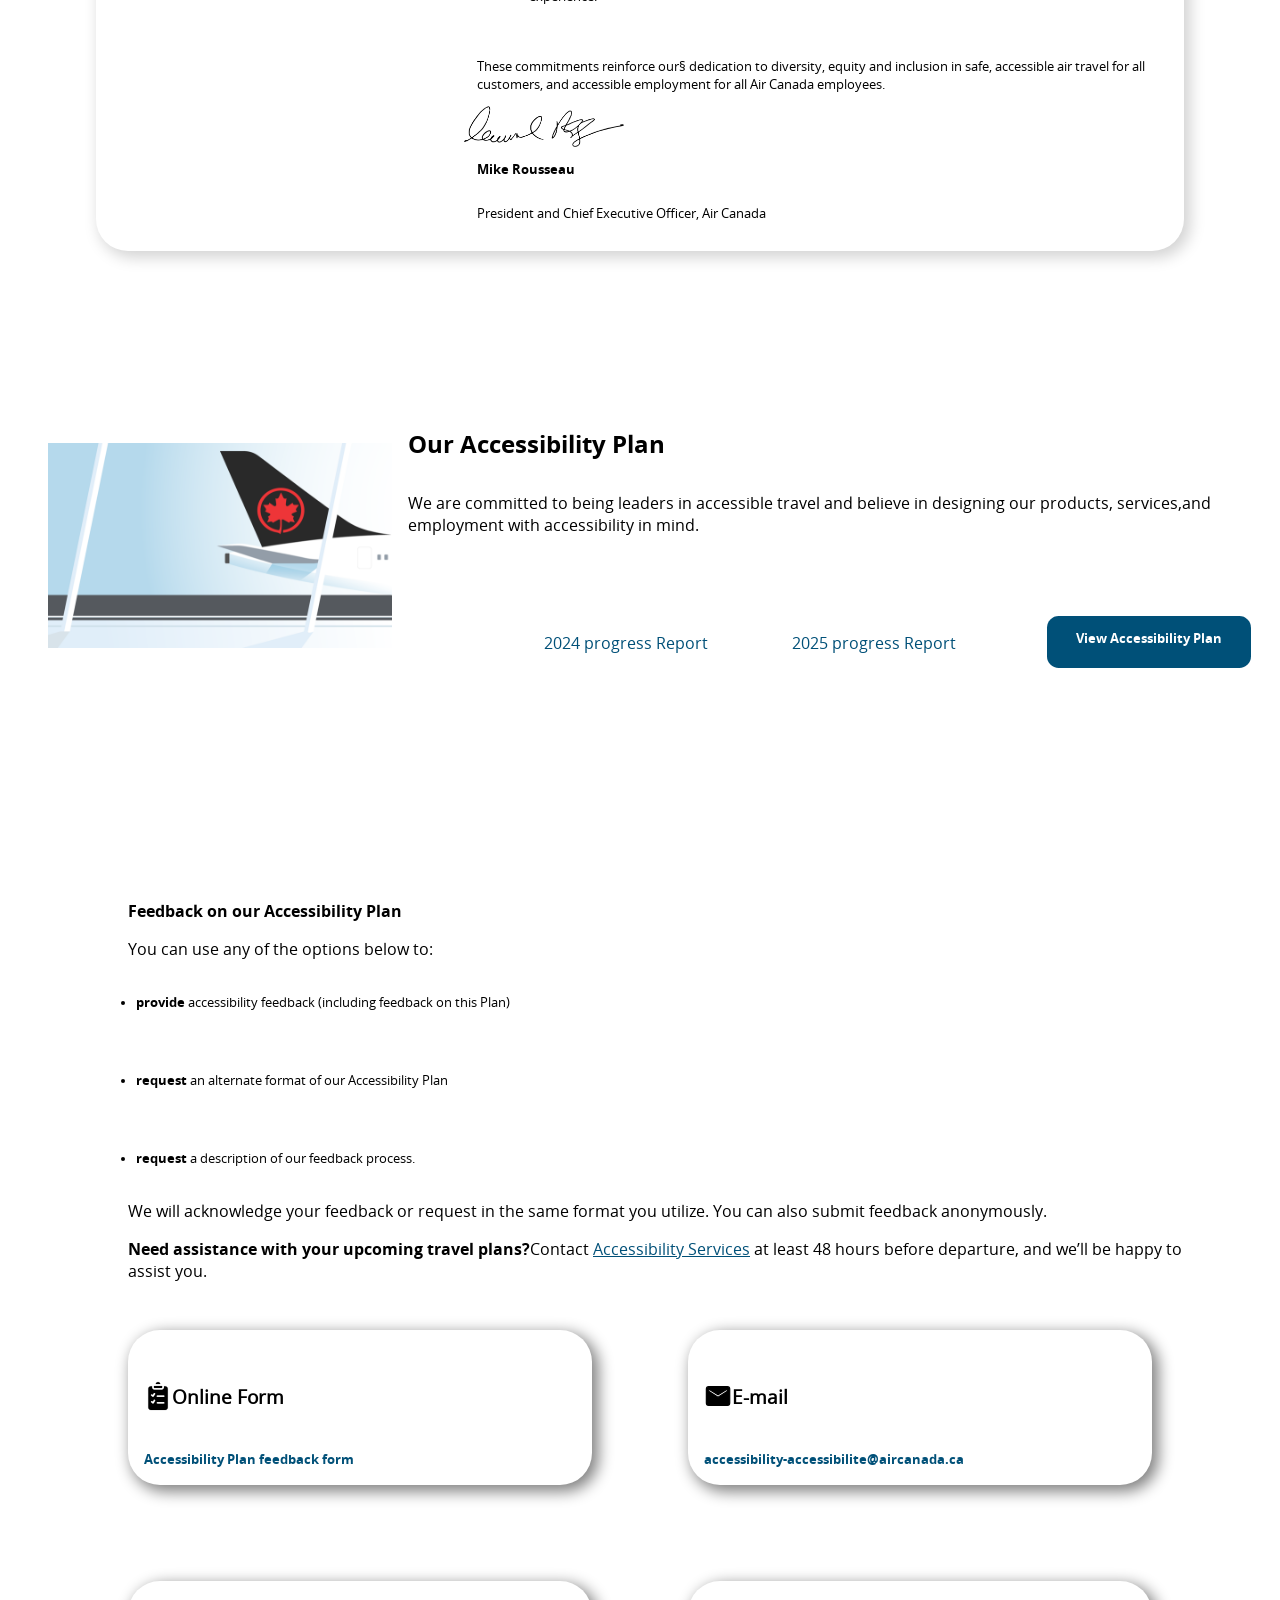
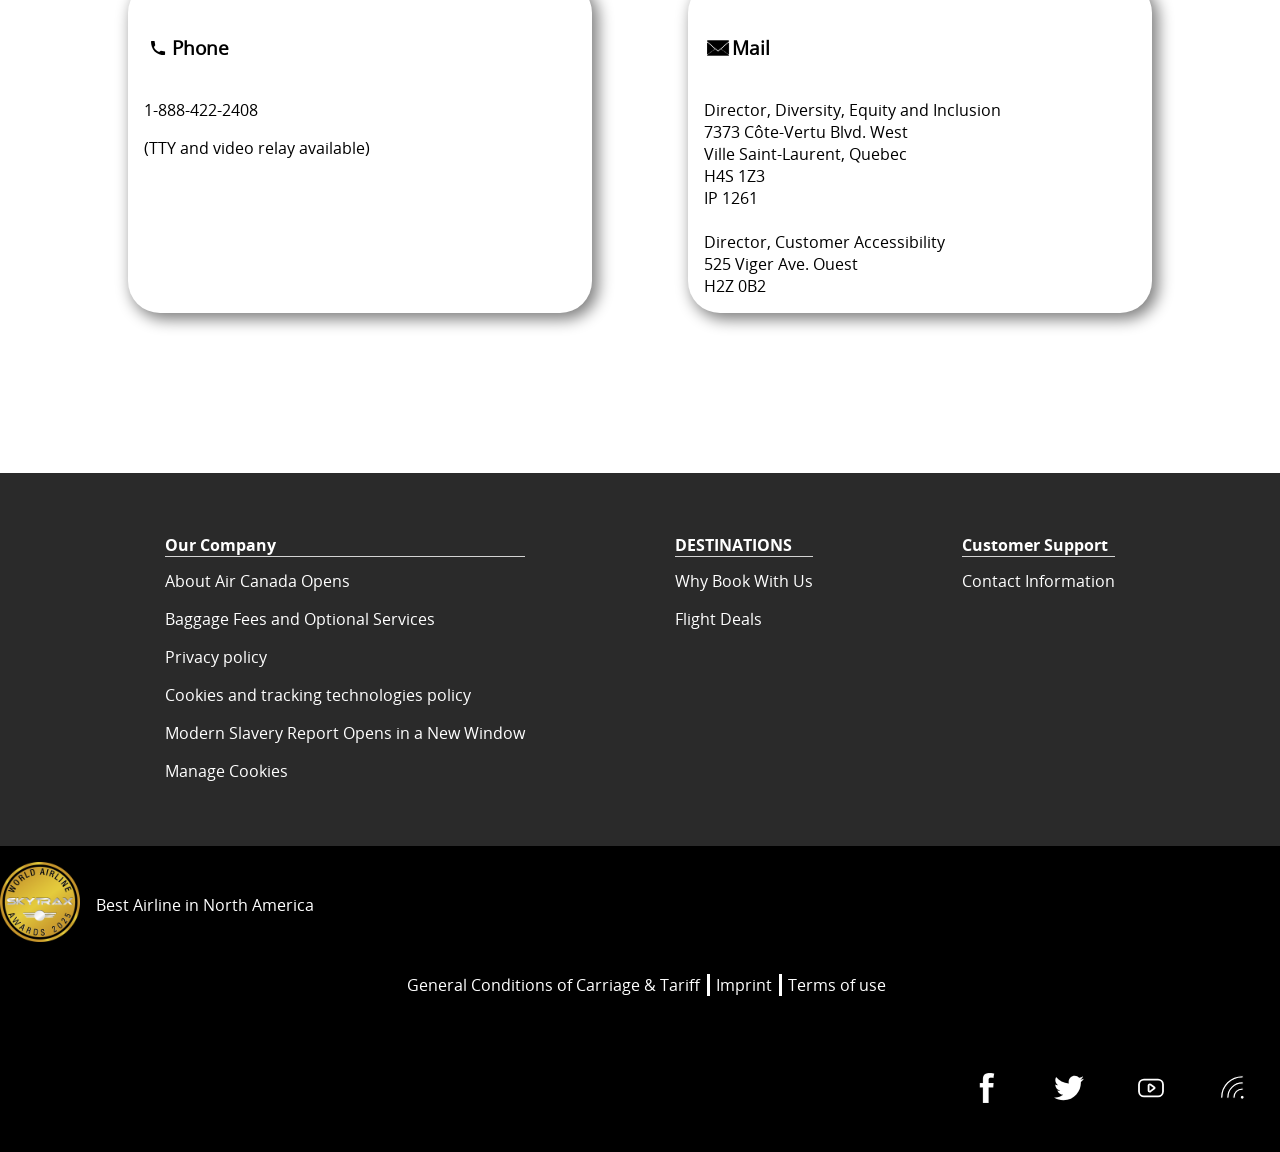
==== commit d455e4b0: "Add files via upload" ====
--- a/index.html
+++ b/index.html
@@ -20,12 +20,10 @@
 					<g id="SVGRepo_bgCarrier" stroke-width="0"></g>
 					<g id="SVGRepo_tracerCarrier" stroke-linecap="round" stroke-linejoin="round"></g>
 					<g id="SVGRepo_iconCarrier">
-						<path d="M2 12.32H22" stroke="#000000" stroke-width="1.5" stroke-linecap="round"
-							stroke-linejoin="round"></path>
-						<path d="M2 18.32H22" stroke="#000000" stroke-width="1.5" stroke-linecap="round"
-							stroke-linejoin="round"></path>
-						<path d="M2 6.32001H22" stroke="#000000" stroke-width="1.5" stroke-linecap="round"
-							stroke-linejoin="round"></path>
+						<path d="M2 12.32H22" stroke-width="1.5" stroke-linecap="round" stroke-linejoin="round"></path>
+						<path d="M2 18.32H22" stroke-width="1.5" stroke-linecap="round" stroke-linejoin="round"></path>
+						<path d="M2 6.32001H22" stroke-width="1.5" stroke-linecap="round" stroke-linejoin="round">
+						</path>
 					</g>
 				</svg>
 			</button>
@@ -33,13 +31,13 @@
 			<ul>
 				<form action="Search"></form>
 				<li><a href="Zoekbalk"> <svg width="25px" height="25px" viewBox="0 0 24 24" fill="none"
-							xmlns="http://www.w3.org/2000/svg" stroke="#ffffff">
+							xmlns="http://www.w3.org/2000/svg">
 							<g id="SVGRepo_bgCarrier" stroke-width="0"></g>
 							<g id="SVGRepo_tracerCarrier" stroke-linecap="round" stroke-linejoin="round"></g>
 							<g id="SVGRepo_iconCarrier">
 								<path
 									d="M15.7955 15.8111L21 21M18 10.5C18 14.6421 14.6421 18 10.5 18C6.35786 18 3 14.6421 3 10.5C3 6.35786 6.35786 3 10.5 3C14.6421 3 18 6.35786 18 10.5Z"
-									stroke="#ffffff" stroke-width="2" stroke-linecap="round" stroke-linejoin="round">
+									stroke-width="2" stroke-linecap="round" stroke-linejoin="round">
 								</path>
 							</g>
 						</svg></a></li>
@@ -54,22 +52,16 @@
 
 		<a href="Aircanada logo"><img src="./images/logo.aircanada.svg" alt="logo of Aircanada"></a>
 
-		<!-- <img src="./images/logo.aircanada.svg" alt="logo van aircanada"> -->
-		<!-- <a href="index.html"><img src="./images/logo.aircanada.svg" alt="logo van aircanada"></a> -->
-
-		<!-- de pop rechts boven in een a of gewoon svg? -->
 		<li><a href="tweedepagina.html"><svg width="25px" height="25px" viewBox="0 0 15 15" fill="none"
 					xmlns="http://www.w3.org/2000/svg">
 					<g id="SVGRepo_bgCarrier" stroke-width="0"></g>
 					<g id="SVGRepo_tracerCarrier" stroke-linecap="round" stroke-linejoin="round"></g>
 					<g id="SVGRepo_iconCarrier">
 						<path fill-rule="evenodd" clip-rule="evenodd"
-							d="M7.5 0.875C5.49797 0.875 3.875 2.49797 3.875 4.5C3.875 6.15288 4.98124 7.54738 6.49373 7.98351C5.2997 8.12901 4.27557 8.55134 3.50407 9.31167C2.52216 10.2794 2.02502 11.72 2.02502 13.5999C2.02502 13.8623 2.23769 14.0749 2.50002 14.0749C2.76236 14.0749 2.97502 13.8623 2.97502 13.5999C2.97502 11.8799 3.42786 10.7206 4.17091 9.9883C4.91536 9.25463 6.02674 8.87499 7.49995 8.87499C8.97317 8.87499 10.0846 9.25463 10.8291 9.98831C11.5721 10.7206 12.025 11.8799 12.025 13.5999C12.025 13.8623 12.2376 14.0749 12.5 14.0749C12.7623 14.075 12.975 13.8623 12.975 13.6C12.975 11.72 12.4778 10.2794 11.4959 9.31166C10.7244 8.55135 9.70025 8.12903 8.50625 7.98352C10.0187 7.5474 11.125 6.15289 11.125 4.5C11.125 2.49797 9.50203 0.875 7.5 0.875ZM4.825 4.5C4.825 3.02264 6.02264 1.825 7.5 1.825C8.97736 1.825 10.175 3.02264 10.175 4.5C10.175 5.97736 8.97736 7.175 7.5 7.175C6.02264 7.175 4.825 5.97736 4.825 4.5Z"
-							fill="#000000"></path>
+							d="M7.5 0.875C5.49797 0.875 3.875 2.49797 3.875 4.5C3.875 6.15288 4.98124 7.54738 6.49373 7.98351C5.2997 8.12901 4.27557 8.55134 3.50407 9.31167C2.52216 10.2794 2.02502 11.72 2.02502 13.5999C2.02502 13.8623 2.23769 14.0749 2.50002 14.0749C2.76236 14.0749 2.97502 13.8623 2.97502 13.5999C2.97502 11.8799 3.42786 10.7206 4.17091 9.9883C4.91536 9.25463 6.02674 8.87499 7.49995 8.87499C8.97317 8.87499 10.0846 9.25463 10.8291 9.98831C11.5721 10.7206 12.025 11.8799 12.025 13.5999C12.025 13.8623 12.2376 14.0749 12.5 14.0749C12.7623 14.075 12.975 13.8623 12.975 13.6C12.975 11.72 12.4778 10.2794 11.4959 9.31166C10.7244 8.55135 9.70025 8.12903 8.50625 7.98352C10.0187 7.5474 11.125 6.15289 11.125 4.5C11.125 2.49797 9.50203 0.875 7.5 0.875ZM4.825 4.5C4.825 3.02264 6.02264 1.825 7.5 1.825C8.97736 1.825 10.175 3.02264 10.175 4.5C10.175 5.97736 8.97736 7.175 7.5 7.175C6.02264 7.175 4.825 5.97736 4.825 4.5Z">
+						</path>
 					</g>
 				</svg></a></li>
-
-
 	</header>
 
 	<main>
@@ -88,8 +80,6 @@
 				Air Canada is committed to being a leader in accessible travel. We believe in providing our services and
 				reimagining our spaces with accessibility in mind.
 			</p>
-
-			<!-- space around llukt niet -->
 			<ul>
 				<li><a href="Our accessibility services">Our accessibility services</a></li>
 				<li><a href="Questions and concerns">Questions and concerns</a></li>
@@ -99,7 +89,6 @@
 
 
 		<section>
-			<!-- <section> -->
 			<h2>
 				Our Commitments
 			</h2>
@@ -115,7 +104,7 @@
 						<g id="SVGRepo_iconCarrier">
 							<path
 								d="M16.6725 16.6412L21 21M19 11C19 15.4183 15.4183 19 11 19C6.58172 19 3 15.4183 3 11C3 6.58172 6.58172 3 11 3C15.4183 3 19 6.58172 19 11Z"
-								stroke="#000000" stroke-width="2" stroke-linecap="round" stroke-linejoin="round"></path>
+								stroke-width="2" stroke-linecap="round" stroke-linejoin="round"></path>
 						</g>
 					</svg>
 					<p>
@@ -125,8 +114,7 @@
 					</p>
 				</li>
 				<li>
-					<svg fill="#000000" width="80px" height="60px" viewBox="0 0 24 24"
-						xmlns="http://www.w3.org/2000/svg">
+					<svg width="80px" height="60px" viewBox="0 0 24 24" xmlns="http://www.w3.org/2000/svg">
 						<g id="SVGRepo_bgCarrier" stroke-width="0"></g>
 						<g id="SVGRepo_tracerCarrier" stroke-linecap="round" stroke-linejoin="round"></g>
 						<g id="SVGRepo_iconCarrier">
@@ -149,7 +137,7 @@
 						<g id="SVGRepo_iconCarrier">
 							<path
 								d="M21 16V7.2C21 6.0799 21 5.51984 20.782 5.09202C20.5903 4.71569 20.2843 4.40973 19.908 4.21799C19.4802 4 18.9201 4 17.8 4H6.2C5.07989 4 4.51984 4 4.09202 4.21799C3.71569 4.40973 3.40973 4.71569 3.21799 5.09202C3 5.51984 3 6.0799 3 7.2V16M4.66667 20H19.3333C19.9533 20 20.2633 20 20.5176 19.9319C21.2078 19.7469 21.7469 19.2078 21.9319 18.5176C22 18.2633 22 17.9533 22 17.3333C22 17.0233 22 16.8683 21.9659 16.7412C21.8735 16.3961 21.6039 16.1265 21.2588 16.0341C21.1317 16 20.9767 16 20.6667 16H3.33333C3.02334 16 2.86835 16 2.74118 16.0341C2.39609 16.1265 2.12654 16.3961 2.03407 16.7412C2 16.8683 2 17.0233 2 17.3333C2 17.9533 2 18.2633 2.06815 18.5176C2.25308 19.2078 2.79218 19.7469 3.48236 19.9319C3.73669 20 4.04669 20 4.66667 20Z"
-								stroke="#000000" stroke-width="2" stroke-linecap="round" stroke-linejoin="round">
+								stroke-width="2" stroke-linecap="round" stroke-linejoin="round">
 							</path>
 						</g>
 					</svg>
@@ -163,7 +151,7 @@
 				<li>
 					<svg version="1.0" id="Layer_1" xmlns="http://www.w3.org/2000/svg"
 						xmlns:xlink="http://www.w3.org/1999/xlink" width="80px" height="80px" viewBox="0 0 64 64"
-						enable-background="new 0 0 64 64" xml:space="preserve" fill="#000000">
+						enable-background="new 0 0 64 64" xml:space="preserve">
 						<g id="SVGRepo_bgCarrier" stroke-width="0"></g>
 						<g id="SVGRepo_tracerCarrier" stroke-linecap="round" stroke-linejoin="round"></g>
 						<g id="SVGRepo_iconCarrier">
@@ -186,17 +174,16 @@
 						<g id="SVGRepo_bgCarrier" stroke-width="0"></g>
 						<g id="SVGRepo_tracerCarrier" stroke-linecap="round" stroke-linejoin="round"></g>
 						<g id="SVGRepo_iconCarrier">
-							<path d="M3 29.4C3 25.144 11.6613 23 16 23C20.3387 23 29 25.144 29 29.4V35H3V29.4Z"
-								fill="#000000"></path>
+							<path d="M3 29.4C3 25.144 11.6613 23 16 23C20.3387 23 29 25.144 29 29.4V35H3V29.4Z"></path>
 							<path
-								d="M23 14C23 17.8675 19.8675 21 16 21C12.1325 21 9 17.8675 9 14C9 10.1325 12.1325 7 16 7C19.8675 7 23 10.1325 23 14Z"
-								fill="#000000"></path>
+								d="M23 14C23 17.8675 19.8675 21 16 21C12.1325 21 9 17.8675 9 14C9 10.1325 12.1325 7 16 7C19.8675 7 23 10.1325 23 14Z">
+							</path>
 							<path
-								d="M40 18C40 20.7625 37.7625 23 35 23C32.2375 23 30 20.7625 30 18C30 15.2375 32.2375 13 35 13C37.7625 13 40 15.2375 40 18Z"
-								fill="#000000"></path>
+								d="M40 18C40 20.7625 37.7625 23 35 23C32.2375 23 30 20.7625 30 18C30 15.2375 32.2375 13 35 13C37.7625 13 40 15.2375 40 18Z">
+							</path>
 							<path fill-rule="evenodd" clip-rule="evenodd"
-								d="M31 35V29.4C31 28.0363 30.4684 26.8885 29.7194 25.9627C31.5696 25.3216 33.584 25 35 25C38.3375 25 45 26.7867 45 30.3333V35H31Z"
-								fill="#000000"></path>
+								d="M31 35V29.4C31 28.0363 30.4684 26.8885 29.7194 25.9627C31.5696 25.3216 33.584 25 35 25C38.3375 25 45 26.7867 45 30.3333V35H31Z">
+							</path>
 						</g>
 					</svg>
 					<p>
@@ -219,28 +206,23 @@
 			<p><strong>Mike Rousseau</strong></p>
 			<p>President and Chief Executive Officer, Air Canada</p>
 			<img hidden src="./images/foto-man.jpg" alt="photo of Mike Rousseau">
-
-
 		</section>
 
 
 		<section>
 			<h2>Our Accessibility Plan</h2>
-			<!-- <img src="./images/aircanadavliegtuig.png" alt="aircanada airplane"> -->
 			<img src="./images/airplane.png" alt="airplane">
 			<p>We are committed to being leaders in accessible travel and believe in designing our products,
 				services,and employment with accessibility in mind.
 			</p>
-
-			<ul>
-				<li> <a href="2024 progress Reportt">2024 progress Report</a></li>
+			<ul>
+				<li> <a href="2024 progress Reportt">2024 progress Report </a></li>
 				<li><a href="2025 progress Report">2025 progress Report</a></li>
 			</ul>
 			<button>
 				<li><a href="View Accessibility Plan">View Accessibility Plan</a></li>
 			</button>
 		</section>
-
 
 		<section>
 			<h2>Feedback on our Accessibility Plan</h2>
@@ -269,12 +251,11 @@
 
 			<ul>
 				<li>
-					<!-- mag er in de article alleen een svg en h3, dus geen li en adress,p -->
 					<article>
 						<h3>
-							<svg fill="#000000" height="64px" width="64px" version="1.1" id="Capa_1"
-								xmlns="http://www.w3.org/2000/svg" xmlns:xlink="http://www.w3.org/1999/xlink"
-								viewBox="0 0 226.834 226.834" xml:space="preserve">
+							<svg height="64px" width="64px" version="1.1" id="Capa_1" xmlns="http://www.w3.org/2000/svg"
+								xmlns:xlink="http://www.w3.org/1999/xlink" viewBox="0 0 226.834 226.834"
+								xml:space="preserve">
 								<g id="SVGRepo_bgCarrier" stroke-width="0"></g>
 								<g id="SVGRepo_tracerCarrier" stroke-linecap="round" stroke-linejoin="round"></g>
 								<g id="SVGRepo_iconCarrier">
@@ -292,8 +273,7 @@
 				<li>
 					<article>
 						<h3>
-							<svg xmlns="http://www.w3.org/2000/svg" fill="#000000" width="64px" height="64px"
-								viewBox="0 0 24 24">
+							<svg xmlns="http://www.w3.org/2000/svg" width="64px" height="64px" viewBox="0 0 24 24">
 								<g id="SVGRepo_bgCarrier" stroke-width="0"></g>
 								<g id="SVGRepo_tracerCarrier" stroke-linecap="round" stroke-linejoin="round"></g>
 								<g id="SVGRepo_iconCarrier">
@@ -315,8 +295,7 @@
 				<li>
 					<article>
 						<h3>
-							<svg fill="#000000" width="64px" height="64px" viewBox="0 0 1024 1024"
-								xmlns="http://www.w3.org/2000/svg">
+							<svg width="64px" height="64px" viewBox="0 0 1024 1024" xmlns="http://www.w3.org/2000/svg">
 								<g id="SVGRepo_bgCarrier" stroke-width="0"></g>
 								<g id="SVGRepo_tracerCarrier" stroke-linecap="round" stroke-linejoin="round"></g>
 								<g id="SVGRepo_iconCarrier">
@@ -338,7 +317,7 @@
 				<li>
 					<article>
 						<h3>
-							<svg fill="#000000" width="64px" height="64px" viewBox="-4 0 32 32" version="1.1"
+							<svg width="64px" height="64px" viewBox="-4 0 32 32" version="1.1"
 								xmlns="http://www.w3.org/2000/svg">
 								<g id="SVGRepo_bgCarrier" stroke-width="0"></g>
 								<g id="SVGRepo_tracerCarrier" stroke-linecap="round" stroke-linejoin="round"></g>
@@ -371,8 +350,6 @@
 		</section>
 	</main>
 
-
-	<!-- een article in de sections van mijn footer? -->
 	<footer>
 		<div>
 			<section>
@@ -424,7 +401,7 @@
 			<nav>
 				<ul>
 					<li>
-						<a href="facebook"><svg fill="#ffffff" height="30px" width="30px" version="1.1" id="Layer_1"
+						<a href="facebook"><svg height="30px" width="30px" version="1.1" id="Layer_1"
 								xmlns="http://www.w3.org/2000/svg" xmlns:xlink="http://www.w3.org/1999/xlink"
 								viewBox="-337 273 123.5 256" xml:space="preserve" stroke="#ffffff">
 								<g id="SVGRepo_bgCarrier" stroke-width="0"></g>
@@ -437,7 +414,7 @@
 							</svg></a>
 					</li>
 					<li>
-						<a href="twitter"><svg fill="#ffffff" version="1.1" xmlns="http://www.w3.org/2000/svg"
+						<a href="twitter"><svg version="1.1" xmlns="http://www.w3.org/2000/svg"
 								xmlns:xlink="http://www.w3.org/1999/xlink" width="30px" height="30px"
 								viewBox="0 0 512 512" xml:space="preserve" stroke="#ffffff">
 								<g id="SVGRepo_bgCarrier" stroke-width="0"></g>
@@ -459,8 +436,7 @@
 								<g id="SVGRepo_iconCarrier">
 									<path fill-rule="evenodd" clip-rule="evenodd"
 										d="M18.168 19.0028C20.4724 19.0867 22.41 17.29 22.5 14.9858V9.01982C22.41 6.71569 20.4724 4.91893 18.168 5.00282H6.832C4.52763 4.91893 2.58998 6.71569 2.5 9.01982V14.9858C2.58998 17.29 4.52763 19.0867 6.832 19.0028H18.168Z"
-										stroke="#ffffff" stroke-width="1.5" stroke-linecap="round"
-										stroke-linejoin="round">
+										stroke-width="1.5" stroke-linecap="round" stroke-linejoin="round">
 									</path>
 									<path fill-rule="evenodd" clip-rule="evenodd"
 										d="M12.008 9.17784L15.169 11.3258C15.3738 11.4454 15.4997 11.6647 15.4997 11.9018C15.4997 12.139 15.3738 12.3583 15.169 12.4778L12.008 14.8278C11.408 15.2348 10.5 14.8878 10.5 14.2518V9.75184C10.5 9.11884 11.409 8.77084 12.008 9.17784Z"
@@ -471,7 +447,7 @@
 							</svg></a>
 					</li>
 					<li>
-						<a href="internet"></a><svg fill="#ffffff" width="6=30px" height="30px" viewBox="0 0 24 24"
+						<a href="internet"></a><svg width="6=30px" height="30px" viewBox="0 0 24 24"
 							xmlns="http://www.w3.org/2000/svg" stroke="#ffffff">
 							<g id="SVGRepo_bgCarrier" stroke-width="0"></g>
 							<g id="SVGRepo_tracerCarrier" stroke-linecap="round" stroke-linejoin="round"></g>
--- a/styles/style.css
+++ b/styles/style.css
@@ -1,10 +1,22 @@
 :root {
-	--wit: white;
-	--lichtgrijs: lightgray;
-	--donkergrijs: #4A4F55;
-	--lichtzwart: #2A2A2A;
-	--zwart: black;
-	--blauw: #005078
+	--white: white;
+	--lightgrey: lightgray;
+	--darkgrey: #4A4F55;
+	--lightblack: #2A2A2A;
+	--black: black;
+	--bg: white;
+	--blue: #005078;
+	--hover: lightskyblue;
+}
+
+@media (prefers-color-scheme: dark) {
+	:root {
+		--white: black;
+		--text: white;
+		--blue: darkturquoise;
+		--hover: lightskyblue;
+		--black: white;
+	}
 }
 
 .visually-hidden {
@@ -47,8 +59,9 @@
 	margin: 0;
 	padding: 0;
 }
-
-h1,
+h1{
+	font-family: opensans-regular;
+}
 h2 {
 	font-family: opensans-bold;
 }
@@ -58,7 +71,7 @@
 }
 
 a {
-	color: var(--zwart);
+	color: var(--black);
 	text-decoration: none;
 	font-family: opensans-regular;
 }
@@ -72,13 +85,42 @@
 
 }
 
-h1 {
-
-	position: absolute;
-	align-items: center;
-	font-size: 36px;
-	font-weight: 600;
-	letter-spacing: 0.2px;
+/* kon img niet veranderen naar een andere, code van chatgpt filter: invert(1) brightness(2)*/
+@media (prefers-color-scheme: dark) {
+	header img{
+		filter: invert(1) brightness(2);
+	}
+}
+
+header > li svg{
+	fill: var(--black);
+}
+
+nav button svg{
+	stroke: var(--black);
+}
+
+nav ul svg{
+	stroke: var(--black);
+}
+
+body {
+	background-color: var(--white);
+	color: var(--black);
+}
+
+footer svg{
+	fill: var(--white);
+	stroke: var(--white);
+}
+
+footer li:nth-of-type(3) svg {
+	fill: none;
+	stroke: var(--white);
+	
+}
+footer p{
+	color: var(--white);
 }
 
 header {
@@ -98,7 +140,6 @@
 	margin-left: auto;
 	margin-right: auto;
 }
-
 
 header nav button {
 	border: none;
@@ -115,7 +156,7 @@
 }
 
 header nav ul {
-	background-color: var(--donkergrijs);
+	background-color: var(--darkgrey);
 	position: fixed;
 	top: 0;
 	bottom: 0;
@@ -136,24 +177,36 @@
 
 header nav li a {
 	display: inline;
-	color: var(--wit);
+	color: var(--white);
 
 }
 
 header nav li {
-	border-bottom: solid var(--lichtzwart);
+	border-bottom: solid var(--lightblack);
 }
 
 header nav ul li:nth-of-type(1) {
-	background-color: var(--lichtzwart);
-}
-
+	background-color: var(--lightblack);
+}
 
 header nav ul.is-open {
 	translate: 0%;
 }
 
 @media (min-width:54em) {
+
+	nav {
+		order: 0;
+	}
+
+	header > a:last-of-type,
+	nav a {
+		flex-direction: row;
+	}
+
+	main section:nth-of-type(2) img {
+		display: block;
+	}
 
 	header {
 		display: grid;
@@ -169,13 +222,13 @@
 		gap: 2em;
 		padding-top: 1em;
 		background-color: var(--white);
-		border-top: solid 3em var(--donkergrijs);
+		border-top: solid 3em var(--darkgrey);
 	}
 
 	header > a {
 		grid-row: 1 / span 2;
 		padding: 1em;
-		border-top: solid 3em var(--donkergrijs);
+		border-top: solid 3em var(--darkgrey);
 	}
 
 	header nav li {
@@ -190,17 +243,53 @@
 	}
 
 	header nav ul a {
-		color: var(--zwart);
+		color: var(--black);
 		font-size: medium;
 	}
 
 	header nav ul a:hover {
-		color: var(--blauw);
+		color: var(--blue);
 	}
 
 	header nav ul li:nth-of-type(1) {
 		background: none;
 	}
+}
+
+h1 {
+	position: absolute;
+	align-items: center;
+	font-size: 2.5em;
+	font-weight: 600;
+}
+
+/* aangepaste code van chatgpt */
+/* .hero h1 {
+    font-size: 3rem;
+    font-weight: bold;
+    text-align: center;
+    background: white;
+    padding: 2rem 1rem;
+    border-radius: 20px;
+    max-width: 90%;
+    margin: -60px auto 0 auto;
+    position: relative;
+    z-index: 10;
+} */
+	
+main > section:nth-of-type(2) p,
+main > ul:nth-of-type(1),
+h1 {
+	text-align: center;
+	align-content: center;
+	background-color: var(--white);
+	padding: 2rem 1.5rem;
+	border-radius: 0.6em;
+	width: 70%;
+	max-width: 25em;
+	margin-top: -1.5em;
+	position: relative;
+	z-index: 10;
 }
 
 main > section:nth-of-type(2) p {
@@ -221,23 +310,16 @@
 }
 
 main section:nth-of-type(2) a:hover{
-	border-bottom-style: solid var(--blauw);
+	border-bottom-style: solid var(--blue);
 	border-width: medium;
 }
-
-
-
-
-
-
-
 
 footer h2 {
 	font-size: medium;
 }
 
 footer {
-	background-color: black;
+	background-color: var(--black);
 	width: 100%;
 	margin-top: 2em;
 }
@@ -245,7 +327,7 @@
 footer h2,
 footer a,
 footer p {
-	color: white;
+	color: var(--white);
 }
 
 div {
@@ -257,14 +339,13 @@
 	margin-bottom: 1em;
 }
 
-
 div ul {
 	padding: 0;
 	margin: auto;
 }
 
 div h2 {
-	border-bottom: solid 0.01em var(--lichtgrijs);
+	border-bottom: solid 0.01em var(--lightgrey);
 }
 
 div section:nth-of-type(1) {
@@ -302,7 +383,7 @@
 footer > section:nth-of-type(2) li:nth-of-type(1),
 footer > section:nth-of-type(2) li:nth-of-type(2){
 	padding-right: 0.5em;
-	border-right: solid var(--wit);
+	border-right: solid var(--white);
 }
 
 footer > section:nth-of-type(2){
@@ -314,7 +395,6 @@
 	display: flex;
 	justify-content: center;
 	flex-direction: row;
-	/* gap: 2em; */
 }
 
 footer > section:nth-of-type(3){
@@ -329,7 +409,7 @@
 	div {
 		display: flex;
 		flex-direction: row;
-		background-color: var(--lichtzwart);
+		background-color: var(--lightblack);
 		padding: 3em;
 		justify-content: space-evenly;
 	}
@@ -342,7 +422,6 @@
 	footer section img {
 		width: 5em;
 	}
-
 
 	footer > section:nth-of-type(1) {
 		display: flex;
--- a/styles/indexpagina.css
+++ b/styles/indexpagina.css
@@ -1,221 +1,32 @@
 
-/* 
-body {
-	margin: 0;
-	padding: 0;
-}
-
-@font-face {
-
-	font-family: opensans-regular;
-	src: url(../fonts/opensans-regular.woff);
-}
-
-@font-face {
+/* section 1 and 2 */
+
+main section:nth-of-type(2)>li:nth-of-type(1) {
 	font-family: opensans-bold;
-	src: url(../fonts/opensans-bold\ .woff);
-} */
-
-html[data-theme='light'] {
-	color-scheme: light;
-}
-
-
-/* body {
-	overflow-x: hidden;
-}
-
-main {
-	display: flex;
-	flex-direction: column;
-	gap: 3em;
-}
-
-body {
-	margin: 0;
-	padding: 0;
-} */
-
-/* 
-h1,
-h2 {
-	font-family: opensans-bold;
-}
-
-p {
-	font-family: opensans-regular;
-}
-
-a {
-	color: var(--zwart);
-	text-decoration: none;
-	font-family: opensans-regular;
-}
-
-li {
-	list-style-type: none;
-}
-
-strong {
-	font-family: opensans-bold;
-
-} */
-
-/* font veranderen */
+}
+
+main svg {
+	fill: var(--black);
+	stroke: var(--black);
+}
+
+main section:nth-of-type(3) ul svg:nth-of-type(1) {
+	fill: none;
+}
+
 article address a {
 	font-family: opensans-regular;
 	text-decoration: none;
 	font-style: normal;
 }
 
-/* 
-section:nth-of-type(1){
-	position:relative;
-} */
-
-/* h1 {
-
-	position: absolute;
-	align-items: center;
-	font-size: 36px;
-	font-weight: 600;
-	letter-spacing: 0.2px;
-}
-
-header {
-	display: flex;
-}
-
-header > a {
-	width: 100%;
-	display: block;
-	margin-left: auto;
-	margin-right: auto;
-} */
-
-/* 
-header img {
-	width: 35%;
-	display: block;
-	margin-left: auto;
-	margin-right: auto;
-	
-}
-
-
-header nav button {
-	border: none;
-	padding: 0 0 0 0;
-	background: none;
-	position: sticky;
-	z-index: 12;
-	top: 0;
-}
-
-header nav a {
-	color: var(--white);
-	font-size: x-large;
-} */
-
-
-/* header nav ul {
-	background-color: var(--donkergrijs);
-	position: fixed;
-	top: 0;
-	bottom: 0;
-	left: 0;
-	right: 0;
-	z-index: 11;
-	margin: 0;
-
-	translate: -100%;
-
-	padding-top: 3em;
-	padding-left: 0.5em;
-	display: flex;
-	flex-direction: column;
-	gap: 2em;
-
-}
-
-header nav li a {
-	display: inline;
-	color: var(--wit);
-
-}
-
-header nav li {
-	border-bottom: solid var(--lichtzwart);
-}
-
-header nav ul li:nth-of-type(1) {
-	background-color: var(--lichtzwart);
-}
-
-
-header nav ul.is-open {
-	translate: 0%;
-} */
-
-/* @media (min-width:54em) {
-
-	header {
-		display: grid;
-		grid-template-columns: 10fr 10fr 0.5fr;
-		gap: 2em;
-	}
-
-	header nav ul {
-		position: static;
-		translate: none;
-		display: flex;
-		flex-direction: row-reverse;
-		gap: 2em;
-		padding-top: 1em;
-		background-color: var(--white);
-		border-top: solid 3em var(--donkergrijs);
-	}
-
-	header > a {
-		grid-row: 1 / span 2;
-		padding: 1em;
-		border-top: solid 3em var(--donkergrijs);
-	}
-
-	header nav li {
-		display: inline-block;
-		background: none;
-		border-bottom: none;
-	}
-
-	header nav button,
-	header nav li svg {
-		display: none;
-	}
-
-	header nav ul a {
-		color: var(--zwart);
-		font-size: medium;
-	}
-
-	header nav ul a:hover {
-		color: var(--blauw);
-	}
-
-	header nav ul li:nth-of-type(1) {
-		background: none;
-	}
-} */
-
-/* index */
-main > section:nth-of-type(1) {
+main>section:nth-of-type(1) {
 	display: flex;
 	flex-direction: column-reverse;
 	align-items: center;
 }
 
 
-/* index */
 main > section:nth-of-type(1) img {
 	max-width: 100%;
 	display: flex;
@@ -224,15 +35,13 @@
 	width: 100%;
 }
 
-
-/* eerste section met h1 , index*/
-main > section:nth-of-type(2) p,
-main > ul:nth-of-type(1),
+/* aangepaste code van chatgpt */
+main>section:nth-of-type(2) p,
+main>ul:nth-of-type(1),
 h1 {
 	text-align: center;
 	align-content: center;
-
-	background: white;
+	background-color: var(--white);
 	padding: 2rem 1.5rem;
 	border-radius: 0.6em;
 	width: 70%;
@@ -243,11 +52,11 @@
 	z-index: 10;
 }
 
-main > section:nth-of-type(2) p{
+main>section:nth-of-type(2) p {
 	margin-top: -5em;
 }
 
-main section:nth-of-type(2) > ul {
+main section:nth-of-type(2)>ul {
 	display: grid;
 	grid-template-columns: 2fr 2fr 2fr;
 	justify-content: space-evenly;
@@ -256,33 +65,15 @@
 	font-weight: bolder;
 }
 
-/* main section:nth-of-type(2) {
-	border-bottom-style: solid;
-	border-width: medium;
-	margin-top: -1em;
-} */
-
-/* main section:nth-of-type(2) a {
-	font-family: opensans-bold;
-	transition: .2s;
-} */
-
-/* main section:nth-of-type(2) a:hover {
-	border-bottom-style: solid;
-	border-width: medium;
-
-} */
-
 @media (min-width:54em) {
-
-	main > section:nth-of-type(2) p,
-	main > ul:nth-of-type(1) {
+	main>section:nth-of-type(2) p,
+	main>ul:nth-of-type(1) {
 		text-align: center;
 		align-content: center;
 		margin-top: 3em;
-		background: white;
+		background-color: var(--white);
 		padding: 1em;
-		border-radius: 20px;
+		border-radius: 1.5em;
 		width: 100%;
 		max-width: 60%;
 		gap: 0;
@@ -306,7 +97,7 @@
 	}
 
 	main > section:nth-of-type(2) {
-		background: white;
+		background-color: var(--white);
 		border-radius: 2em;
 		margin-left: 9em;
 		margin-right: 9em;
@@ -315,24 +106,19 @@
 
 	}
 
-	main section:nth-of-type(2)>ul li {
+	main section:nth-of-type(2) > ul li {
 		display: grid;
 		grid-template-columns: 2fr 2fr 2fr;
 		justify-content: space-evenly;
-		padding: 1em;
 		padding-top: 2em;
 		font-size: medium;
 		font-weight: bolder;
-		background-color: var(--wit);
 		z-index: 10;
-		margin-top: 0;
 		gap: 0;
 	}
 
 	main section:nth-of-type(2) a {
 		font-family: opensans-bold;
-		/* border-bottom-style: solid;
-        padding-bottom: 1.5em; */
 		border-width: medium;
 		padding-left: 7em;
 		padding-right: 10em;
@@ -340,30 +126,34 @@
 
 }
 
-
 main section:nth-of-type(2) a:hover {
-	color: #005078;
-}
-
-/* hoe verander ik de lettertype van alleen deze a element */
-main section:nth-of-type(2)>li:nth-of-type(1) {
-	font-family: opensans-bold;
-}
-
-/* de sectie met h1 kan ik niet selecterem, de tweede sectie met h2 wordt mee veranderd */
-/*  heb de eerste foto verlaagd */
-
+	color: var(--blue);
+}
+
+main > section:nth-of-type(1) li {
+	display: flex;
+	flex-direction: row;
+}
+
+main > section:nth-of-type(2) li {
+	display: flex;
+	flex-direction: row;
+}
+
+main section:nth-of-type(2) img {
+	display: none;
+}
+
+/* section 3 */
 main section:nth-of-type(3) {
-	/* background-color:violet; */
 	border-radius: 2rem;
-	border: 0.020rem var(--lichtzwart);
+	border: 0.020rem var(--lightblack);
 	margin: 1rem;
 	padding: 1rem;
-	box-shadow: 1px 1px 20px 2px var(--lichtgrijs);
+	box-shadow: 0.3em 0.3em 0.9em 0.1em var(--lightgrey);
 }
 
 main section:nth-of-type(3) svg {
-	/* width: 10em; */
 	padding-right: 1em;
 }
 
@@ -372,7 +162,7 @@
 	flex-direction: row;
 }
 
-main > section:nth-of-type(3) img:nth-of-type(1) {
+main>section:nth-of-type(3) img:nth-of-type(1) {
 	width: 10em;
 }
 
@@ -404,74 +194,20 @@
 	}
 
 	main section:nth-of-type(3) svg {
-		/* width: 10em; */
 		padding: 0;
 	}
-
-
-	/* section:nth-of-type(3) li > p:nth-of-type(1){
-        scroll-snap-type: ;
-     } */
-
-
-
-}
-
-
-
-
-
-
-
-
-
-main > section:nth-of-type(1) li {
-	display: flex;
-	flex-direction: row;
-}
-
-main > section:nth-of-type(2) li {
-	display: flex;
-	flex-direction: row;
-}
-
-
-
-main section:nth-of-type(2) img {
-	display: none;
-}
-
-
-
-/* 
-img p :nth-of-type(3){
-	display: flex;
-	justify-content: space-around;
-    padding: 1em;
-    background-color: blueviolet;
- } */
-
-
-
-
-
-
-/* main section:nth-of-type(4) > h2,
-main section:nth-of-type(4) > img{
-	display: flex;
-	flex-direction: column
-} */
+}
+
+/* section 4 */
 
 main section:nth-of-type(4) {
-	/* background-color: chocolate; */
 	border-radius: 2rem;
-	border: 0.020rem var(--lichtzwart);
+	border: 0.020rem var(--lightblack);
 	margin: 1rem;
-	box-shadow: 1px 1px 20px 2px var(--lichtgrijs);
+	box-shadow: 0.3em 0.3em 0.9em 0.1emvar(--lightgrey);
 	display: grid;
 	flex-direction: column;
 	overflow: hidden;
-	/* padding: 1em; */
 }
 
 main section:nth-of-type(4) h2,
@@ -483,9 +219,8 @@
 main section:nth-of-type(4) a {
 	display: inline-block;
 	margin: 0 1rem 0.5rem 1rem;
-	color: var(--blauw);
-}
-
+	color: var(--blue);
+}
 
 main section:nth-of-type(4) img {
 	order: -1;
@@ -493,12 +228,10 @@
 	display: block;
 	width: 100%;
 	height: auto;
-
-}
-
-main section:nth-of-type(4) > ul {
+}
+
+main section:nth-of-type(4)>ul {
 	display: grid;
-	/* flex-direction: column; */
 	font-size: medium;
 	gap: 10%;
 	margin-left: -2em;
@@ -516,18 +249,15 @@
 	padding-top: 1rem;
 	padding-bottom: 1rem;
 	border-radius: 0.9em;
-	background-color: #005078;
+	background-color: var(--blue);
 	cursor: pointer;
 	margin-left: -0.2em;
 	font-size: small;
-
 	display: inline-block;
 	width: auto;
 	margin-right: 8em;
 	margin-left: 1em;
 	margin-bottom: 1em;
-	/* padding-left: 0;
-    padding-right: 0; */
 }
 
 section:nth-of-type(4) button:hover {
@@ -536,30 +266,27 @@
 }
 
 section:nth-of-type(4) button:focus-visible {
-	box-shadow: 1 var(--zwart);
+	box-shadow: 1 var(--black);
 	translate: 0 -.5em;
 	outline: none;
 }
 
 section:nth-of-type(4) button:active {
-	background-color: var(--lichtgrijs);
+	background-color: var(--lightgrey);
 	box-shadow: none;
 	translate: 0 0;
 }
 
-
 [aria-label="drukknop"] button:active {
-	background-color: white;
+	background-color: var(--white);
 	box-shadow: none;
 	translate: 0 0;
 }
-
 
 @media (min-width:54em) {
 	section:nth-of-type(4) {
 		display: grid;
 		grid-template-columns: 1fr 2fr;
-		/* grid-template-rows: auto 1fr auto; */
 		align-items: start;
 		gap: 0;
 		overflow: hidden;
@@ -583,7 +310,6 @@
 		display: block;
 		grid-column-start: 2;
 		grid-column-end: 4;
-
 	}
 
 	main section:nth-of-type(4) p {
@@ -598,11 +324,9 @@
 	main section:nth-of-type(4) ul {
 		grid-column: 2;
 		grid-row: 4 / span 4;
-		/* margin: 0em; */
 		display: flex;
 		flex-direction: row;
 		margin-left: 8em;
-
 	}
 
 	main section:nth-of-type(4) button {
@@ -615,18 +339,13 @@
 	section:nth-of-type(4) svg {
 		width: 10%;
 	}
-
-}
-
-
-
-
-
+}
+
+/* section 5 */
 
 section:nth-of-type(5) h2 {
 	font-size: medium;
 	margin-left: 2em;
-
 }
 
 section:nth-of-type(5)>p {
@@ -634,33 +353,39 @@
 	margin-left: 2em;
 }
 
-section:nth-of-type(5) > ul:nth-of-type(1) {
+section:nth-of-type(5)>ul:nth-of-type(1) {
 	font-size: small;
 }
 
-section:nth-of-type(5) > ul:nth-of-type(1)>li {
+section:nth-of-type(5)>ul:nth-of-type(1)>li {
 	display: list-item;
 	list-style-type: disc;
 	line-height: 2em;
 }
 
-section:nth-of-type(5) p > a {
-	color: var(--blauw);
-	text-decoration: underline var(--blauw);
+section:nth-of-type(5) p>a {
+	color: var(--blue);
+	text-decoration: underline var(--blue);
 }
 
 section:nth-of-type(5) li:nth-of-type(1) a {
-	color: var(--blauw);
+	color: var(--blue);
 	font-family: opensans-bold;
 	font-size: small;
 }
 
 section:nth-of-type(5) li:nth-of-type(2) a {
-	color: var(--blauw);
+	color: var(--blue);
 	font-family: opensans-bold;
 	font-size: small;
 }
 
+section:nth-of-type(5) article li:nth-of-type(2),
+section:nth-of-type(5) article li:nth-of-type(3),
+section:nth-of-type(5) article li:nth-of-type(4) {
+	border-top: solid var(--lightgrey);
+}
+
 section:nth-of-type(5) h3 {
 	display: flex;
 	align-items: center;
@@ -670,17 +395,14 @@
 	width: 1.5em;
 }
 
-section:nth-of-type(5) > ul:nth-of-type(2) {
-	/* background-color:violet; */
+section:nth-of-type(5)>ul:nth-of-type(2) {
 	border-radius: 1rem;
-	border: 0.020rem var(--lichtzwart);
+	border: 0.020rem var(--lightblack);
 	margin: 1rem;
 	padding: 1rem;
-	/* gap: 2em; */
-	box-shadow: 1px 1px 20px 2px var(--lichtgrijs);
+	box-shadow: 0.3em 0.3em 0.9em 0.1em var(--lightgrey);
 	font-family: opensans-regular;
 }
-
 
 @media(min-width:48em) {
 
@@ -693,14 +415,13 @@
 		flex-direction: column;
 	}
 
-	section:nth-of-type(5) > ul:nth-of-type(2) > li > a {
+	section:nth-of-type(5)>ul:nth-of-type(2)>li>a {
 		padding: 0;
 		border-radius: 0;
 		box-shadow: none;
-		/* margin: none; */
-	}
-
-	section:nth-of-type(5) > ul {
+	}
+
+	section:nth-of-type(5)>ul {
 		display: grid;
 		grid-template-columns: 1fr 1fr;
 		gap: 2em;
@@ -708,15 +429,15 @@
 		border: none;
 	}
 
-	section:nth-of-type(5) ul:nth-of-type(2) > li {
+	section:nth-of-type(5) ul:nth-of-type(2)>li {
 		border-radius: 2rem;
 		border: 0.020rem gray;
 		margin: 2rem;
 		padding: 1rem;
-		box-shadow: 1px 1px 20px 2px gray;
-	}
-
-	section:nth-of-type(5) > ul:nth-of-type(2) {
+		box-shadow: 0.3em 0.3em 0.9em 0.1em gray;
+	}
+
+	section:nth-of-type(5)>ul:nth-of-type(2) {
 		border-radius: 0;
 		border: 0;
 		margin: 0;
@@ -725,9 +446,7 @@
 		font-family: opensans-regular;
 		background: none;
 	}
-
-}
-
+}
 
 section:nth-of-type(5) h3 {
 	display: flex;
@@ -736,59 +455,4 @@
 
 section:nth-of-type(5) h3 svg {
 	width: 1.5em;
-}
-
-
-
-
-
-
-
-
-
-
-
-
-
-
-
-
-
-
-
-@media (min-width:54em) {
-	nav {
-		order: 0;
-	}
-
-	main section:nth-of-type(2) img {
-		display: block;
-	}
-}
-
-@media (min-width:54em) {
-
-	header>a:last-of-type,
-	nav a {
-		flex-direction: row;
-	}
-
-
-
-}
-
-
-
-/* gap tussen de sections check  */
-/* responive our commitments, in articles zetten? */
-/*  tekst bruegr menu kan niet worden gewijzigd check */
-/* kan ik artcile gebruiken bij footer? om te stijlen check*/
-/*  list style punten terig op a elememt check is me thuis gelukt */
-
-
-/*  tekst brurger menu kan niet worden gewijzigd zoals de website, svg blijft niet vast */
-/* hoe kan ik de bullet point stylen? ik probeerde li:marker lukte niet */
-/* responive our commitments, in articles zetten? */
-/* tweede pagina, bij de links bij de carosel, waar moet dat tekentje? */
-/* artcile wel goed op pagina 2? hoe krijg ik ze naast elkaar */
-/* hoe moet ik view more doen? */+}
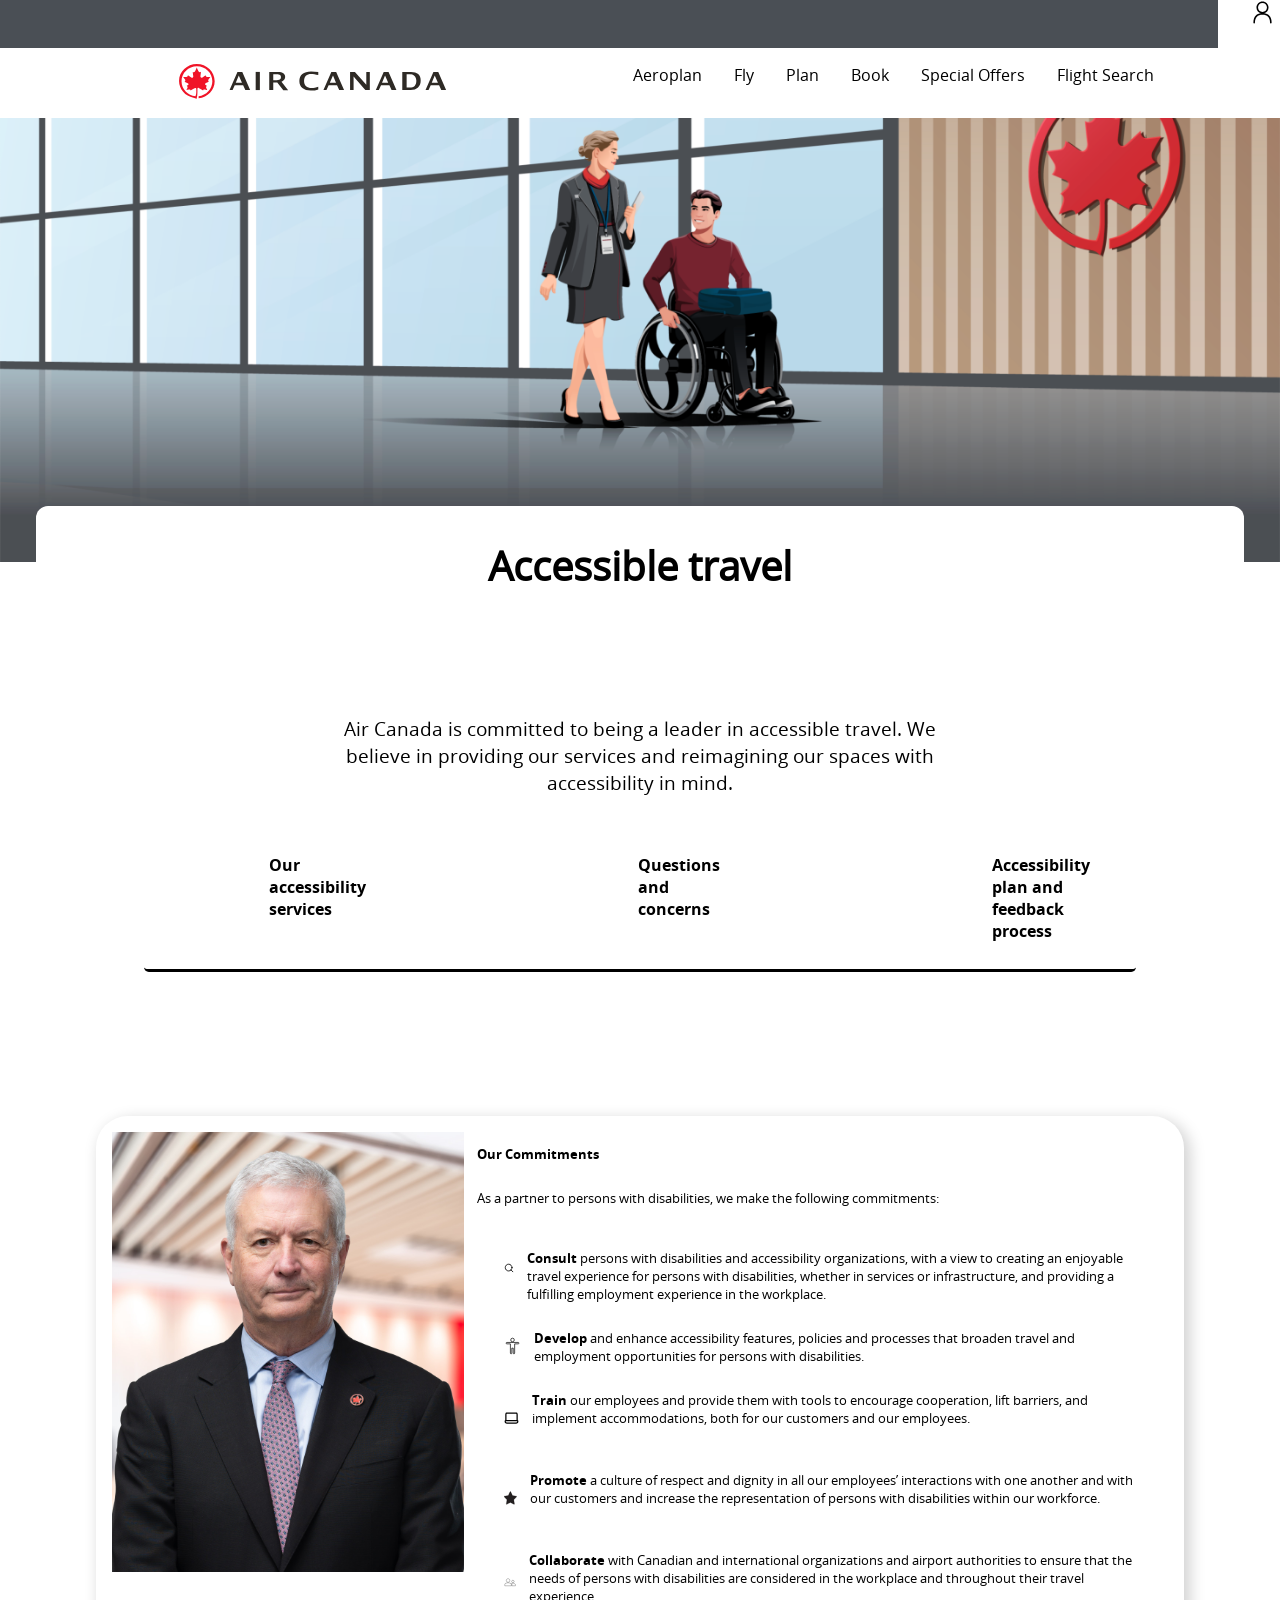
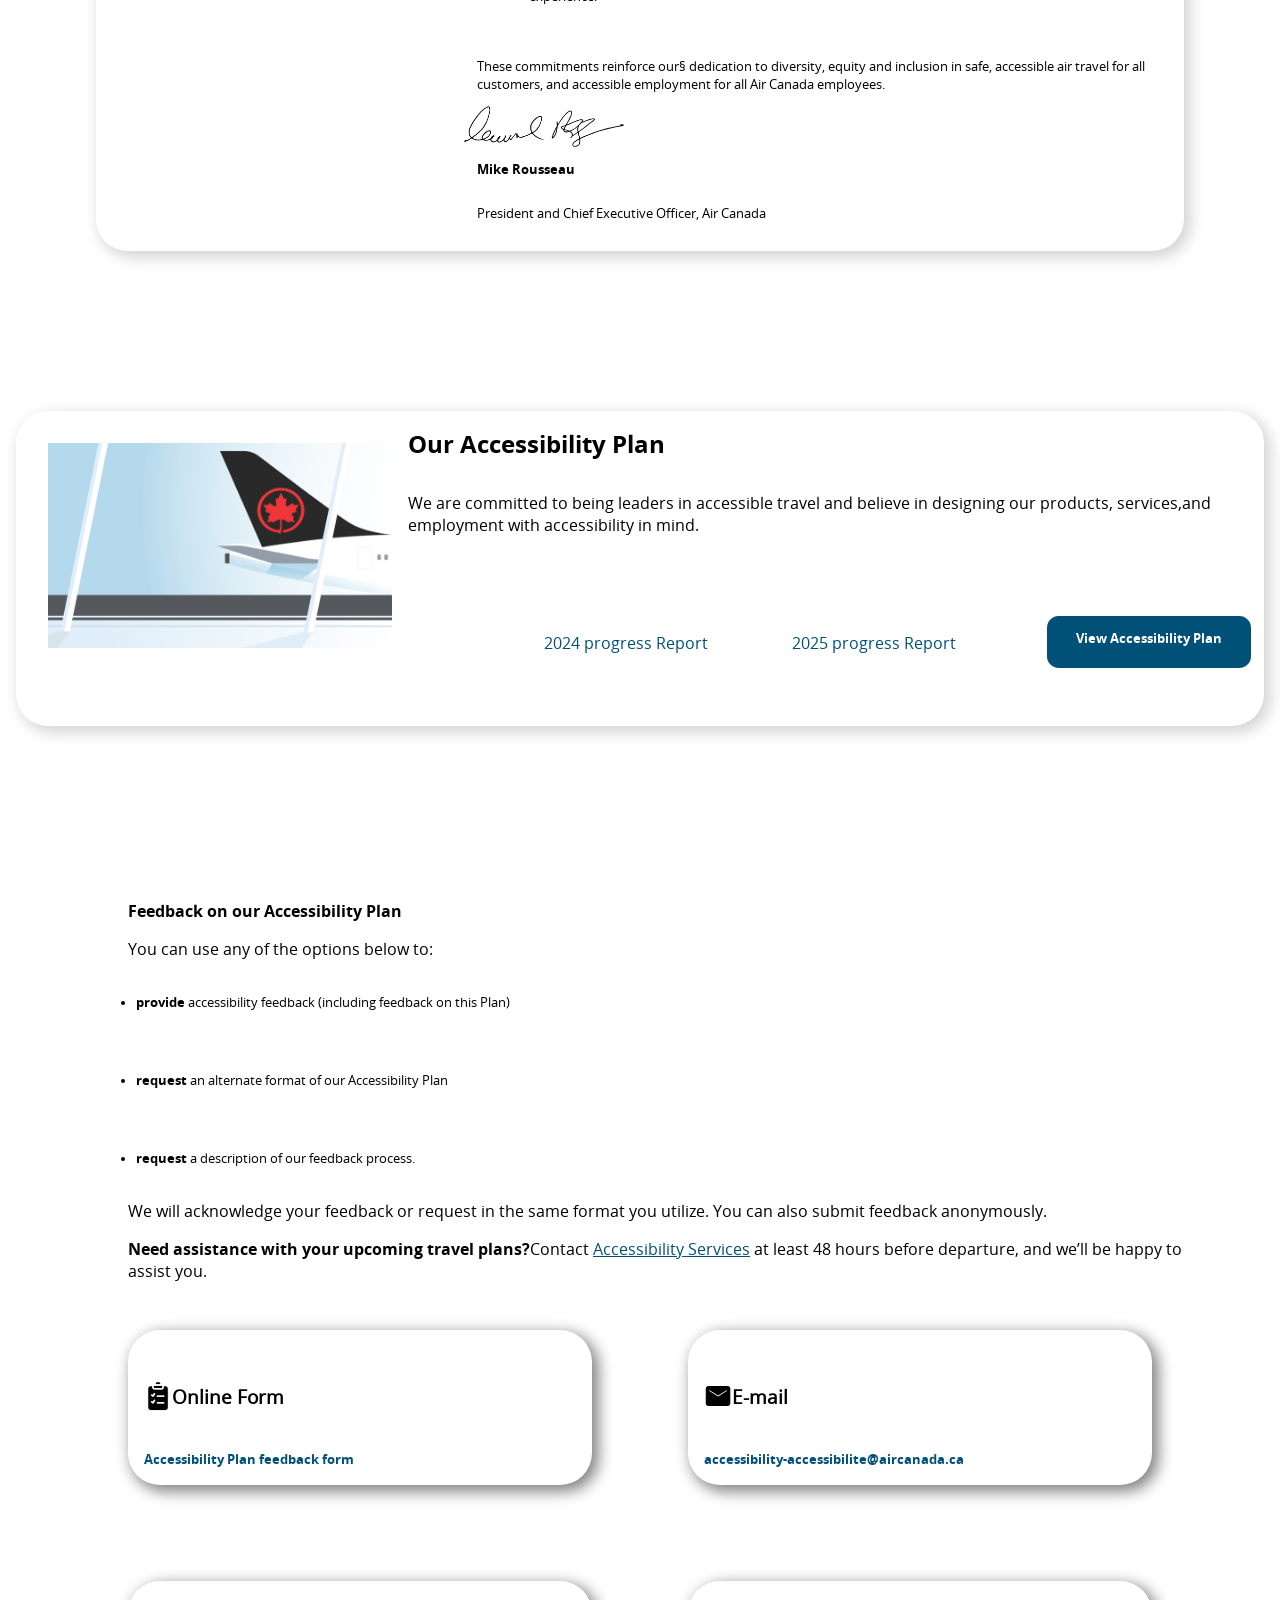
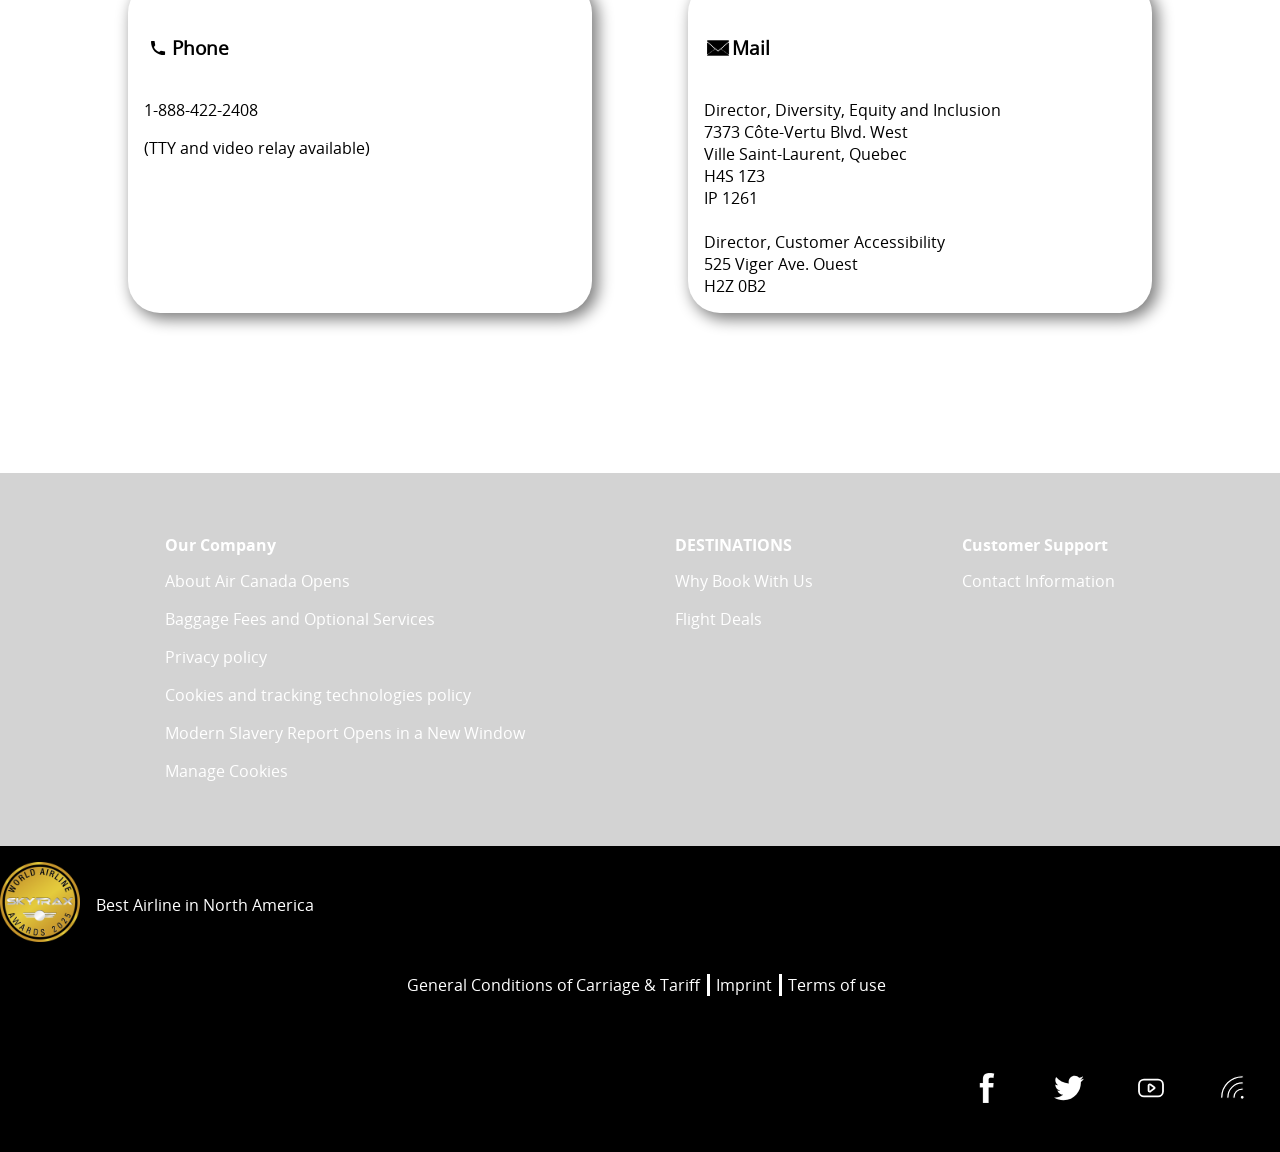
==== commit 5e33c284: "Add files via upload" ====
--- a/index.html
+++ b/index.html
@@ -52,7 +52,7 @@
 
 		<a href="Aircanada logo"><img src="./images/logo.aircanada.svg" alt="logo of Aircanada"></a>
 
-		<li><a href="tweedepagina.html"><svg width="25px" height="25px" viewBox="0 0 15 15" fill="none"
+		<li><a href="tweedepagina.html"><svg aria-label="icon to the next page" width="25px" height="25px" viewBox="0 0 15 15" fill="none"
 					xmlns="http://www.w3.org/2000/svg">
 					<g id="SVGRepo_bgCarrier" stroke-width="0"></g>
 					<g id="SVGRepo_tracerCarrier" stroke-linecap="round" stroke-linejoin="round"></g>
@@ -70,7 +70,7 @@
 
 			<picture>
 				<source srcset="images/h1foto.destkop.png" media="(width >= 54em)" />
-				<img src="images/h1fotoindex.png" alt="MDN" />
+				<img src="images/h1fotoindex.png" alt="illustration of an female air canada worker with a man in a wheelchair" />
 			</picture>
 		</section>
 
@@ -98,7 +98,7 @@
 
 			<ul>
 				<li>
-					<svg width="64px" height="64px" viewBox="0 0 24 24" fill="none" xmlns="http://www.w3.org/2000/svg">
+					<svg aria-label="search icon"  width="64px" height="64px" viewBox="0 0 24 24" fill="none" xmlns="http://www.w3.org/2000/svg">
 						<g id="SVGRepo_bgCarrier" stroke-width="0"></g>
 						<g id="SVGRepo_tracerCarrier" stroke-linecap="round" stroke-linejoin="round"></g>
 						<g id="SVGRepo_iconCarrier">
@@ -114,7 +114,7 @@
 					</p>
 				</li>
 				<li>
-					<svg width="80px" height="60px" viewBox="0 0 24 24" xmlns="http://www.w3.org/2000/svg">
+					<svg aria-label="human standing icon" width="80px" height="60px" viewBox="0 0 24 24" xmlns="http://www.w3.org/2000/svg">
 						<g id="SVGRepo_bgCarrier" stroke-width="0"></g>
 						<g id="SVGRepo_tracerCarrier" stroke-linecap="round" stroke-linejoin="round"></g>
 						<g id="SVGRepo_iconCarrier">
@@ -131,7 +131,7 @@
 					</p>
 				</li>
 				<li>
-					<svg width="80px" height="80px" viewBox="0 0 24 24" fill="none" xmlns="http://www.w3.org/2000/svg">
+					<svg aria-label="laptop icon" width="80px" height="80px" viewBox="0 0 24 24" fill="none" xmlns="http://www.w3.org/2000/svg">
 						<g id="SVGRepo_bgCarrier" stroke-width="0"></g>
 						<g id="SVGRepo_tracerCarrier" stroke-linecap="round" stroke-linejoin="round"></g>
 						<g id="SVGRepo_iconCarrier">
@@ -149,7 +149,7 @@
 					</p>
 				</li>
 				<li>
-					<svg version="1.0" id="Layer_1" xmlns="http://www.w3.org/2000/svg"
+					<svg aria-label="star icon" version="1.0" id="Layer_1" xmlns="http://www.w3.org/2000/svg"
 						xmlns:xlink="http://www.w3.org/1999/xlink" width="80px" height="80px" viewBox="0 0 64 64"
 						enable-background="new 0 0 64 64" xml:space="preserve">
 						<g id="SVGRepo_bgCarrier" stroke-width="0"></g>
@@ -170,7 +170,7 @@
 					</p>
 				</li>
 				<li>
-					<svg width="90px" height="90px" viewBox="0 0 48 48" fill="none" xmlns="http://www.w3.org/2000/svg">
+					<svg aria-label="collaboration icon" width="90px" height="90px" viewBox="0 0 48 48" fill="none" xmlns="http://www.w3.org/2000/svg">
 						<g id="SVGRepo_bgCarrier" stroke-width="0"></g>
 						<g id="SVGRepo_tracerCarrier" stroke-linecap="round" stroke-linejoin="round"></g>
 						<g id="SVGRepo_iconCarrier">
@@ -211,7 +211,7 @@
 
 		<section>
 			<h2>Our Accessibility Plan</h2>
-			<img src="./images/airplane.png" alt="airplane">
+			<img src="./images/airplane.png" alt="illustration of an Air canada airplane flying">
 			<p>We are committed to being leaders in accessible travel and believe in designing our products,
 				services,and employment with accessibility in mind.
 			</p>
@@ -253,7 +253,7 @@
 				<li>
 					<article>
 						<h3>
-							<svg height="64px" width="64px" version="1.1" id="Capa_1" xmlns="http://www.w3.org/2000/svg"
+							<svg aria-label="online form icon" height="64px" width="64px" version="1.1" id="Capa_1" xmlns="http://www.w3.org/2000/svg"
 								xmlns:xlink="http://www.w3.org/1999/xlink" viewBox="0 0 226.834 226.834"
 								xml:space="preserve">
 								<g id="SVGRepo_bgCarrier" stroke-width="0"></g>
@@ -273,7 +273,7 @@
 				<li>
 					<article>
 						<h3>
-							<svg xmlns="http://www.w3.org/2000/svg" width="64px" height="64px" viewBox="0 0 24 24">
+							<svg aria-label="e-mail icon" xmlns="http://www.w3.org/2000/svg" width="64px" height="64px" viewBox="0 0 24 24">
 								<g id="SVGRepo_bgCarrier" stroke-width="0"></g>
 								<g id="SVGRepo_tracerCarrier" stroke-linecap="round" stroke-linejoin="round"></g>
 								<g id="SVGRepo_iconCarrier">
@@ -295,7 +295,7 @@
 				<li>
 					<article>
 						<h3>
-							<svg width="64px" height="64px" viewBox="0 0 1024 1024" xmlns="http://www.w3.org/2000/svg">
+							<svg aria-label="phone icon" width="64px" height="64px" viewBox="0 0 1024 1024" xmlns="http://www.w3.org/2000/svg">
 								<g id="SVGRepo_bgCarrier" stroke-width="0"></g>
 								<g id="SVGRepo_tracerCarrier" stroke-linecap="round" stroke-linejoin="round"></g>
 								<g id="SVGRepo_iconCarrier">
@@ -317,7 +317,7 @@
 				<li>
 					<article>
 						<h3>
-							<svg width="64px" height="64px" viewBox="-4 0 32 32" version="1.1"
+							<svg aria-label="mail icon" width="64px" height="64px" viewBox="-4 0 32 32" version="1.1"
 								xmlns="http://www.w3.org/2000/svg">
 								<g id="SVGRepo_bgCarrier" stroke-width="0"></g>
 								<g id="SVGRepo_tracerCarrier" stroke-linecap="round" stroke-linejoin="round"></g>
@@ -401,7 +401,7 @@
 			<nav>
 				<ul>
 					<li>
-						<a href="facebook"><svg height="30px" width="30px" version="1.1" id="Layer_1"
+						<a href="facebook"><svg aria-label="link to facebook" height="30px" width="30px" version="1.1" id="Layer_1"
 								xmlns="http://www.w3.org/2000/svg" xmlns:xlink="http://www.w3.org/1999/xlink"
 								viewBox="-337 273 123.5 256" xml:space="preserve" stroke="#ffffff">
 								<g id="SVGRepo_bgCarrier" stroke-width="0"></g>
@@ -414,7 +414,7 @@
 							</svg></a>
 					</li>
 					<li>
-						<a href="twitter"><svg version="1.1" xmlns="http://www.w3.org/2000/svg"
+						<a href="twitter"><svg aria-label="link to twitter" version="1.1" xmlns="http://www.w3.org/2000/svg"
 								xmlns:xlink="http://www.w3.org/1999/xlink" width="30px" height="30px"
 								viewBox="0 0 512 512" xml:space="preserve" stroke="#ffffff">
 								<g id="SVGRepo_bgCarrier" stroke-width="0"></g>
@@ -429,7 +429,7 @@
 							</svg></a>
 					</li>
 					<li>
-						<a href="youtube"><svg width="30px" height="30px" viewBox="0 -0.5 25 25" fill="none"
+						<a href="youtube"><svg aria-label="link to youtube" width="30px" height="30px" viewBox="0 -0.5 25 25" fill="none"
 								xmlns="http://www.w3.org/2000/svg" stroke="#ffffff">
 								<g id="SVGRepo_bgCarrier" stroke-width="0"></g>
 								<g id="SVGRepo_tracerCarrier" stroke-linecap="round" stroke-linejoin="round"></g>
@@ -447,7 +447,7 @@
 							</svg></a>
 					</li>
 					<li>
-						<a href="internet"></a><svg width="6=30px" height="30px" viewBox="0 0 24 24"
+						<a href="internet"></a><svg aria-label="link to our website" width="6=30px" height="30px" viewBox="0 0 24 24"
 							xmlns="http://www.w3.org/2000/svg" stroke="#ffffff">
 							<g id="SVGRepo_bgCarrier" stroke-width="0"></g>
 							<g id="SVGRepo_tracerCarrier" stroke-linecap="round" stroke-linejoin="round"></g>
--- a/styles/style.css
+++ b/styles/style.css
@@ -7,6 +7,9 @@
 	--bg: white;
 	--blue: #005078;
 	--hover: lightskyblue;
+	--footertext:white;
+	--footerbg: black;
+	--footergray:lightgray;
 }
 
 @media (prefers-color-scheme: dark) {
@@ -16,6 +19,10 @@
 		--blue: darkturquoise;
 		--hover: lightskyblue;
 		--black: white;
+		--lightblack: lightgray;
+		--footertext:white;
+		--footerbg: black;
+		--footergray: #2A2A2A;
 	}
 }
 
@@ -110,13 +117,13 @@
 }
 
 footer svg{
-	fill: var(--white);
-	stroke: var(--white);
+	fill: var(--footertext);
+	stroke: var(--footertext);
 }
 
 footer li:nth-of-type(3) svg {
 	fill: none;
-	stroke: var(--white);
+	stroke: var(--footertext);
 	
 }
 footer p{
@@ -310,7 +317,7 @@
 }
 
 main section:nth-of-type(2) a:hover{
-	border-bottom-style: solid var(--blue);
+	border-bottom: solid var(--blue);
 	border-width: medium;
 }
 
@@ -319,7 +326,7 @@
 }
 
 footer {
-	background-color: var(--black);
+	background-color: var(--footerbg);
 	width: 100%;
 	margin-top: 2em;
 }
@@ -327,7 +334,7 @@
 footer h2,
 footer a,
 footer p {
-	color: var(--white);
+	color: var(--footertext);
 }
 
 div {
@@ -409,7 +416,7 @@
 	div {
 		display: flex;
 		flex-direction: row;
-		background-color: var(--lightblack);
+		background-color: var(--footergray);
 		padding: 3em;
 		justify-content: space-evenly;
 	}
--- a/styles/indexpagina.css
+++ b/styles/indexpagina.css
@@ -204,7 +204,7 @@
 	border-radius: 2rem;
 	border: 0.020rem var(--lightblack);
 	margin: 1rem;
-	box-shadow: 0.3em 0.3em 0.9em 0.1emvar(--lightgrey);
+	box-shadow: 0.3em 0.3em 0.9em 0.1em var(--lightgrey);
 	display: grid;
 	flex-direction: column;
 	overflow: hidden;
@@ -239,7 +239,7 @@
 
 main section:nth-of-type(4) button a {
 	font-family: opensans-bold;
-	color: white;
+	color: var(--white);
 }
 
 section:nth-of-type(4) button {
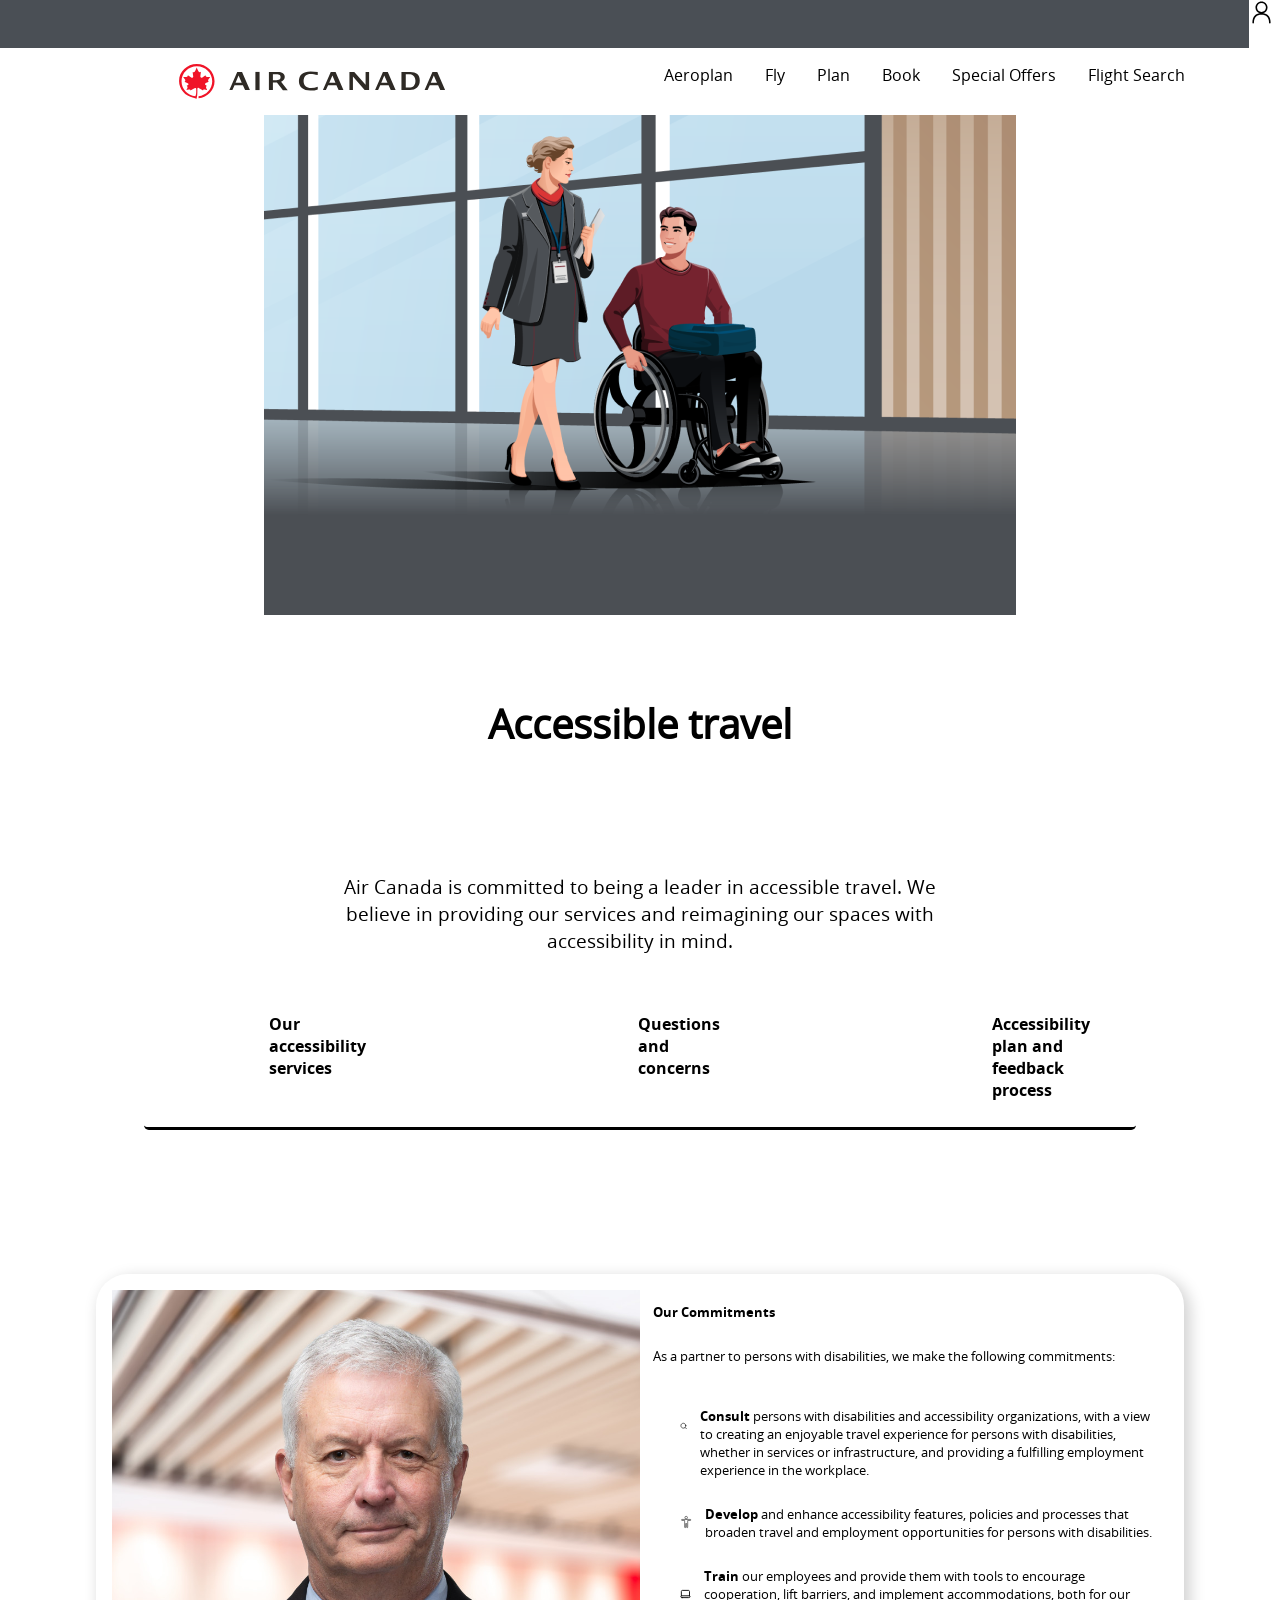
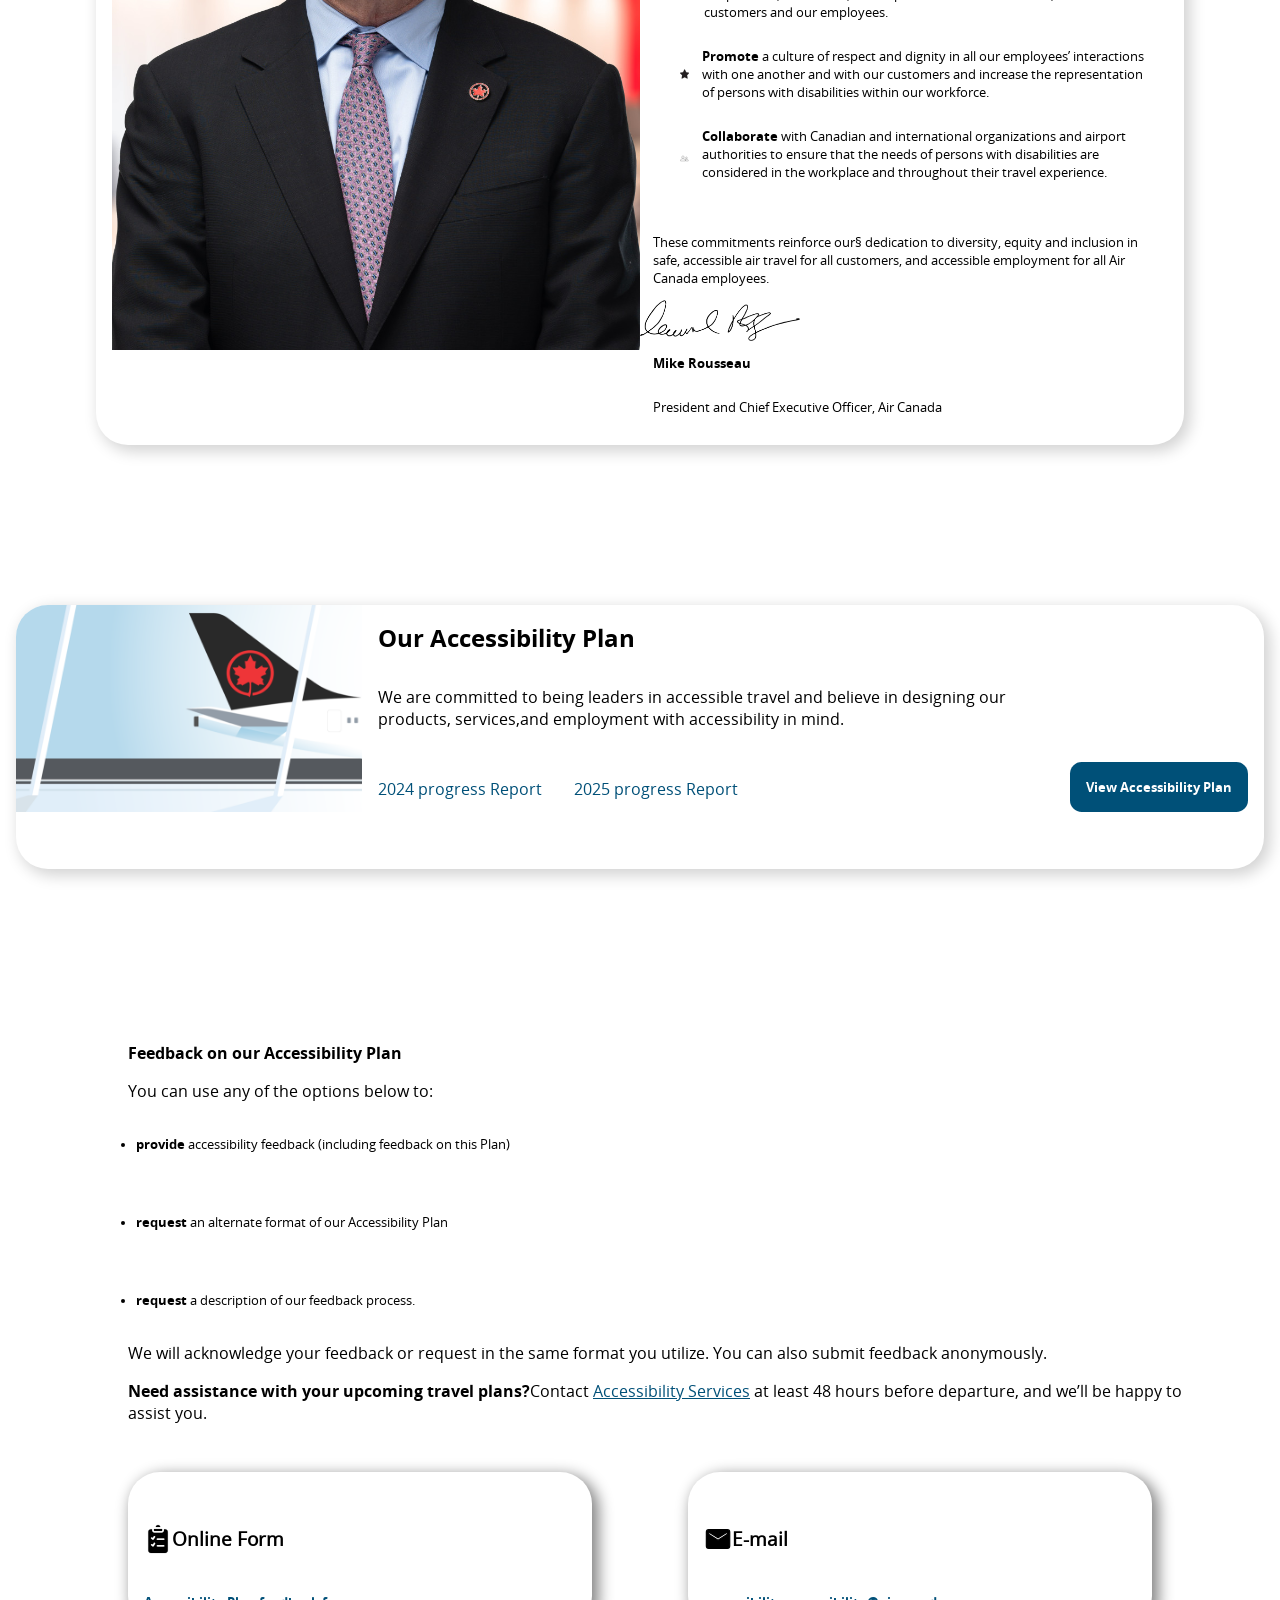
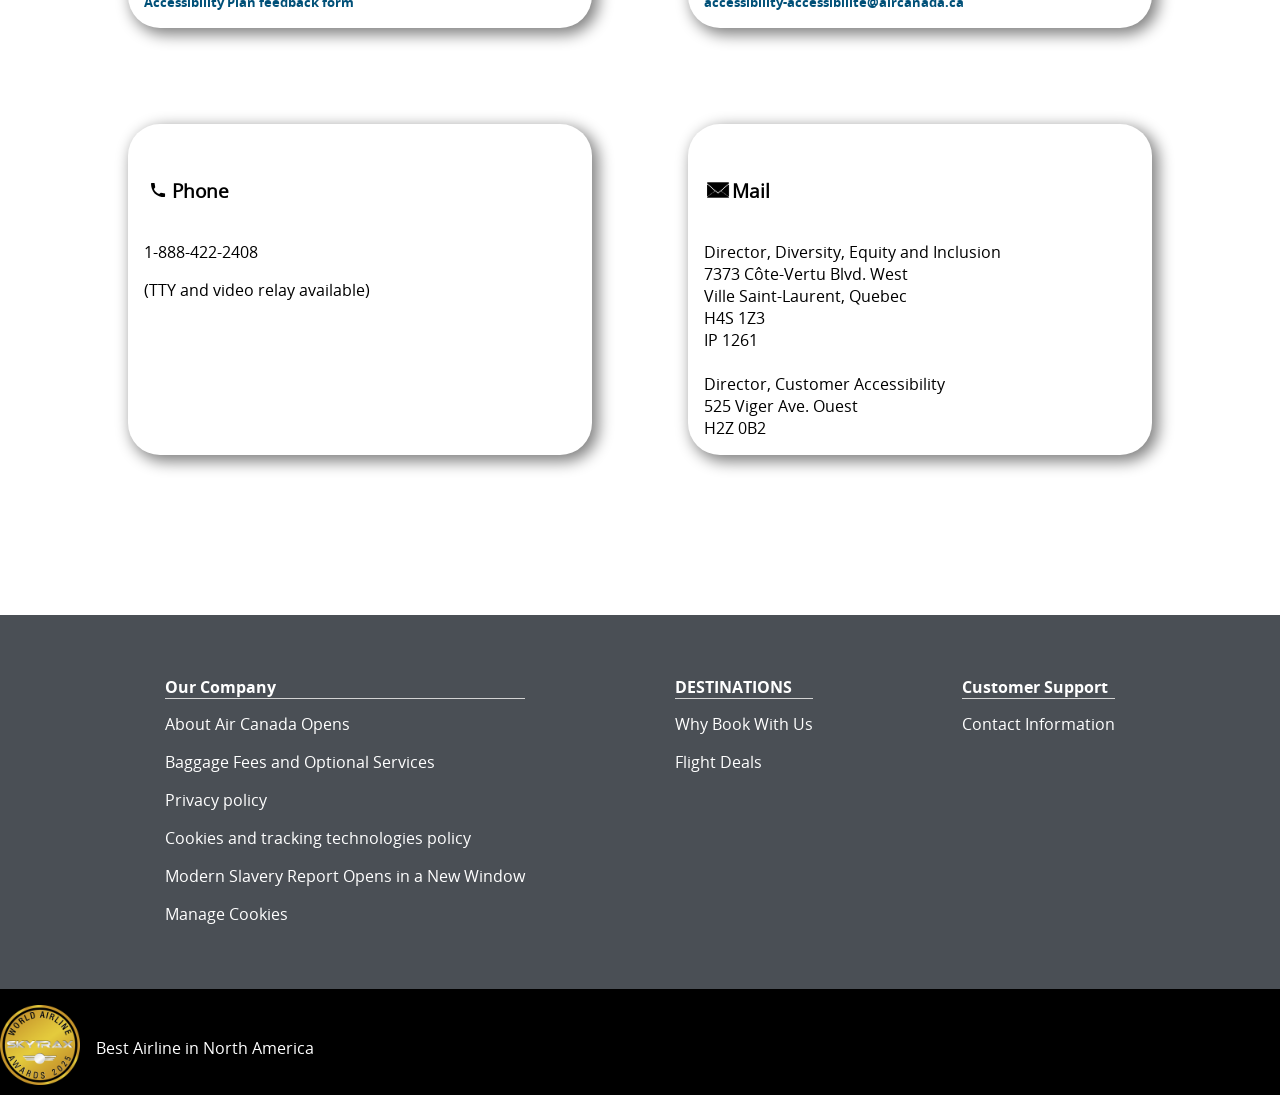
==== commit 8fc013b2: "Add files via upload" ====
--- a/index.html
+++ b/index.html
@@ -219,9 +219,8 @@
 				<li> <a href="2024 progress Reportt">2024 progress Report </a></li>
 				<li><a href="2025 progress Report">2025 progress Report</a></li>
 			</ul>
-			<button>
-				<li><a href="View Accessibility Plan">View Accessibility Plan</a></li>
-			</button>
+
+			<a href="View Accessibility Plan">View Accessibility Plan</a>
 		</section>
 
 		<section>
--- a/styles/style.css
+++ b/styles/style.css
@@ -9,7 +9,7 @@
 	--hover: lightskyblue;
 	--footertext:white;
 	--footerbg: black;
-	--footergray:lightgray;
+	--footergray:#4A4F55;
 }
 
 @media (prefers-color-scheme: dark) {
@@ -36,6 +36,10 @@
 	width: 1px;
 }
 
+*, *::before, *::after {
+	box-sizing:border-box;
+}
+
 body {
 	margin: 0;
 	padding: 0;
@@ -62,10 +66,6 @@
 	gap: 3em;
 }
 
-body {
-	margin: 0;
-	padding: 0;
-}
 h1{
 	font-family: opensans-regular;
 }
@@ -218,7 +218,7 @@
 	header {
 		display: grid;
 		grid-template-columns: 10fr 10fr 0.5fr;
-		gap: 2em;
+		/* gap: 2em; */
 	}
 
 	header nav ul {
@@ -381,22 +381,21 @@
 	flex-direction: row;
 	justify-content: center;
 	font-size: small;
+	/* padding-left: 0.5em; */
+}
+/* footer > section:nth-of-type(2) ul li{
 	padding-left: 0.5em;
-}
-footer > section:nth-of-type(2) ul li{
-	padding-left: 0.5em;
-}
+} */
 
 footer > section:nth-of-type(2) li:nth-of-type(1),
 footer > section:nth-of-type(2) li:nth-of-type(2){
-	padding-right: 0.5em;
+	/* padding-right: 0.5em; */
 	border-right: solid var(--white);
 }
 
-footer > section:nth-of-type(2){
+/* footer > section:nth-of-type(2){
 	margin: 2em;
-}
-
+} */
 
 footer > ul:nth-of-type(2) {
 	display: flex;
@@ -449,5 +448,4 @@
 		display: flex;
 		justify-content: flex-end;
 	}
-
-}
+}
--- a/styles/indexpagina.css
+++ b/styles/indexpagina.css
@@ -1,6 +1,31 @@
-
+/* :root {
+	--white: white;
+	--lightgrey: lightgray;
+	--darkgrey: #4A4F55;
+	--lightblack: #2A2A2A;
+	--black: black;
+	--bg: white;
+	--blue: #005078;
+	--hover: lightskyblue;
+	--footertext:white;
+	--footerbg: black;
+	--footergray:#4A4F55;
+}
+
+@media (prefers-color-scheme: dark) {
+	:root {
+		--white: black;
+		--text: white;
+		--blue: darkturquoise;
+		--hover: lightskyblue;
+		--black: white;
+		--lightblack: lightgray;
+		--footertext:white;
+		--footerbg: black;
+		--footergray: #2A2A2A;
+	}
+} */
 /* section 1 and 2 */
-
 main section:nth-of-type(2)>li:nth-of-type(1) {
 	font-family: opensans-bold;
 }
@@ -25,7 +50,6 @@
 	flex-direction: column-reverse;
 	align-items: center;
 }
-
 
 main > section:nth-of-type(1) img {
 	max-width: 100%;
@@ -169,11 +193,11 @@
 @media (min-width:54em) {
 	main section:nth-of-type(3) {
 		display: grid;
-		grid-template-columns: 1fr 2fr;
+		grid-template-columns: 1fr 1fr;
 		gap: 0;
 		margin: 6em;
 		padding: 1rem;
-	}
+		}
 
 	main section:nth-of-type(3) svg {
 		width: 1.5em;
@@ -207,7 +231,7 @@
 	box-shadow: 0.3em 0.3em 0.9em 0.1em var(--lightgrey);
 	display: grid;
 	flex-direction: column;
-	overflow: hidden;
+	/* overflow: hidden; */
 }
 
 main section:nth-of-type(4) h2,
@@ -218,7 +242,7 @@
 
 main section:nth-of-type(4) a {
 	display: inline-block;
-	margin: 0 1rem 0.5rem 1rem;
+	/* margin: 0 1rem 0.5rem 1rem; */
 	color: var(--blue);
 }
 
@@ -230,48 +254,47 @@
 	height: auto;
 }
 
-main section:nth-of-type(4)>ul {
-	display: grid;
+main section:nth-of-type(4) > ul {
 	font-size: medium;
-	gap: 10%;
-	margin-left: -2em;
-}
-
-main section:nth-of-type(4) button a {
+	padding: 0em;
+}
+
+
+main section:nth-of-type(4) >  a {
 	font-family: opensans-bold;
 	color: var(--white);
 }
 
-section:nth-of-type(4) button {
-	margin: auto;
+section:nth-of-type(4) > a {
+	/* margin: auto; */
 	border: none;
 	font: inherit;
-	padding-top: 1rem;
-	padding-bottom: 1rem;
+	/* padding-top: 1rem;
+	padding-bottom: 1rem; */
+	padding: 1rem;
 	border-radius: 0.9em;
 	background-color: var(--blue);
 	cursor: pointer;
-	margin-left: -0.2em;
+	/* margin-left: -0.2em; */
 	font-size: small;
 	display: inline-block;
-	width: auto;
-	margin-right: 8em;
-	margin-left: 1em;
-	margin-bottom: 1em;
-}
-
-section:nth-of-type(4) button:hover {
+	/* width: auto; */
+	/* margin-left: 1em; */
+	/* margin-bottom: 1em; */
+}
+
+section:nth-of-type(4) > a:hover {
 	box-shadow: 0.05 var(--white);
 	translate: 0 .5em;
 }
 
-section:nth-of-type(4) button:focus-visible {
+section:nth-of-type(4) > a:focus-visible {
 	box-shadow: 1 var(--black);
 	translate: 0 -.5em;
 	outline: none;
 }
 
-section:nth-of-type(4) button:active {
+section:nth-of-type(4) > a:active {
 	background-color: var(--lightgrey);
 	box-shadow: none;
 	translate: 0 0;
@@ -288,52 +311,53 @@
 		display: grid;
 		grid-template-columns: 1fr 2fr;
 		align-items: start;
-		gap: 0;
 		overflow: hidden;
-		margin-left: 6em;
-		margin-right: 6em;
-		padding: 0em;
+		/* margin: 0em; */
+		/* margin-left: 6em; */
+		/* margin-right: 6em; */
+		/* padding: 0em; */
 	}
 
 	section:nth-of-type(4) img {
 		display: block;
-		width: 2em;
-		grid-row: 1 / span 4;
+		width: 100%;
+		grid-row: 1 / span 3;
 		grid-column-start: 1;
 		order: 0;
-		object-fit: none;
-		padding: 2em;
+		object-fit: contain;
+		/* padding: 2em; */
 	}
 
 	main section:nth-of-type(4) h2,
 	main section:nth-of-type(4) p {
 		display: block;
 		grid-column-start: 2;
-		grid-column-end: 4;
+		grid-column-end: 3;
 	}
 
 	main section:nth-of-type(4) p {
 		font-size: medium;
-		margin-left: 3em;
-	}
-
-	main section:nth-of-type(4) h2 {
+		/* margin-left: 3em; */
+	}
+
+	/* main section:nth-of-type(4) h2 {
 		margin-left: 2em;
-	}
+	} */
 
 	main section:nth-of-type(4) ul {
 		grid-column: 2;
-		grid-row: 4 / span 4;
+		grid-row: 3 / span 3;
 		display: flex;
 		flex-direction: row;
-		margin-left: 8em;
-	}
-
-	main section:nth-of-type(4) button {
-		padding: 1em;
-		margin: 0em;
-		margin-right: 1em;
-		grid-row: 4 / span 4;
+		/* margin-left: 8em; */
+	}
+
+	main section:nth-of-type(4) > a {
+		/* padding: 1em; */
+		/* margin: 0em; */
+		/* margin-right: 1em; */
+		grid-row: 3 / span 3;
+		grid-row-start: 3;
 	}
 
 	section:nth-of-type(4) svg {
